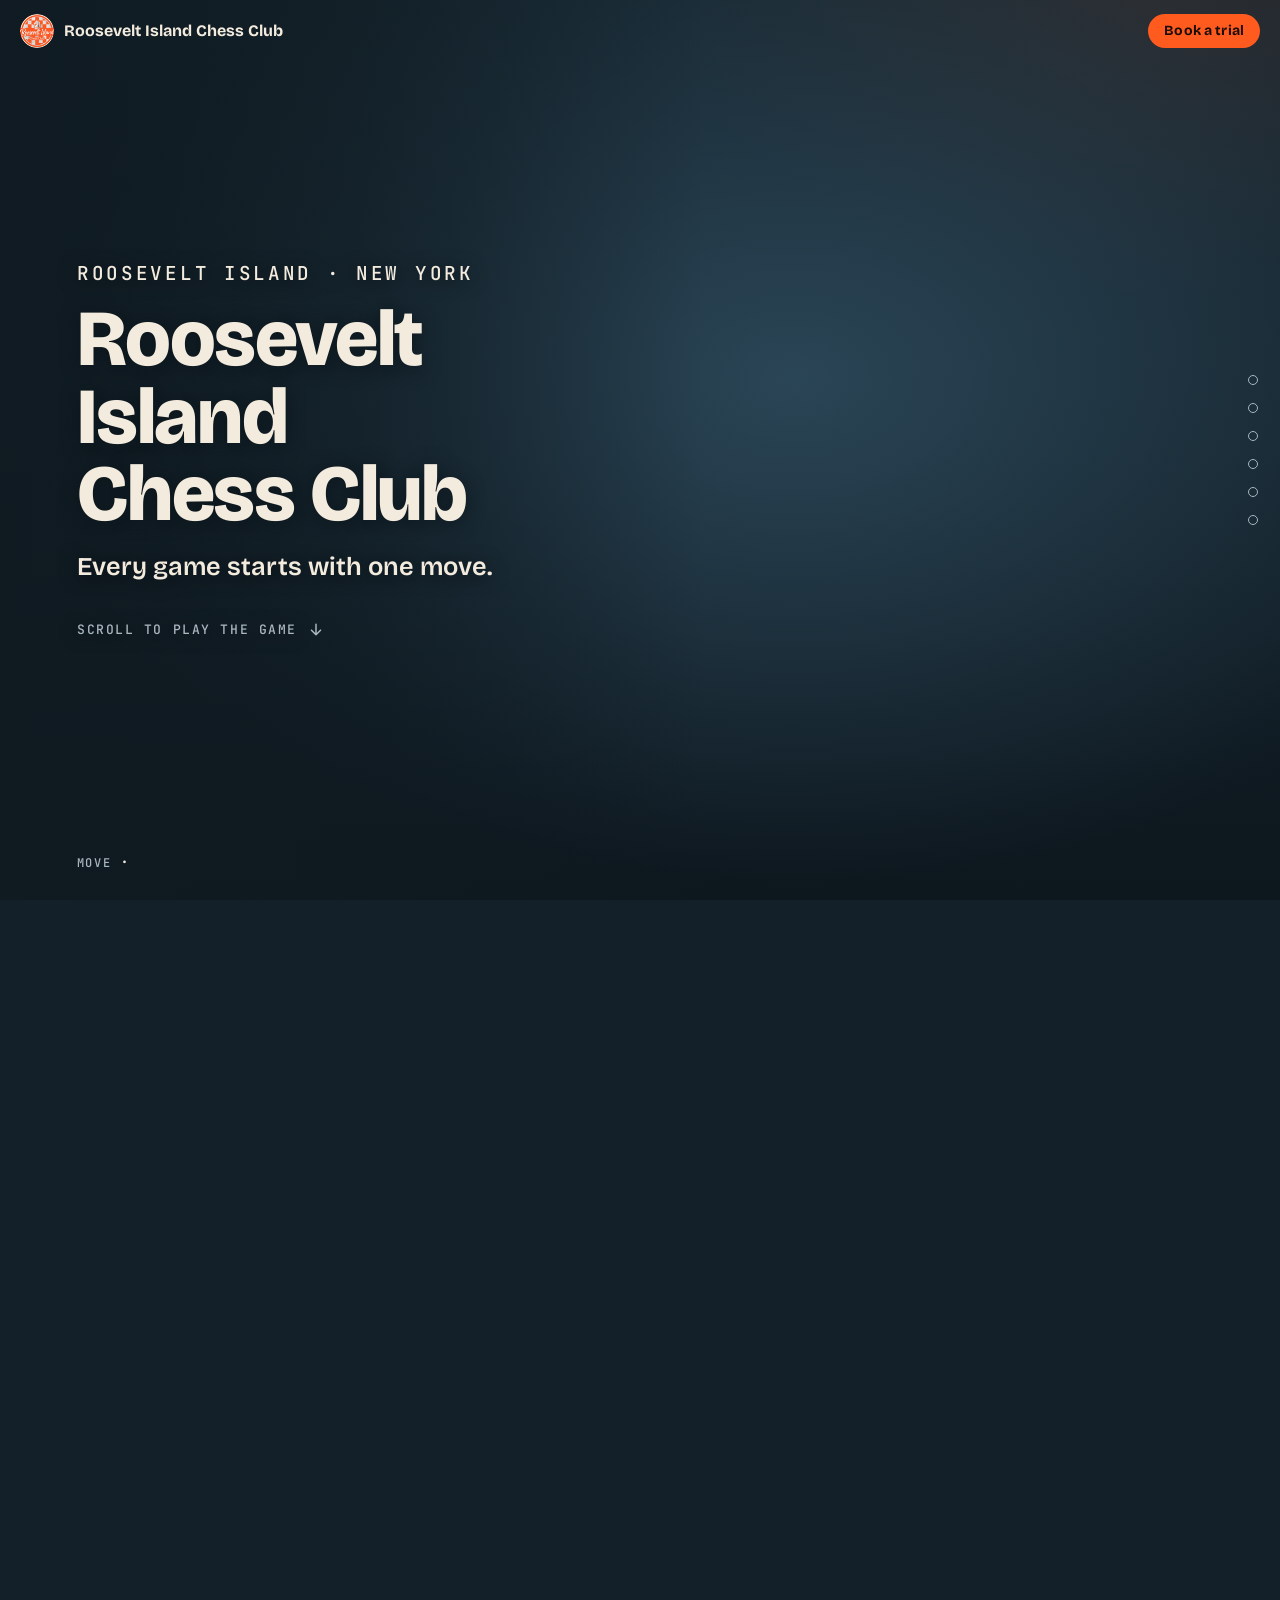
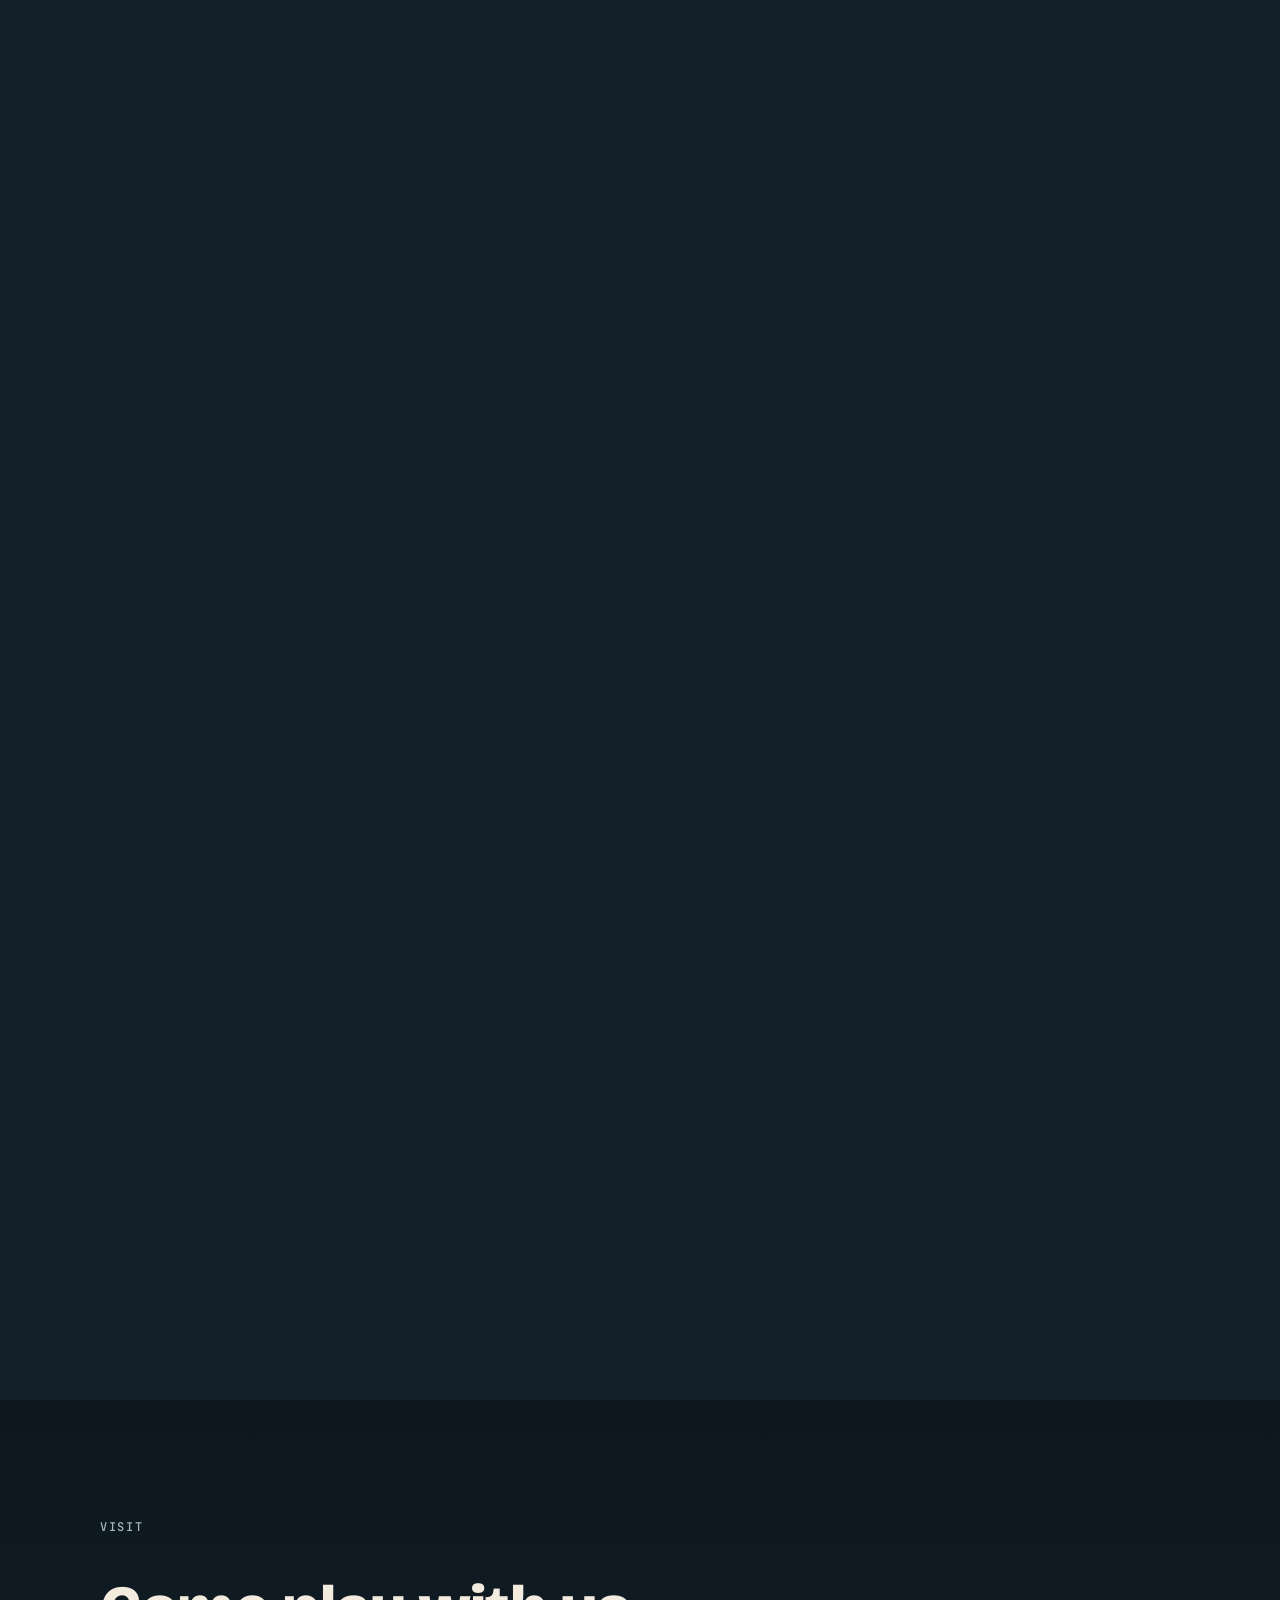
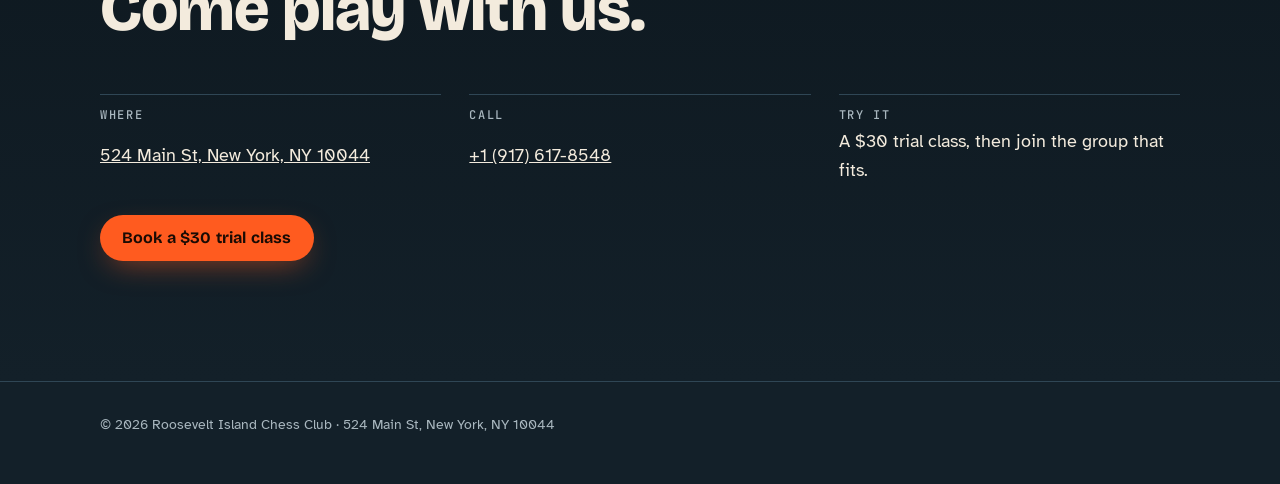
==== site/index.html @ 997f1229 "Rebuild 3D logo from the original artwork; add the scroll story Logo: tools/trace_logo.py traces the" ====
<!doctype html>
<html lang="en" class="no-js">
<head>
<meta charset="utf-8">
<meta name="viewport" content="width=device-width, initial-scale=1, viewport-fit=cover">
<title>Roosevelt Island Chess Club · Chess classes for kids on Roosevelt Island, NYC</title>
<meta name="description" content="Chess classes for kids on Roosevelt Island, New York. Group classes every day of the week with experienced coaches. Book a $30 trial class.">
<meta name="theme-color" content="#132029">
<link rel="icon" href="assets/img/club-logo-64.png" type="image/png">
<link rel="apple-touch-icon" href="assets/img/club-logo-192.png">
<meta property="og:type" content="website">
<meta property="og:title" content="Roosevelt Island Chess Club">
<meta property="og:description" content="Every game starts with one move. Chess classes for kids on Roosevelt Island, New York.">
<!-- DEPLOY STEP: add og:url and og:image with the live absolute URL -->
<link rel="preconnect" href="https://fonts.googleapis.com">
<link rel="preconnect" href="https://fonts.gstatic.com" crossorigin>
<link rel="stylesheet" href="https://fonts.googleapis.com/css2?family=Atkinson+Hyperlegible:ital,wght@0,400;0,700;1,400&family=Bricolage+Grotesque:opsz,wght@12..96,600;12..96,800&family=JetBrains+Mono:wght@500&display=swap">
<link rel="stylesheet" href="assets/css/story.css">
<script>document.documentElement.classList.replace('no-js', 'js');</script>
<script type="importmap">
{ "imports": {
  "three": "./assets/vendor/three/three.module.min.js",
  "three/addons/": "./assets/vendor/three/addons/"
} }
</script>
</head>
<body>
<a class="skip" href="#visit">Skip the story</a>

<header class="topbar">
  <a class="brand" href="#top" aria-label="Roosevelt Island Chess Club, back to top">
    <img src="assets/img/club-logo-64.png" alt="" width="34" height="34">
    <span>Roosevelt Island Chess Club</span>
  </a>
  <a class="btn btn-small" href="https://docs.google.com/forms/d/1G6zBhqejS-meRX5k7vCEf42p3zNO0KbCbgAGP_9kiOs/preview" target="_blank" rel="noopener">Book a trial</a>
</header>

<main id="main" tabindex="-1">
  <section id="story" class="story" aria-label="The Opera Game, told in 17 moves">
    <div class="stage" id="top">
      <canvas id="scene" aria-hidden="true"></canvas>
      <div class="scrim" aria-hidden="true"></div>

      <div class="captions">
        <article class="cap cap-arrival" data-from="0" data-to="0.085">
          <p class="kicker">Roosevelt Island · New York</p>
          <h1>Roosevelt Island Chess Club</h1>
          <p class="lede">Every game starts with one move.</p>
          <p class="cue"><span>Scroll to play the game</span><svg viewBox="0 0 24 24" aria-hidden="true"><path d="M12 5v14m-6-6 6 6 6-6" fill="none" stroke="currentColor" stroke-width="2" stroke-linecap="round" stroke-linejoin="round"/></svg></p>
        </article>

        <article class="cap" data-from="0.105" data-to="0.258">
          <p class="notation">1. e4 … 3. d4 Bg4</p>
          <h2>Everyone starts here.</h2>
          <p>Never played before? Good. We teach it from the very first move.</p>
        </article>

        <article class="cap" data-from="0.268" data-to="0.458">
          <p class="notation">4. dxe5 … 8. Nc3</p>
          <h2>Bring every piece into the game.</h2>
          <p>Classes grouped by age and level, every day of the week.</p>
        </article>

        <article class="cap" data-from="0.468" data-to="0.638">
          <p class="notation">9. Bg5 … 12. O-O-O</p>
          <h2>Learn from players who've been there.</h2>
          <p>A Grandmaster, a FIDE Master, a National Master and a FIDE Arbiter.</p>
        </article>

        <article class="cap" data-from="0.648" data-to="0.838">
          <p class="notation">13. Rxd7 … 16. Qb8+</p>
          <h2>Brave moves win games.</h2>
          <p>Blitz nights, tournaments, workshops, and a chess robot to beat.</p>
        </article>

        <article class="cap cap-mate" data-from="0.862" data-to="2">
          <p class="notation">17. Rd8#</p>
          <h2>Your first move starts here.</h2>
          <p>Book a $30 trial class. A coach meets your child and finds the right group.</p>
          <a class="btn" href="https://docs.google.com/forms/d/1G6zBhqejS-meRX5k7vCEf42p3zNO0KbCbgAGP_9kiOs/preview" target="_blank" rel="noopener">Book a $30 trial class</a>
          <p class="credit">The game: Paul Morphy vs. Duke Karl of Brunswick and Count Isouard, Paris Opera, 1858.</p>
        </article>
      </div>

      <p class="hud" aria-hidden="true"><span class="hud-label">Move</span> <span class="hud-move">·</span></p>

      <nav class="rail" aria-label="Story chapters">
        <button type="button" data-go="0">Arrival</button>
        <button type="button" data-go="0.112">The opening</button>
        <button type="button" data-go="0.275">Development</button>
        <button type="button" data-go="0.475">The middlegame</button>
        <button type="button" data-go="0.655">The sacrifice</button>
        <button type="button" data-go="0.99">Checkmate</button>
      </nav>
    </div>
  </section>

  <section id="visit" class="visit" tabindex="-1">
    <div class="wrap">
      <p class="kicker">Visit</p>
      <h2>Come play with us.</h2>
      <dl class="facts">
        <div><dt>Where</dt><dd><a href="https://www.google.com/maps/search/524+Main+St,+New+York,+NY+10044" target="_blank" rel="noopener">524 Main St, New York, NY 10044</a></dd></div>
        <div><dt>Call</dt><dd><a href="tel:+19176178548">+1 (917) 617-8548</a></dd></div>
        <div><dt>Try it</dt><dd>A $30 trial class, then join the group that fits.</dd></div>
      </dl>
      <a class="btn" href="https://docs.google.com/forms/d/1G6zBhqejS-meRX5k7vCEf42p3zNO0KbCbgAGP_9kiOs/preview" target="_blank" rel="noopener">Book a $30 trial class</a>
    </div>
  </section>
</main>

<footer class="foot">
  <div class="wrap">
    <p>© 2026 Roosevelt Island Chess Club · 524 Main St, New York, NY 10044</p>
  </div>
</footer>

<script type="module" src="assets/js/story.js"></script>
</body>
</html>
---- site/assets/css/story.css ----
/* Roosevelt Island Chess Club: dusk on the East River, lit by club orange. */
:root {
  --canvas: #132029;
  --canvas-deep: #0d171e;
  --panel: #1b2c37;
  --line: #2f4655;
  --ivory: #f3ebdd;
  --muted: #a9b7bf;
  --orange: #ff5b1f;
  --orange-hover: #ff7440;
  --maple: #d9b98a;
  --display: "Bricolage Grotesque", "Segoe UI", system-ui, sans-serif;
  --body: "Atkinson Hyperlegible", "Segoe UI", system-ui, sans-serif;
  --mono: "JetBrains Mono", ui-monospace, Consolas, monospace;
  --gutter: max(20px, env(safe-area-inset-left, 0px));
  color-scheme: dark;
}

* { box-sizing: border-box; }
html { scroll-behavior: auto; }
body {
  margin: 0;
  background: var(--canvas);
  color: var(--ivory);
  font: 17px/1.6 var(--body);
  -webkit-font-smoothing: antialiased;
}
h1, h2 { font-family: var(--display); margin: 0; text-wrap: balance; letter-spacing: -0.015em; }
p { margin: 0; }
a { color: inherit; }
:focus-visible { outline: 2px solid var(--orange); outline-offset: 3px; border-radius: 4px; }

.skip {
  position: fixed; left: 12px; top: -60px; z-index: 50;
  background: var(--ivory); color: var(--canvas); padding: 10px 14px; border-radius: 6px; font-weight: 700;
  transition: top 0.2s;
}
.skip:focus { top: calc(env(safe-area-inset-top, 0px) + 12px); }

.btn {
  display: inline-flex; align-items: center; justify-content: center; gap: 8px;
  background: var(--orange); color: #1a0b04; text-decoration: none;
  font: 700 16px/1 var(--display); letter-spacing: 0.01em;
  padding: 15px 22px; border-radius: 999px;
  box-shadow: 0 10px 30px -10px #ff5b1f99;
  transition: background 0.2s, transform 0.2s;
}
.btn:hover { background: var(--orange-hover); transform: translateY(-1px); }
.btn-small { padding: 10px 16px; font-size: 14px; box-shadow: none; }
@media (pointer: coarse) { .btn, .btn-small { min-height: 44px; } }

/* ------------------------------------------------------------ top bar */
.topbar {
  position: fixed; top: 0; left: 0; right: 0; z-index: 20;
  display: flex; align-items: center; justify-content: space-between; gap: 16px;
  padding: calc(env(safe-area-inset-top, 0px) + 14px) max(20px, env(safe-area-inset-right, 0px)) 14px max(20px, env(safe-area-inset-left, 0px));
  pointer-events: none;
}
.topbar > * { pointer-events: auto; }
.brand { display: inline-flex; align-items: center; gap: 10px; text-decoration: none; font: 700 16px/1.1 var(--display); }
.brand img { border-radius: 50%; display: block; }
@media (max-width: 520px) { .brand span { display: none; } }

/* ------------------------------------------------------------ the story */
.story { position: relative; }
.js .story { height: 1400vh; }
.stage { position: relative; }
.js .stage { position: sticky; top: 0; height: 100vh; height: 100svh; overflow: hidden; }

.stage {
  background:
    radial-gradient(1100px 720px at 62% 42%, #2a4556 0%, transparent 70%),
    radial-gradient(800px 500px at 90% 0%, #ff5b1f17, transparent 60%),
    linear-gradient(180deg, #16262f 0%, var(--canvas-deep) 100%);
}
#scene { position: absolute; inset: 0; width: 100%; height: 100%; display: block; opacity: 0; transition: opacity 1.2s ease; }
.ready #scene { opacity: 1; }
.no-webgl #scene { display: none; }

/* Legibility scrim behind the captions: left side on wide screens, bottom on phones. */
.scrim { position: absolute; inset: 0; pointer-events: none; background: linear-gradient(90deg, #0f1a21e6 0%, #0f1a2199 28%, transparent 55%); }
@media (max-width: 899px) { .scrim { background: linear-gradient(0deg, #0f1a21f2 0%, #0f1a21b3 30%, transparent 58%); } }

.captions { position: relative; z-index: 2; padding: 120px var(--gutter) 80px; display: grid; gap: 40vh; }
.js .captions { position: absolute; left: clamp(20px, 6vw, 96px); top: 50%; transform: translateY(-50%); width: min(560px, 42vw); padding: 0; display: block; }
.js .cap { position: absolute; left: 0; right: 0; top: 50%; translate: 0 -50%; opacity: 0; will-change: opacity, transform; }
.js .cap-arrival { opacity: 1; }
@media (max-width: 899px) {
  .js .captions { left: var(--gutter); right: max(20px, env(safe-area-inset-right, 0px)); width: auto; top: auto; bottom: calc(env(safe-area-inset-bottom, 0px) + 84px); transform: none; }
  .js .cap { top: auto; bottom: 0; translate: none; }
}

.cap { display: grid; gap: 14px; text-shadow: 0 2px 18px #0b141acc; }
.cap h1 { font-size: clamp(42px, 6.2vw, 92px); font-weight: 800; line-height: 0.98; }
.cap h2 { font-size: clamp(32px, 4.4vw, 62px); font-weight: 800; line-height: 1.02; }
.cap p { font-size: clamp(17px, 1.5vw, 21px); color: var(--ivory); max-width: 36ch; }
.cap .lede { font-size: clamp(20px, 2vw, 28px); font-family: var(--display); font-weight: 600; }
.kicker, .notation, .hud, .credit { font: 500 12px/1.3 var(--mono); letter-spacing: 0.14em; text-transform: uppercase; color: var(--muted); }
.notation { color: var(--maple); letter-spacing: 0.06em; text-transform: none; font-size: 14px; }
.cap .btn { justify-self: start; margin-top: 6px; }
.cap .credit { text-transform: none; letter-spacing: 0.02em; max-width: 44ch; font-size: 12px; }
.cue { display: inline-flex; align-items: center; gap: 10px; margin-top: 18px; font: 500 13px/1 var(--mono) !important; letter-spacing: 0.12em; text-transform: uppercase; color: var(--muted) !important; }
.cue svg { width: 18px; height: 18px; animation: nudge 2.2s ease-in-out infinite; }
@keyframes nudge { 50% { transform: translateY(5px); } }

.hud { position: absolute; z-index: 3; left: clamp(20px, 6vw, 96px); bottom: calc(env(safe-area-inset-bottom, 0px) + 28px); display: none; gap: 8px; align-items: baseline; }
.js .hud { display: flex; }
.hud-move { color: var(--ivory); font-size: 15px; letter-spacing: 0.04em; text-transform: none; font-variant-numeric: tabular-nums; }
@media (max-width: 899px) { .hud { left: var(--gutter); bottom: auto; top: calc(env(safe-area-inset-top, 0px) + 74px); } }

.rail { position: absolute; z-index: 3; right: max(22px, env(safe-area-inset-right, 0px)); top: 50%; transform: translateY(-50%); display: none; flex-direction: column; gap: 6px; }
.js .rail { display: flex; }
.rail button {
  appearance: none; border: 0; background: none; cursor: pointer; color: var(--muted);
  display: flex; align-items: center; justify-content: flex-end; gap: 10px; padding: 6px 0;
  font: 500 11px/1 var(--mono); letter-spacing: 0.1em; text-transform: uppercase;
}
.rail button::after { content: ""; width: 8px; height: 8px; border-radius: 50%; border: 1.5px solid var(--muted); transition: background 0.3s, border-color 0.3s, transform 0.3s; }
.rail button[aria-current="step"] { color: var(--ivory); }
.rail button[aria-current="step"]::after { background: var(--orange); border-color: var(--orange); transform: scale(1.25); }
.rail button:not([aria-current="step"]):not(:hover):not(:focus-visible) { font-size: 0; gap: 0; }
@media (max-width: 899px) { .js .rail { display: none; } }

/* ------------------------------------------------------------ after the story */
.wrap { max-width: 1120px; margin: 0 auto; padding-left: var(--gutter); padding-right: max(20px, env(safe-area-inset-right, 0px)); }
.visit { padding-block: 120px; background: linear-gradient(180deg, var(--canvas-deep), var(--canvas)); }
.visit .wrap { display: grid; gap: 22px; justify-items: start; }
.visit h2 { font-size: clamp(34px, 5vw, 64px); font-weight: 800; }
.facts { display: grid; grid-template-columns: repeat(3, minmax(0, 1fr)); gap: 28px; margin: 12px 0 8px; width: 100%; }
.facts div { display: grid; gap: 6px; padding-top: 14px; border-top: 1px solid var(--line); }
.facts dt { font: 500 12px/1 var(--mono); letter-spacing: 0.14em; text-transform: uppercase; color: var(--muted); }
.facts dd { margin: 0; font-size: 18px; }
@media (max-width: 700px) { .facts { grid-template-columns: 1fr; } }
.foot { padding-block: 32px 48px; color: var(--muted); font-size: 14px; border-top: 1px solid var(--line); }

@media (prefers-reduced-motion: reduce) {
  .cue svg { animation: none; }
  #scene { transition: none; }
  .btn { transition: none; }
}
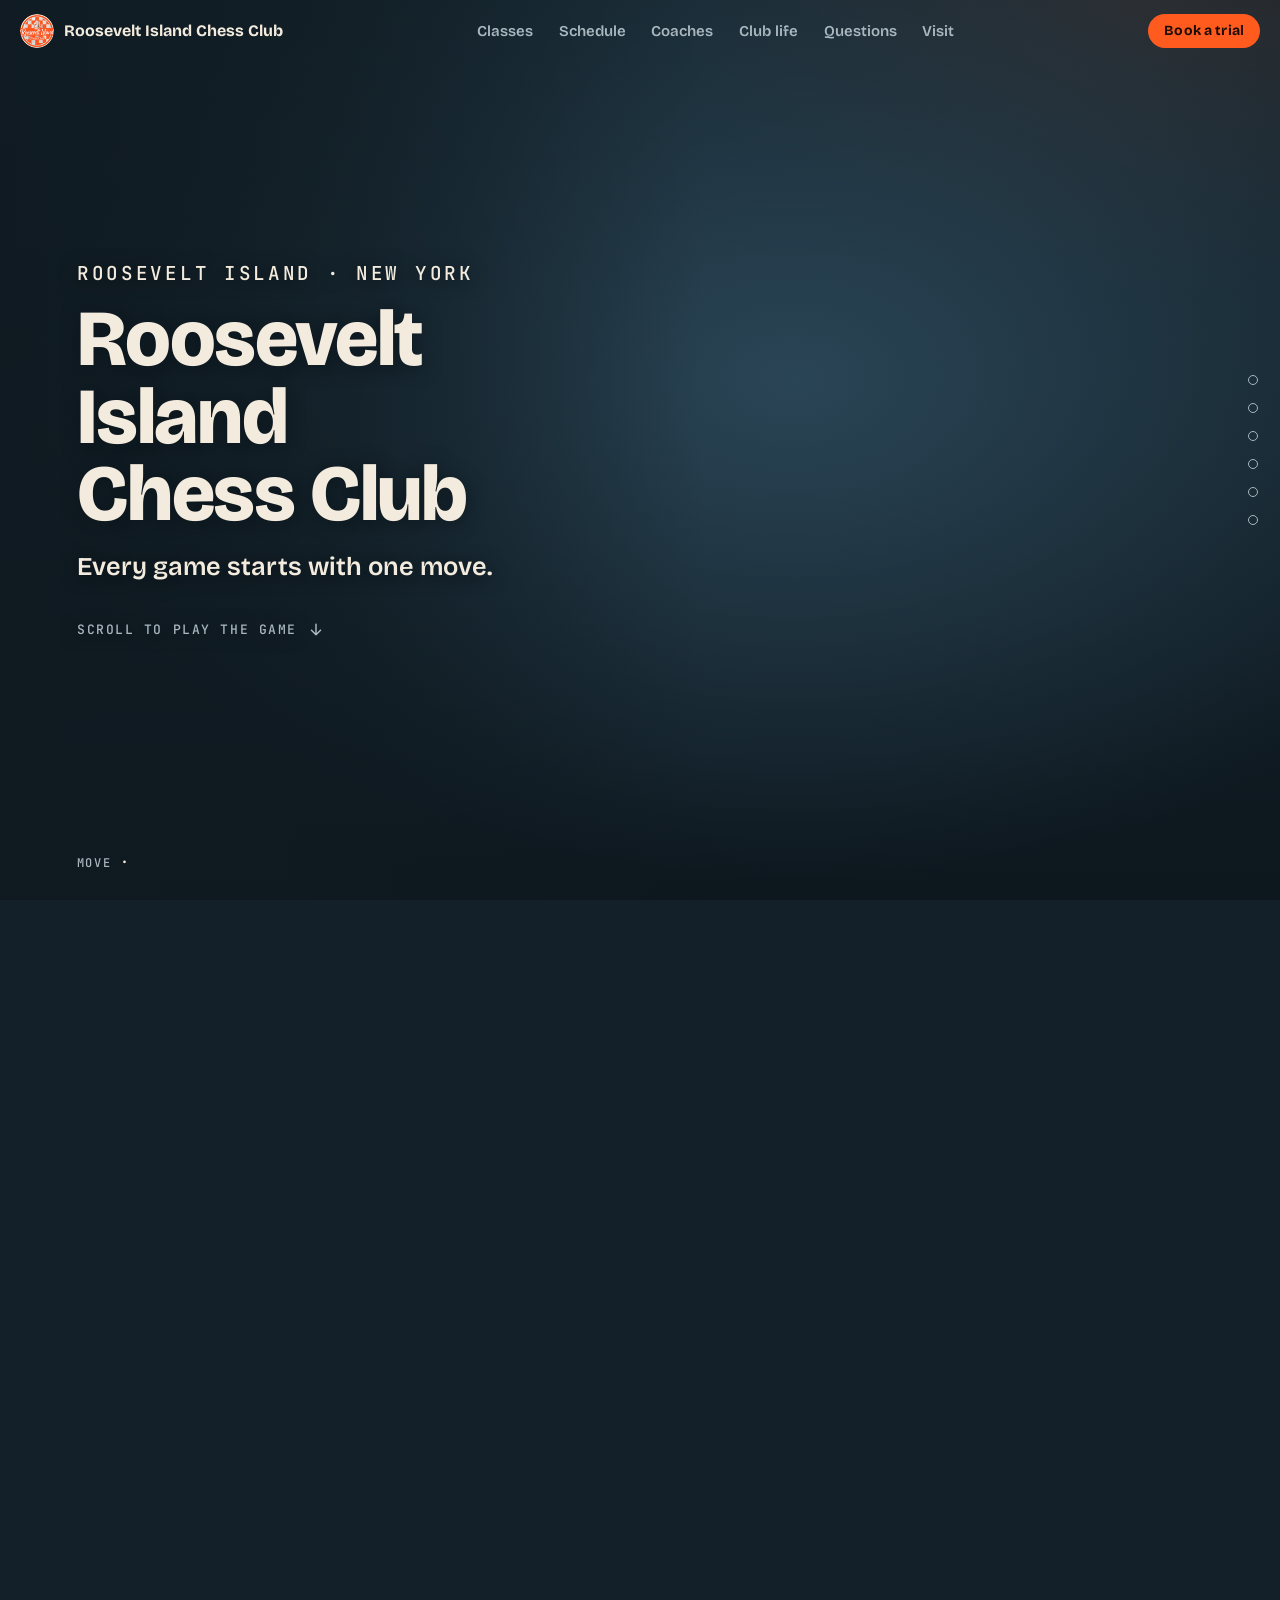
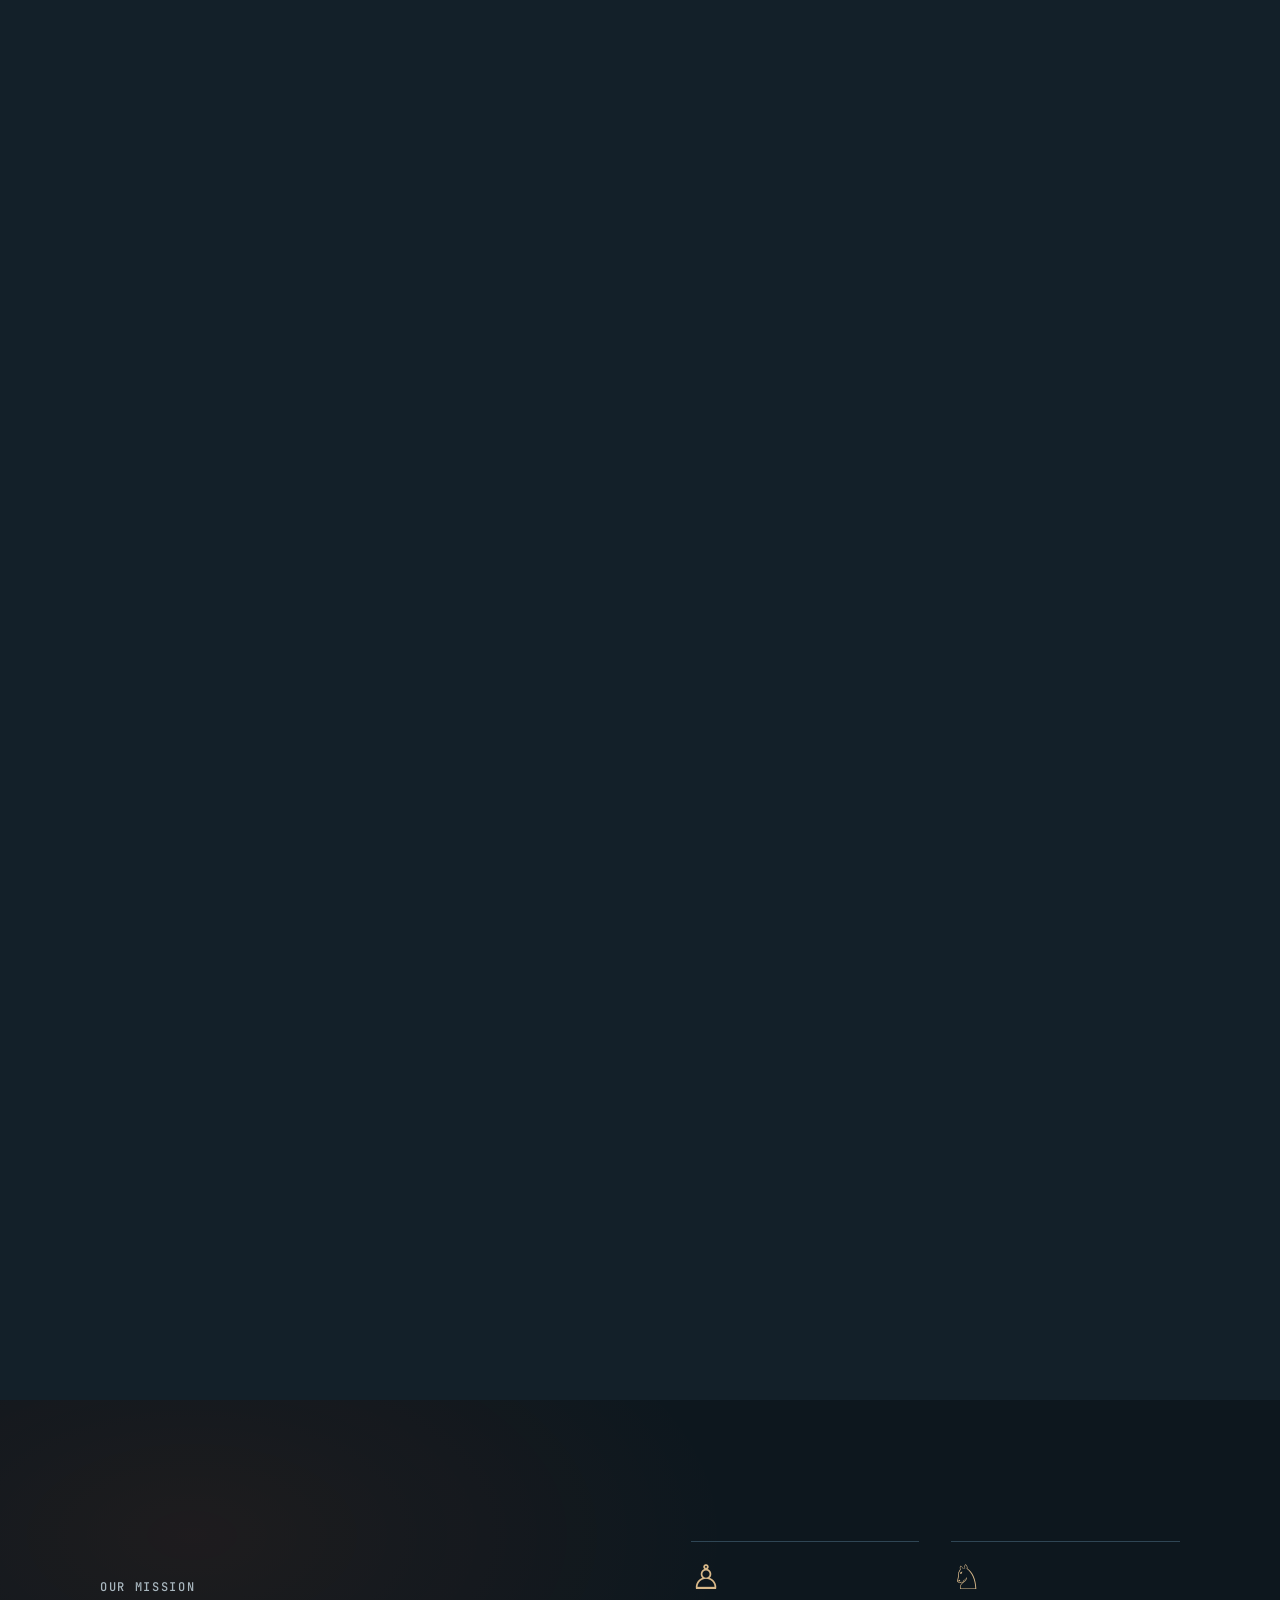
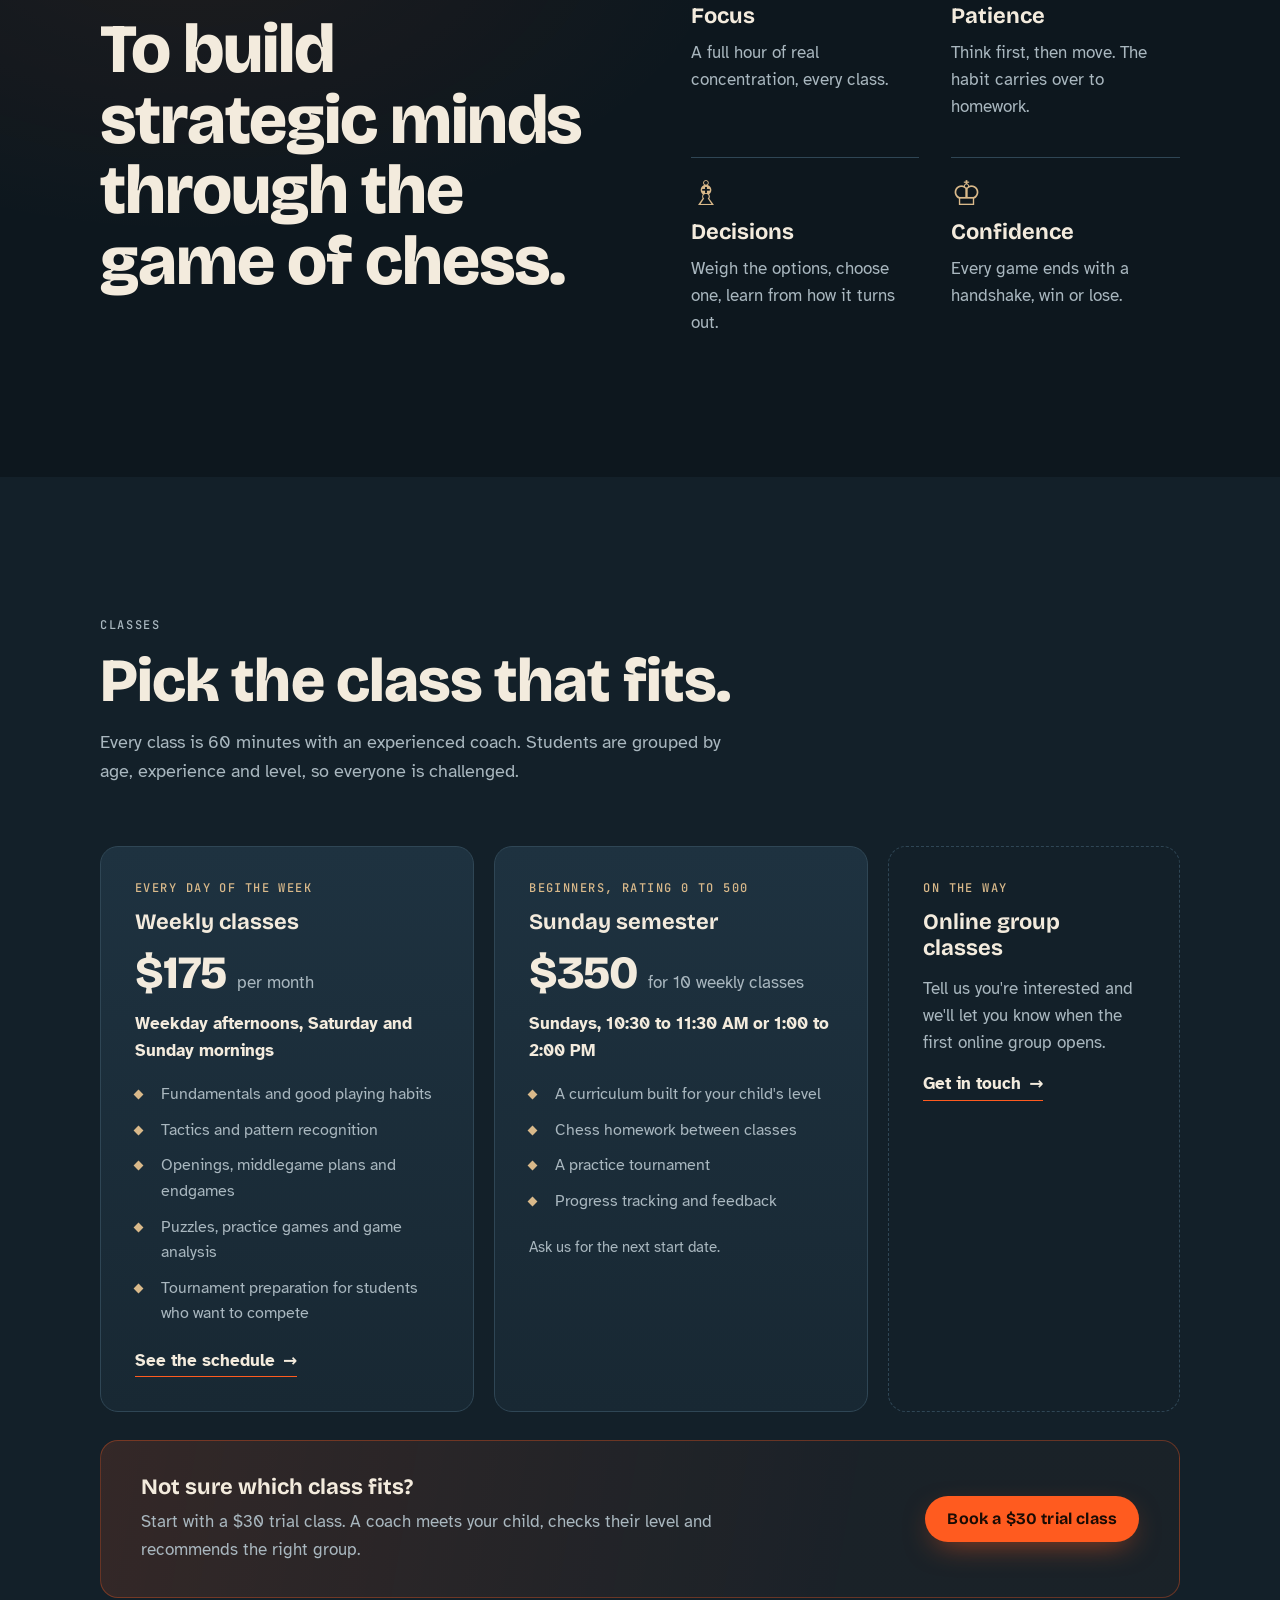
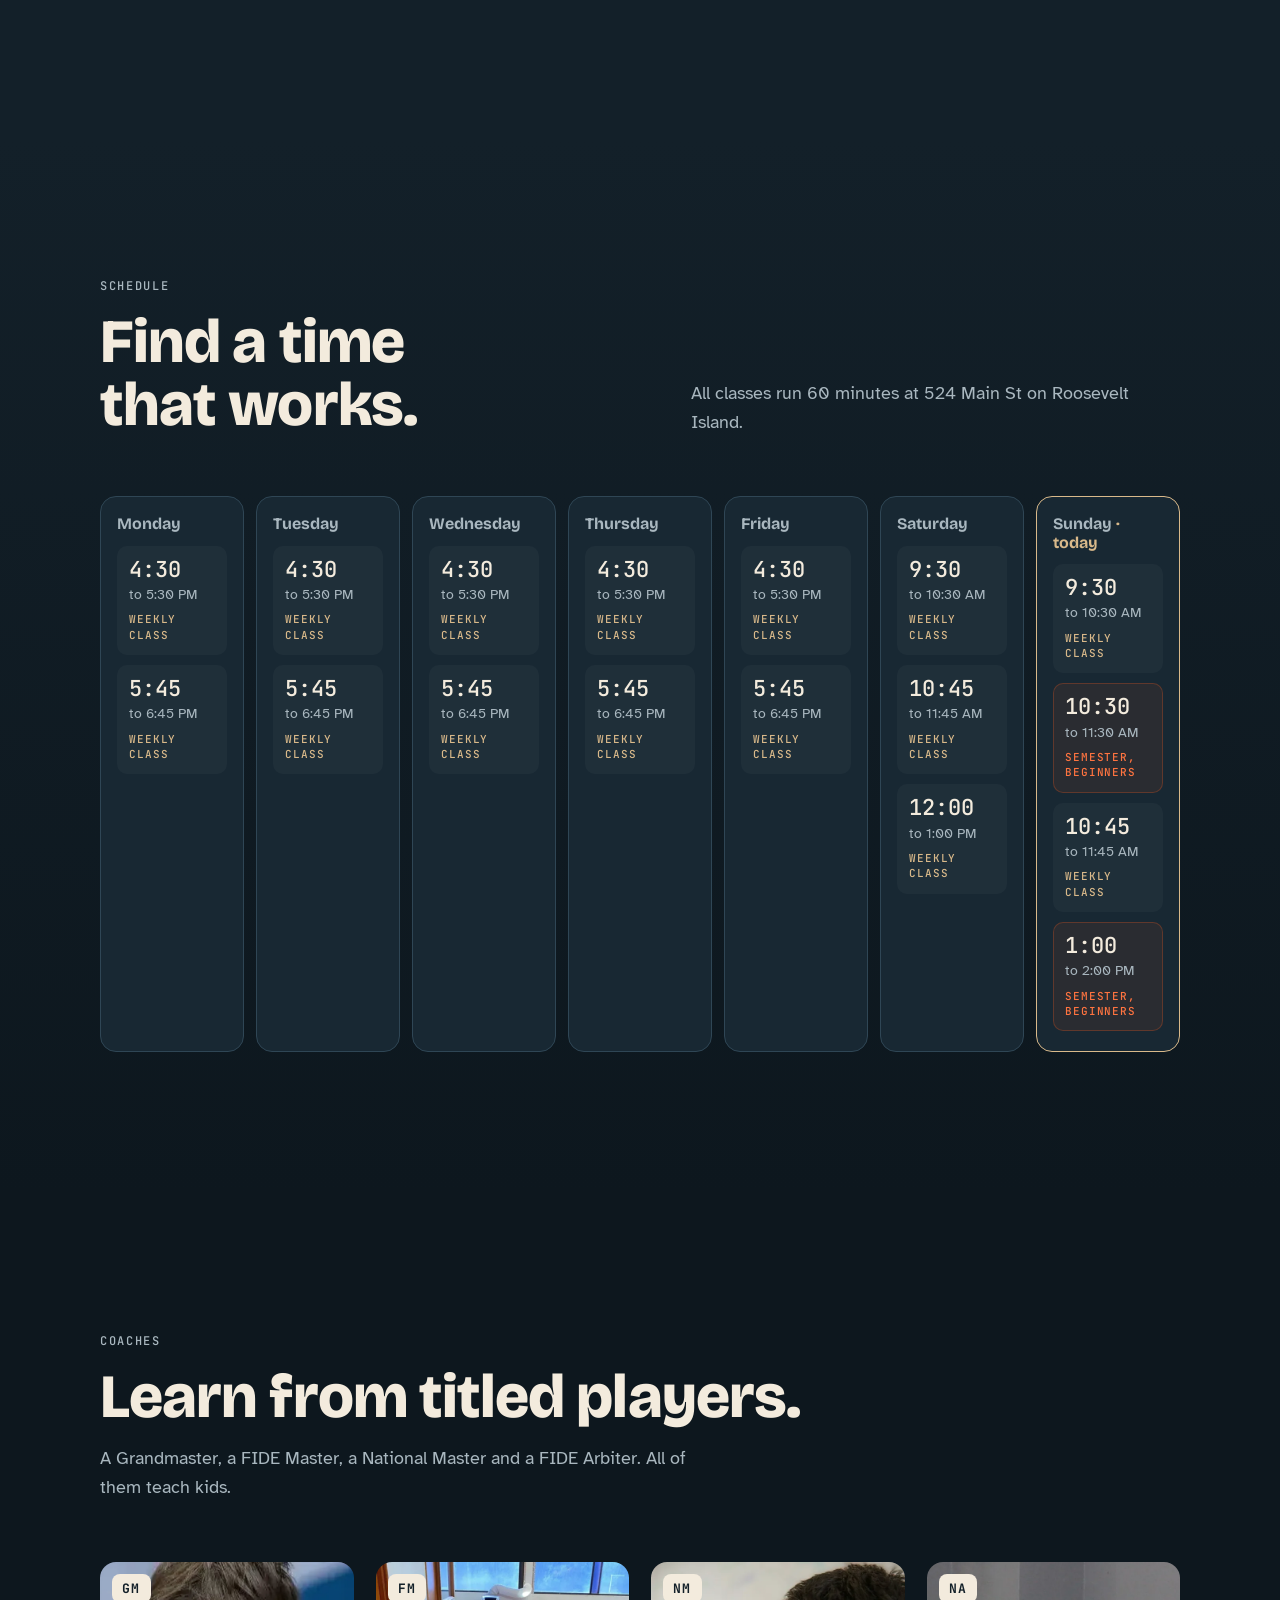
==== commit e0f6ed0c: "Phase 3: site sections below the story; deploy to GitHub Pages Adds the real website under the scrol" ====
--- a/site/index.html
+++ b/site/index.html
@@ -16,6 +16,7 @@
 <link rel="preconnect" href="https://fonts.gstatic.com" crossorigin>
 <link rel="stylesheet" href="https://fonts.googleapis.com/css2?family=Atkinson+Hyperlegible:ital,wght@0,400;0,700;1,400&family=Bricolage+Grotesque:opsz,wght@12..96,600;12..96,800&family=JetBrains+Mono:wght@500&display=swap">
 <link rel="stylesheet" href="assets/css/story.css">
+<link rel="stylesheet" href="assets/css/site.css">
 <script>document.documentElement.classList.replace('no-js', 'js');</script>
 <script type="importmap">
 { "imports": {
@@ -25,14 +26,25 @@
 </script>
 </head>
 <body>
-<a class="skip" href="#visit">Skip the story</a>
+<a class="skip" href="#why">Skip the story</a>
 
 <header class="topbar">
   <a class="brand" href="#top" aria-label="Roosevelt Island Chess Club, back to top">
     <img src="assets/img/club-logo-64.png" alt="" width="34" height="34">
     <span>Roosevelt Island Chess Club</span>
   </a>
-  <a class="btn btn-small" href="https://docs.google.com/forms/d/1G6zBhqejS-meRX5k7vCEf42p3zNO0KbCbgAGP_9kiOs/preview" target="_blank" rel="noopener">Book a trial</a>
+  <nav class="nav" id="site-nav" aria-label="Sections">
+    <a href="#classes">Classes</a>
+    <a href="#schedule">Schedule</a>
+    <a href="#coaches">Coaches</a>
+    <a href="#club">Club life</a>
+    <a href="#faq">Questions</a>
+    <a href="#visit">Visit</a>
+  </nav>
+  <div class="topbar-actions">
+    <button type="button" class="menu-btn" aria-expanded="false" aria-controls="site-nav">Menu</button>
+    <a class="btn btn-small" href="https://docs.google.com/forms/d/1G6zBhqejS-meRX5k7vCEf42p3zNO0KbCbgAGP_9kiOs/preview" target="_blank" rel="noopener">Book a trial</a>
+  </div>
 </header>
 
 <main id="main" tabindex="-1">
@@ -95,26 +107,282 @@
     </div>
   </section>
 
-  <section id="visit" class="visit" tabindex="-1">
-    <div class="wrap">
-      <p class="kicker">Visit</p>
-      <h2>Come play with us.</h2>
-      <dl class="facts">
-        <div><dt>Where</dt><dd><a href="https://www.google.com/maps/search/524+Main+St,+New+York,+NY+10044" target="_blank" rel="noopener">524 Main St, New York, NY 10044</a></dd></div>
-        <div><dt>Call</dt><dd><a href="tel:+19176178548">+1 (917) 617-8548</a></dd></div>
-        <div><dt>Try it</dt><dd>A $30 trial class, then join the group that fits.</dd></div>
-      </dl>
-      <a class="btn" href="https://docs.google.com/forms/d/1G6zBhqejS-meRX5k7vCEf42p3zNO0KbCbgAGP_9kiOs/preview" target="_blank" rel="noopener">Book a $30 trial class</a>
+  <!-- ============================================================ WHY CHESS -->
+  <section id="why" class="why" aria-labelledby="why-title" tabindex="-1">
+    <div class="wrap why-grid">
+      <div class="why-mission reveal">
+        <p class="kicker">Our mission</p>
+        <h2 id="why-title">To build strategic minds through the game of chess.</h2>
+      </div>
+      <ul class="why-list" role="list">
+        <li class="reveal"><span class="why-mark" aria-hidden="true">♙</span><h3>Focus</h3><p>A full hour of real concentration, every class.</p></li>
+        <li class="reveal"><span class="why-mark" aria-hidden="true">♘</span><h3>Patience</h3><p>Think first, then move. The habit carries over to homework.</p></li>
+        <li class="reveal"><span class="why-mark" aria-hidden="true">♗</span><h3>Decisions</h3><p>Weigh the options, choose one, learn from how it turns out.</p></li>
+        <li class="reveal"><span class="why-mark" aria-hidden="true">♔</span><h3>Confidence</h3><p>Every game ends with a handshake, win or lose.</p></li>
+      </ul>
+    </div>
+  </section>
+
+  <!-- ============================================================ CLASSES -->
+  <section id="classes" class="classes" aria-labelledby="classes-title">
+    <div class="wrap">
+      <header class="sec-head reveal">
+        <p class="kicker">Classes</p>
+        <h2 id="classes-title">Pick the class that fits.</h2>
+        <p class="sec-lede">Every class is 60 minutes with an experienced coach. Students are grouped by age, experience and level, so everyone is challenged.</p>
+      </header>
+
+      <div class="class-cards">
+        <article class="class-card reveal">
+          <p class="class-tag">Every day of the week</p>
+          <h3>Weekly classes</h3>
+          <p class="price"><span>$175</span> per month</p>
+          <p class="class-when">Weekday afternoons, Saturday and Sunday mornings</p>
+          <ul class="ticks" role="list">
+            <li>Fundamentals and good playing habits</li>
+            <li>Tactics and pattern recognition</li>
+            <li>Openings, middlegame plans and endgames</li>
+            <li>Puzzles, practice games and game analysis</li>
+            <li>Tournament preparation for students who want to compete</li>
+          </ul>
+          <a class="text-link" href="#schedule">See the schedule</a>
+        </article>
+
+        <article class="class-card reveal">
+          <p class="class-tag">Beginners, rating 0 to 500</p>
+          <h3>Sunday semester</h3>
+          <p class="price"><span>$350</span> for 10 weekly classes</p>
+          <p class="class-when">Sundays, 10:30 to 11:30 AM or 1:00 to 2:00 PM</p>
+          <ul class="ticks" role="list">
+            <li>A curriculum built for your child's level</li>
+            <li>Chess homework between classes</li>
+            <li>A practice tournament</li>
+            <li>Progress tracking and feedback</li>
+          </ul>
+          <p class="class-note">Ask us for the next start date.</p>
+        </article>
+
+        <article class="class-card class-card-soon reveal">
+          <p class="class-tag">On the way</p>
+          <h3>Online group classes</h3>
+          <p>Tell us you're interested and we'll let you know when the first online group opens.</p>
+          <a class="text-link" href="#visit">Get in touch</a>
+        </article>
+      </div>
+
+      <div class="trial-band reveal">
+        <div>
+          <h3>Not sure which class fits?</h3>
+          <p>Start with a $30 trial class. A coach meets your child, checks their level and recommends the right group.</p>
+        </div>
+        <a class="btn" href="https://docs.google.com/forms/d/1G6zBhqejS-meRX5k7vCEf42p3zNO0KbCbgAGP_9kiOs/preview" target="_blank" rel="noopener">Book a $30 trial class</a>
+      </div>
+    </div>
+  </section>
+
+  <!-- ============================================================ SCHEDULE -->
+  <section id="schedule" class="schedule" aria-labelledby="schedule-title">
+    <div class="wrap">
+      <header class="sec-head sec-head-row reveal">
+        <div>
+          <p class="kicker">Schedule</p>
+          <h2 id="schedule-title">Find a time that works.</h2>
+        </div>
+        <p class="sec-lede">All classes run 60 minutes at 524 Main St on Roosevelt Island.</p>
+      </header>
+
+      <div class="days" role="tablist" aria-label="Day of the week">
+        <button type="button" role="tab" id="tab-mon" aria-controls="day-mon" data-day="mon">Mon</button>
+        <button type="button" role="tab" id="tab-tue" aria-controls="day-tue" data-day="tue">Tue</button>
+        <button type="button" role="tab" id="tab-wed" aria-controls="day-wed" data-day="wed">Wed</button>
+        <button type="button" role="tab" id="tab-thu" aria-controls="day-thu" data-day="thu">Thu</button>
+        <button type="button" role="tab" id="tab-fri" aria-controls="day-fri" data-day="fri">Fri</button>
+        <button type="button" role="tab" id="tab-sat" aria-controls="day-sat" data-day="sat">Sat</button>
+        <button type="button" role="tab" id="tab-sun" aria-controls="day-sun" data-day="sun">Sun</button>
+      </div>
+
+      <div class="week reveal">
+        <div class="day" id="day-mon" role="tabpanel" aria-labelledby="tab-mon"><h3>Monday</h3><ul role="list"><li><time>4:30</time>to 5:30 PM<span>Weekly class</span></li><li><time>5:45</time>to 6:45 PM<span>Weekly class</span></li></ul></div>
+        <div class="day" id="day-tue" role="tabpanel" aria-labelledby="tab-tue"><h3>Tuesday</h3><ul role="list"><li><time>4:30</time>to 5:30 PM<span>Weekly class</span></li><li><time>5:45</time>to 6:45 PM<span>Weekly class</span></li></ul></div>
+        <div class="day" id="day-wed" role="tabpanel" aria-labelledby="tab-wed"><h3>Wednesday</h3><ul role="list"><li><time>4:30</time>to 5:30 PM<span>Weekly class</span></li><li><time>5:45</time>to 6:45 PM<span>Weekly class</span></li></ul></div>
+        <div class="day" id="day-thu" role="tabpanel" aria-labelledby="tab-thu"><h3>Thursday</h3><ul role="list"><li><time>4:30</time>to 5:30 PM<span>Weekly class</span></li><li><time>5:45</time>to 6:45 PM<span>Weekly class</span></li></ul></div>
+        <div class="day" id="day-fri" role="tabpanel" aria-labelledby="tab-fri"><h3>Friday</h3><ul role="list"><li><time>4:30</time>to 5:30 PM<span>Weekly class</span></li><li><time>5:45</time>to 6:45 PM<span>Weekly class</span></li></ul></div>
+        <div class="day" id="day-sat" role="tabpanel" aria-labelledby="tab-sat"><h3>Saturday</h3><ul role="list"><li><time>9:30</time>to 10:30 AM<span>Weekly class</span></li><li><time>10:45</time>to 11:45 AM<span>Weekly class</span></li><li><time>12:00</time>to 1:00 PM<span>Weekly class</span></li></ul></div>
+        <div class="day" id="day-sun" role="tabpanel" aria-labelledby="tab-sun"><h3>Sunday</h3><ul role="list"><li><time>9:30</time>to 10:30 AM<span>Weekly class</span></li><li class="sem"><time>10:30</time>to 11:30 AM<span>Semester, beginners</span></li><li><time>10:45</time>to 11:45 AM<span>Weekly class</span></li><li class="sem"><time>1:00</time>to 2:00 PM<span>Semester, beginners</span></li></ul></div>
+      </div>
+    </div>
+  </section>
+
+  <!-- ============================================================ COACHES -->
+  <section id="coaches" class="coaches" aria-labelledby="coaches-title">
+    <div class="wrap">
+      <header class="sec-head reveal">
+        <p class="kicker">Coaches</p>
+        <h2 id="coaches-title">Learn from titled players.</h2>
+        <p class="sec-lede">A Grandmaster, a FIDE Master, a National Master and a FIDE Arbiter. All of them teach kids.</p>
+      </header>
+      <div class="coach-row">
+        <article class="coach reveal">
+          <img src="assets/img/coaches/kazybek-nogerbek.webp" alt="Grandmaster Kazybek Nogerbek, chin resting on his hands at a tournament board" width="640" height="800" loading="lazy" decoding="async">
+          <p class="title-badge">GM</p>
+          <h3>Kazybek Nogerbek</h3>
+          <p>Grandmaster since 2024 and the 2024 World Junior Champion (Under 20), scoring 8.5 out of 11. He was also the 2022 World Youth Under 18 Rapid Champion, and started playing at six.</p>
+        </article>
+        <article class="coach reveal">
+          <img src="assets/img/coaches/ellan-asuela.webp" alt="FIDE Master Ellan Asuela seated behind a set-up chessboard" width="640" height="800" loading="lazy" decoding="async">
+          <p class="title-badge">FM</p>
+          <h3>Ellan Asuela</h3>
+          <p>FIDE Master from the Philippines with a peak rating of 2312. He won the Kasparov Chess Foundation Asia-Pacific Absolute Challenge in Singapore, finishing ahead of several IMs and GMs.</p>
+        </article>
+        <article class="coach reveal">
+          <img src="assets/img/coaches/michael-ocido.webp" alt="National Master Michael Ocido smiling and holding up a white king" width="640" height="800" loading="lazy" decoding="async">
+          <p class="title-badge">NM</p>
+          <h3>Michael Ocido</h3>
+          <p>US National Master and coach based in New York City. Clear, structured lessons that help kids and beginners build strong fundamentals, sharper tactics and confidence at the board.</p>
+        </article>
+        <article class="coach reveal">
+          <img src="assets/img/coaches/leo-romitman.webp" alt="Leo Romitman playing a tournament game" width="640" height="800" loading="lazy" decoding="async">
+          <p class="title-badge">NA</p>
+          <h3>Leo Romitman</h3>
+          <p>FIDE National Arbiter and trainer, coach and organizer from the Philippines. He helps kids and beginners build strong fundamentals, tactical awareness and confidence at the board.</p>
+        </article>
+      </div>
+    </div>
+  </section>
+
+  <!-- ============================================================ YOUR MOVE -->
+  <section id="puzzle" class="puzzle" aria-labelledby="puzzle-title">
+    <div class="wrap puzzle-grid">
+      <div class="puzzle-copy reveal">
+        <p class="kicker">Your move</p>
+        <h2 id="puzzle-title">Checkmate in one.</h2>
+        <p>White to move. Find the one move that ends the game. Tap a white piece, then tap where it should go.</p>
+        <p class="visually-hidden">The position. White: king on g1, rook on d1, pawns on a2, b2, f2, g2 and h2. Black: king on g8, pawns on a7, b7, f7, g7 and h7.</p>
+        <p class="puzzle-status" id="puzzle-status" role="status" aria-live="polite">Pick a white piece to start.</p>
+        <div class="puzzle-actions">
+          <button type="button" class="btn-ghost" data-act="hint">Hint</button>
+          <button type="button" class="btn-ghost" data-act="answer">Show me</button>
+          <button type="button" class="btn-ghost" data-act="reset" hidden>Play again</button>
+        </div>
+      </div>
+      <div class="puzzle-stage">
+        <canvas id="puzzle-canvas" aria-hidden="true"></canvas>
+        <div class="puzzle-hits" role="group" aria-label="Board squares"></div>
+        <p class="puzzle-loading">Setting up the board</p>
+      </div>
+    </div>
+  </section>
+
+  <!-- ============================================================ CLUB LIFE -->
+  <section id="club" class="club" aria-labelledby="club-title">
+    <div class="wrap">
+      <header class="sec-head sec-head-row reveal">
+        <div>
+          <p class="kicker">Club life</p>
+          <h2 id="club-title">More than weekly classes.</h2>
+        </div>
+        <p class="sec-lede">Blitz tournaments, club meetups, a chess robot to beat, and plenty of good games between friends of every age.</p>
+      </header>
+      <div class="mosaic">
+        <figure class="m-a reveal"><img src="assets/img/club/blitz-tournament-720.webp" srcset="assets/img/club/blitz-tournament-720.webp 720w, assets/img/club/blitz-tournament.webp 1400w" sizes="(min-width: 900px) 50vw, 100vw" alt="Kids playing on wooden boards at a crowded blitz tournament" width="1400" height="1050" loading="lazy" decoding="async"><figcaption>Blitz tournament</figcaption></figure>
+        <figure class="m-b reveal"><img src="assets/img/club/robot-boy-720.webp" srcset="assets/img/club/robot-boy-720.webp 540w, assets/img/club/robot-boy.webp 1050w" sizes="(min-width: 900px) 25vw, 50vw" alt="A boy studies the board while a robot arm plays against him" width="1050" height="1400" loading="lazy" decoding="async"><figcaption>Beat the robot</figcaption></figure>
+        <figure class="m-c reveal"><img src="assets/img/club/good-game-720.webp" srcset="assets/img/club/good-game-720.webp 720w, assets/img/club/good-game.webp 1400w" sizes="(min-width: 900px) 25vw, 50vw" alt="A boy and an older player bump fists across the board after their game" width="1400" height="1050" loading="lazy" decoding="async"><figcaption>Good game</figcaption></figure>
+        <figure class="m-d reveal"><img src="assets/img/club/all-ages-720.webp" srcset="assets/img/club/all-ages-720.webp 720w, assets/img/club/all-ages.webp 1400w" sizes="(min-width: 900px) 25vw, 50vw" alt="A young player faces an adult in a suit across the board" width="1400" height="1050" loading="lazy" decoding="async"><figcaption>All ages</figcaption></figure>
+        <figure class="m-e reveal"><img src="assets/img/club/meetup-720.webp" srcset="assets/img/club/meetup-720.webp 720w, assets/img/club/meetup.webp 1400w" sizes="(min-width: 900px) 50vw, 100vw" alt="Several games underway at a club meetup in a café full of flowers" width="1400" height="1050" loading="lazy" decoding="async"><figcaption>Club meetup</figcaption></figure>
+        <figure class="m-f reveal"><img src="assets/img/club/class-in-session-720.webp" srcset="assets/img/club/class-in-session-720.webp 720w, assets/img/club/class-in-session.webp 1400w" sizes="(min-width: 900px) 25vw, 50vw" alt="A coach leans over a student's game in a bright classroom" width="1400" height="1050" loading="lazy" decoding="async"><figcaption>Class in session</figcaption></figure>
+        <figure class="m-g reveal"><img src="assets/img/club/robot-table-720.webp" srcset="assets/img/club/robot-table-720.webp 720w, assets/img/club/robot-table.webp 1400w" sizes="(min-width: 900px) 25vw, 50vw" alt="Players gather around the chess robot at a club table" width="1400" height="1050" loading="lazy" decoding="async"><figcaption>Robot table</figcaption></figure>
+        <figure class="m-h reveal"><img src="assets/img/club/tournament-day-720.webp" srcset="assets/img/club/tournament-day-720.webp 720w, assets/img/club/tournament-day.webp 1400w" sizes="(min-width: 900px) 25vw, 50vw" alt="Children concentrating over their boards on tournament day" width="1400" height="1050" loading="lazy" decoding="async"><figcaption>Tournament day</figcaption></figure>
+      </div>
+    </div>
+  </section>
+
+  <!-- ============================================================ WORKSHOPS -->
+  <section id="events" class="events" aria-labelledby="events-title">
+    <div class="wrap events-grid">
+      <header class="sec-head reveal">
+        <p class="kicker">Workshops and camps</p>
+        <h2 id="events-title">School's out. Chess is on.</h2>
+        <p class="sec-lede">During school breaks we run half-day and full-day workshops: warm-ups, lessons, puzzles, practice games and a small tournament.</p>
+        <a class="text-link" href="https://www.facebook.com/profile.php?id=61584138810175" target="_blank" rel="noopener">Hear about the next one on Facebook</a>
+      </header>
+      <article class="event reveal">
+        <p class="event-when"><span>Most recent</span> Monday, October 12, 2026</p>
+        <h3>Columbus Day Workshop</h3>
+        <dl class="event-facts">
+          <div><dt>Half day</dt><dd>9:00 AM to 12:00 PM, or 1:00 to 4:00 PM</dd></div>
+          <div><dt>Full day</dt><dd>9:00 AM to 4:00 PM, lunch included</dd></div>
+          <div><dt>Price</dt><dd>Half day from $90, full day from $110</dd></div>
+          <div><dt>For</dt><dd>Beginner and competitive players</dd></div>
+        </dl>
+      </article>
+    </div>
+  </section>
+
+  <!-- ============================================================ QUESTIONS -->
+  <section id="faq" class="faq" aria-labelledby="faq-title">
+    <div class="wrap faq-grid">
+      <header class="sec-head reveal">
+        <p class="kicker">Questions parents ask</p>
+        <h2 id="faq-title">Good questions.</h2>
+      </header>
+      <div class="faq-list reveal">
+        <details>
+          <summary>My child has never played. Is that OK?</summary>
+          <p>Yes. Many students start by learning how the pieces move, and our beginner groups start from the very first move.</p>
+        </details>
+        <details>
+          <summary>How do you choose my child's group?</summary>
+          <p>Coaches group students by age, experience and chess level whenever possible, so every child is challenged. The trial class is where we work this out together.</p>
+        </details>
+        <details>
+          <summary>What happens in the $30 trial class?</summary>
+          <p>Your child joins a class. A coach gets to know them, checks their current level and recommends the best group. Then you decide.</p>
+        </details>
+        <details>
+          <summary>What do the classes cover?</summary>
+          <p>Fundamentals and good habits, tactics and pattern recognition, opening principles, middlegame strategy, checkmates and endgames, puzzles and calculation, practice games, game analysis, and tournament preparation for students who want to compete.</p>
+        </details>
+        <details>
+          <summary>Are there tournaments?</summary>
+          <p>Yes. The Sunday semester includes a practice tournament, the club runs blitz events and workshops, and coaches can point families to outside tournaments that suit their child's level.</p>
+        </details>
+        <details>
+          <summary>How long is a class, and what does it cost?</summary>
+          <p>Every class is 60 minutes. Weekly classes are $175 a month. The Sunday beginners semester is $350 for 10 classes. The trial class is $30.</p>
+        </details>
+      </div>
+    </div>
+  </section>
+
+  <!-- ============================================================ VISIT -->
+  <section id="visit" class="visit" aria-labelledby="visit-title" tabindex="-1">
+    <div class="wrap">
+      <div class="visit-card reveal">
+        <img class="visit-mark" src="assets/img/club-logo-192.png" alt="" width="96" height="96" loading="lazy">
+        <p class="kicker">Your first move starts here</p>
+        <h2 id="visit-title">Come play with us.</h2>
+        <a class="btn btn-large" href="https://docs.google.com/forms/d/1G6zBhqejS-meRX5k7vCEf42p3zNO0KbCbgAGP_9kiOs/preview" target="_blank" rel="noopener">Book a $30 trial class</a>
+        <dl class="facts">
+          <div><dt>Where</dt><dd><a href="https://www.google.com/maps/search/524+Main+St,+New+York,+NY+10044" target="_blank" rel="noopener">524 Main St<br>New York, NY 10044</a></dd></div>
+          <div><dt>Call</dt><dd><a href="tel:+19176178548">+1 (917) 617-8548</a></dd></div>
+          <div><dt>Email</dt><dd><a href="mailto:richessnyc@gmail.com">richessnyc@gmail.com</a></dd></div>
+          <div><dt>Follow</dt><dd><a href="https://www.facebook.com/profile.php?id=61584138810175" target="_blank" rel="noopener">Facebook</a></dd></div>
+        </dl>
+      </div>
     </div>
   </section>
 </main>
 
 <footer class="foot">
-  <div class="wrap">
-    <p>© 2026 Roosevelt Island Chess Club · 524 Main St, New York, NY 10044</p>
+  <div class="wrap foot-grid">
+    <p class="foot-brand"><img src="assets/img/club-logo-64.png" alt="" width="28" height="28" loading="lazy"> Roosevelt Island Chess Club</p>
+    <p>524 Main St, New York, NY 10044 · <a href="tel:+19176178548">+1 (917) 617-8548</a></p>
+    <p class="foot-quote">“Life is like a game of chess, changing with each move.”</p>
+    <p>© 2026 Roosevelt Island Chess Club</p>
   </div>
 </footer>
 
+<script type="module" src="assets/js/site.js"></script>
 <script type="module" src="assets/js/story.js"></script>
 </body>
 </html>
--- a/site/assets/css/site.css
+++ b/site/assets/css/site.css
@@ -0,0 +1,227 @@
+/* Sections after the story. Tokens come from story.css. */
+
+.visually-hidden {
+  position: absolute !important; width: 1px; height: 1px; margin: -1px; padding: 0; overflow: hidden;
+  clip: rect(0 0 0 0); white-space: nowrap; border: 0;
+}
+
+main > section:not(.story) { position: relative; padding-block: clamp(80px, 11vw, 150px); scroll-margin-top: 64px; }
+main > section:not(.story) h2 { font-size: clamp(34px, 4.8vw, 62px); font-weight: 800; line-height: 1.02; }
+main > section:not(.story) h3 { font-family: var(--display); font-weight: 700; font-size: 22px; line-height: 1.15; margin: 0; }
+.sec-head { display: grid; gap: 16px; max-width: 760px; margin-bottom: clamp(36px, 5vw, 60px); }
+.sec-head-row { max-width: none; grid-template-columns: minmax(0, 1fr) minmax(0, 0.9fr); align-items: end; gap: 24px 48px; }
+.sec-head-row > div { display: grid; gap: 16px; }
+.sec-lede { color: var(--muted); font-size: clamp(17px, 1.4vw, 19px); max-width: 52ch; }
+@media (max-width: 800px) { .sec-head-row { grid-template-columns: 1fr; } }
+
+.text-link { color: var(--ivory); font-weight: 700; text-decoration: none; display: inline-flex; gap: 8px; align-items: center; border-bottom: 1.5px solid var(--orange); padding-bottom: 2px; justify-self: start; }
+.text-link::after { content: "→"; transition: transform 0.2s; }
+.text-link:hover::after { transform: translateX(3px); }
+
+.btn-large { padding: 19px 30px; font-size: 18px; }
+.btn-ghost {
+  appearance: none; cursor: pointer; background: transparent; color: var(--ivory);
+  border: 1.5px solid var(--line); border-radius: 999px; padding: 11px 18px; font: 700 15px/1 var(--display);
+  transition: border-color 0.2s, background 0.2s;
+}
+.btn-ghost:hover { border-color: var(--ivory); }
+.btn-ghost:disabled { opacity: 0.45; cursor: default; border-color: var(--line); }
+@media (pointer: coarse) { .btn-ghost { min-height: 44px; } }
+
+/* Gentle entrances. Content is visible without JavaScript. */
+.js .reveal { opacity: 0; transform: translateY(22px); transition: opacity 0.9s cubic-bezier(.2,.7,.2,1), transform 0.9s cubic-bezier(.2,.7,.2,1); }
+.js .reveal.in { opacity: 1; transform: none; }
+@media (prefers-reduced-motion: reduce) { .js .reveal { transform: none; transition: opacity 0.3s; } }
+
+/* ------------------------------------------------------------ top bar navigation */
+.topbar { transition: background 0.35s, box-shadow 0.35s, backdrop-filter 0.35s; }
+.topbar.solid { background: #0f1a21d9; backdrop-filter: blur(12px); -webkit-backdrop-filter: blur(12px); box-shadow: 0 1px 0 var(--line); }
+.nav { display: flex; gap: clamp(14px, 2vw, 28px); }
+.nav a { text-decoration: none; color: var(--muted); font: 600 15px/1 var(--display); padding: 8px 0; transition: color 0.2s; }
+.nav a:hover, .nav a[aria-current="true"] { color: var(--ivory); }
+.topbar-actions { display: flex; gap: 10px; align-items: center; }
+.menu-btn { display: none; appearance: none; cursor: pointer; background: #1b2c37cc; color: var(--ivory); border: 1px solid var(--line); border-radius: 999px; padding: 10px 16px; font: 700 14px/1 var(--display); }
+@media (max-width: 1000px) {
+  .menu-btn { display: inline-flex; align-items: center; min-height: 40px; }
+  .nav {
+    position: absolute; top: 100%; right: max(20px, env(safe-area-inset-right, 0px)); margin-top: 6px;
+    flex-direction: column; gap: 0; min-width: 220px; padding: 8px;
+    background: #132029f2; border: 1px solid var(--line); border-radius: 16px; backdrop-filter: blur(12px);
+    box-shadow: 0 24px 60px -20px #000c;
+    opacity: 0; transform: translateY(-6px); visibility: hidden; transition: opacity 0.2s, transform 0.2s, visibility 0.2s;
+  }
+  .nav.open { opacity: 1; transform: none; visibility: visible; }
+  .nav a { padding: 14px 14px; font-size: 17px; border-radius: 10px; }
+  .nav a:hover { background: #ffffff0d; }
+}
+
+/* ------------------------------------------------------------ why chess */
+.why { background: radial-gradient(900px 500px at 15% 20%, #ff5b1f12, transparent 60%), var(--canvas-deep); }
+.why-grid { display: grid; grid-template-columns: minmax(0, 1.05fr) minmax(0, 1fr); gap: clamp(40px, 6vw, 96px); align-items: center; }
+.why-mission { display: grid; gap: 20px; }
+.why-mission h2 { font-size: clamp(38px, 5.4vw, 74px) !important; }
+.why-list { list-style: none; margin: 0; padding: 0; display: grid; grid-template-columns: repeat(2, minmax(0, 1fr)); gap: 36px 32px; }
+.why-list li { display: grid; gap: 10px; align-content: start; padding-top: 18px; border-top: 1px solid var(--line); }
+.why-list p { color: var(--muted); }
+.why-mark { font-size: 34px; line-height: 1; color: var(--maple); font-family: "Segoe UI Symbol", "Noto Sans Symbols 2", "DejaVu Sans", serif; }
+@media (max-width: 900px) { .why-grid { grid-template-columns: 1fr; } }
+@media (max-width: 480px) { .why-list { grid-template-columns: 1fr; gap: 26px; } }
+
+/* ------------------------------------------------------------ classes */
+.classes { background: var(--canvas); }
+.class-cards { display: grid; grid-template-columns: minmax(0, 1fr) minmax(0, 1fr) minmax(0, 0.78fr); gap: 20px; align-items: stretch; }
+.class-card {
+  display: grid; gap: 14px; align-content: start; padding: clamp(24px, 3vw, 34px);
+  background: linear-gradient(180deg, #1e3240, #182833); border: 1px solid var(--line); border-radius: 18px;
+}
+.class-card-soon { background: transparent; border-style: dashed; }
+.class-card-soon p:not(.class-tag) { color: var(--muted); }
+.class-tag { font: 500 12px/1.3 var(--mono); letter-spacing: 0.12em; text-transform: uppercase; color: var(--maple); }
+.price { color: var(--muted); }
+.price span { font: 800 clamp(36px, 3.6vw, 48px)/1 var(--display); color: var(--ivory); margin-right: 6px; letter-spacing: -0.02em; }
+.class-when { color: var(--ivory); font-weight: 700; }
+.class-note { color: var(--muted); font-size: 15px; }
+.ticks { list-style: none; margin: 4px 0 6px; padding: 0; display: grid; gap: 10px; }
+.ticks li { display: grid; grid-template-columns: 14px minmax(0, 1fr); gap: 12px; color: var(--muted); font-size: 16px; }
+.ticks li::before { content: ""; width: 7px; height: 7px; margin-top: 9px; background: var(--maple); transform: rotate(45deg); }
+@media (max-width: 1000px) { .class-cards { grid-template-columns: 1fr 1fr; } .class-card-soon { grid-column: 1 / -1; } }
+@media (max-width: 680px) { .class-cards { grid-template-columns: 1fr; } }
+
+.trial-band {
+  margin-top: 28px; display: flex; flex-wrap: wrap; gap: 20px 40px; align-items: center; justify-content: space-between;
+  padding: clamp(24px, 3vw, 34px) clamp(24px, 3.4vw, 40px); border-radius: 18px;
+  background: linear-gradient(100deg, #ff5b1f24, #ff5b1f08 70%); border: 1px solid #ff5b1f55;
+}
+.trial-band > div { display: grid; gap: 8px; max-width: 58ch; }
+.trial-band p { color: var(--muted); }
+
+/* ------------------------------------------------------------ schedule */
+.schedule { background: linear-gradient(180deg, var(--canvas), var(--canvas-deep)); }
+.days { display: none; }
+.week { display: grid; grid-template-columns: repeat(7, minmax(0, 1fr)); gap: 12px; }
+.day { display: grid; gap: 12px; align-content: start; padding: 18px 16px 20px; border-radius: 16px; background: #182833; border: 1px solid var(--line); }
+.day h3 { font-size: 16px !important; color: var(--muted); }
+.day ul { list-style: none; margin: 0; padding: 0; display: grid; gap: 10px; }
+.day li { display: grid; gap: 2px; padding: 12px; border-radius: 10px; background: #ffffff08; font-size: 14px; color: var(--muted); }
+.day time { font: 500 22px/1.1 var(--mono); color: var(--ivory); font-variant-numeric: tabular-nums; }
+.day li span { font: 500 11px/1.4 var(--mono); letter-spacing: 0.08em; text-transform: uppercase; color: var(--maple); margin-top: 4px; }
+.day li.sem { background: #ff5b1f14; box-shadow: inset 0 0 0 1px #ff5b1f40; }
+.day li.sem span { color: var(--orange-hover); }
+.day.today { border-color: var(--maple); }
+.day.today h3::after { content: " · today"; color: var(--maple); }
+@media (max-width: 1000px) {
+  .days { display: flex; gap: 6px; overflow-x: auto; padding: 4px; margin-bottom: 18px; background: #182833; border: 1px solid var(--line); border-radius: 999px; width: max-content; max-width: 100%; }
+  .days button { appearance: none; border: 0; cursor: pointer; background: none; color: var(--muted); font: 700 15px/1 var(--display); padding: 12px 15px; border-radius: 999px; min-height: 44px; }
+  .days button[aria-selected="true"] { background: var(--ivory); color: var(--canvas); }
+  @media (max-width: 440px) { .days { gap: 0; width: 100%; justify-content: space-between; } .days button { padding: 12px 9px; font-size: 14px; } }
+  .js .week { grid-template-columns: 1fr; }
+  .js .day { display: none; }
+  .js .day.active { display: grid; }
+  .no-js .week { grid-template-columns: 1fr 1fr; }
+  .day li { grid-template-columns: auto 1fr; align-items: baseline; column-gap: 12px; font-size: 16px; }
+  .day li span { grid-column: 1 / -1; }
+}
+
+/* ------------------------------------------------------------ coaches */
+.coaches { background: var(--canvas-deep); }
+.coach-row { display: grid; grid-template-columns: repeat(4, minmax(0, 1fr)); gap: 22px; }
+.coach { display: grid; gap: 12px; align-content: start; position: relative; }
+.coach img { width: 100%; height: auto; aspect-ratio: 4 / 5; object-fit: cover; border-radius: 16px; display: block; filter: saturate(0.92); transition: filter 0.4s, transform 0.6s; }
+.coach:hover img { filter: saturate(1.05); }
+.coach p:not(.title-badge) { color: var(--muted); font-size: 15.5px; }
+.title-badge {
+  position: absolute; top: 12px; left: 12px; margin: 0;
+  font: 700 13px/1 var(--mono); letter-spacing: 0.1em; color: var(--canvas);
+  background: var(--ivory); padding: 8px 10px; border-radius: 8px;
+}
+@media (max-width: 1000px) {
+  .coach-row { grid-template-columns: none; grid-auto-flow: column; grid-auto-columns: minmax(250px, 72%); overflow-x: auto; scroll-snap-type: x mandatory; padding-bottom: 12px; margin-inline: calc(-1 * var(--gutter)); padding-inline: var(--gutter); scroll-padding-inline: var(--gutter); }
+  .coach { scroll-snap-align: start; }
+}
+
+/* ------------------------------------------------------------ your move */
+.puzzle { background: radial-gradient(800px 600px at 72% 50%, #2a4556 0%, transparent 70%), var(--canvas); overflow: hidden; }
+.puzzle-grid { display: grid; grid-template-columns: minmax(0, 0.8fr) minmax(0, 1.2fr); gap: clamp(32px, 5vw, 72px); align-items: center; }
+.puzzle-copy { display: grid; gap: 18px; align-content: center; }
+.puzzle-copy > p:not(.kicker):not(.puzzle-status) { color: var(--muted); max-width: 42ch; }
+.puzzle-status { font: 500 15px/1.5 var(--mono); color: var(--ivory); min-height: 3em; padding: 14px 16px; border-radius: 12px; background: #ffffff08; border: 1px solid var(--line); }
+.puzzle-status.win { border-color: var(--orange); background: #ff5b1f1a; }
+.puzzle-actions { display: flex; flex-wrap: wrap; gap: 10px; }
+.puzzle-stage { position: relative; aspect-ratio: 1 / 1; width: 100%; max-width: 680px; justify-self: center; }
+#puzzle-canvas { position: absolute; inset: 0; width: 100%; height: 100%; display: block; opacity: 0; transition: opacity 0.9s; }
+.puzzle-stage.ready #puzzle-canvas { opacity: 1; }
+.puzzle-loading { position: absolute; inset: 0; display: grid; place-items: center; font: 500 12px/1 var(--mono); letter-spacing: 0.14em; text-transform: uppercase; color: var(--muted); }
+.puzzle-stage.ready .puzzle-loading { display: none; }
+.puzzle-hits { position: absolute; inset: 0; }
+.sq-btn {
+  position: absolute; translate: -50% -50%; appearance: none; cursor: pointer; padding: 0;
+  background: transparent; border: 0; border-radius: 10px;
+}
+.sq-btn:focus-visible { outline: 2px solid var(--orange); outline-offset: 0; }
+.sq-btn.dest::after { content: ""; position: absolute; left: 50%; top: 50%; width: 26%; aspect-ratio: 1; translate: -50% -50%; border-radius: 50%; background: #ff5b1fd0; box-shadow: 0 0 0 4px #ff5b1f33; }
+.sq-btn.selected { box-shadow: inset 0 0 0 2px var(--orange); }
+@media (max-width: 900px) { .puzzle-grid { grid-template-columns: 1fr; } .puzzle-copy { order: 1; } .puzzle-stage { order: 0; } }
+
+/* ------------------------------------------------------------ club life */
+.club { background: linear-gradient(180deg, var(--canvas), var(--canvas-deep)); }
+.mosaic { display: grid; grid-template-columns: repeat(4, minmax(0, 1fr)); grid-auto-rows: clamp(150px, 15vw, 230px); gap: 14px; }
+.mosaic figure { margin: 0; position: relative; overflow: hidden; border-radius: 16px; background: var(--panel); }
+.mosaic img { width: 100%; height: 100%; object-fit: cover; display: block; transition: transform 1.2s cubic-bezier(.2,.7,.2,1); }
+.mosaic figure:hover img { transform: scale(1.04); }
+.mosaic figcaption { position: absolute; left: 0; right: 0; bottom: 0; padding: 40px 14px 12px; background: linear-gradient(0deg, #0b141acc, transparent); font: 500 12px/1.2 var(--mono); letter-spacing: 0.1em; text-transform: uppercase; }
+.m-a { grid-column: span 2; grid-row: span 2; }
+.m-b { grid-row: span 2; }
+.m-e { grid-column: span 2; }
+@media (max-width: 800px) {
+  .mosaic { grid-template-columns: repeat(2, minmax(0, 1fr)); grid-auto-rows: 42vw; }
+  .m-a, .m-e { grid-column: span 2; }
+  .m-a { grid-row: span 1; }
+}
+@media (prefers-reduced-motion: reduce) { .mosaic img { transition: none; } }
+
+/* ------------------------------------------------------------ workshops */
+.events { background: var(--canvas-deep); }
+.events-grid { display: grid; grid-template-columns: minmax(0, 1fr) minmax(0, 1fr); gap: clamp(32px, 5vw, 80px); align-items: center; }
+.events-grid .sec-head { margin-bottom: 0; }
+.event { padding: clamp(26px, 3vw, 38px); border-radius: 20px; display: grid; gap: 18px; background: #182833; border: 1px solid var(--line); position: relative; overflow: hidden; }
+.event::before { content: ""; position: absolute; inset: 0 auto 0 0; width: 4px; background: var(--maple); }
+.event-when { font: 500 13px/1.4 var(--mono); color: var(--muted); letter-spacing: 0.04em; }
+.event-when span { color: var(--maple); text-transform: uppercase; letter-spacing: 0.12em; margin-right: 8px; }
+.event h3 { font-size: clamp(24px, 2.4vw, 32px) !important; }
+.event-facts { margin: 0; display: grid; gap: 12px; }
+.event-facts div { display: grid; grid-template-columns: 96px minmax(0, 1fr); gap: 12px; padding-top: 12px; border-top: 1px solid var(--line); }
+.event-facts dt { font: 500 12px/1.6 var(--mono); letter-spacing: 0.1em; text-transform: uppercase; color: var(--muted); }
+.event-facts dd { margin: 0; }
+@media (max-width: 860px) { .events-grid { grid-template-columns: 1fr; } }
+
+/* ------------------------------------------------------------ questions */
+.faq { background: var(--canvas); }
+.faq-grid { display: grid; grid-template-columns: minmax(0, 0.7fr) minmax(0, 1.3fr); gap: clamp(32px, 5vw, 80px); align-items: start; }
+.faq-list { display: grid; border-top: 1px solid var(--line); }
+.faq details { border-bottom: 1px solid var(--line); }
+.faq summary {
+  list-style: none; cursor: pointer; display: grid; grid-template-columns: minmax(0, 1fr) 28px; gap: 16px; align-items: center;
+  padding: 22px 0; font: 700 clamp(18px, 1.6vw, 21px)/1.3 var(--display);
+}
+.faq summary::-webkit-details-marker { display: none; }
+.faq summary::after { content: "+"; font: 400 28px/1 var(--body); color: var(--maple); text-align: center; transition: transform 0.25s; }
+.faq details[open] summary::after { transform: rotate(45deg); }
+.faq details p { color: var(--muted); padding: 0 40px 24px 0; max-width: 62ch; }
+@media (max-width: 860px) { .faq-grid { grid-template-columns: 1fr; } }
+
+/* ------------------------------------------------------------ visit */
+.visit { background: radial-gradient(900px 600px at 50% 30%, #ff5b1f1f, transparent 65%), linear-gradient(180deg, var(--canvas), var(--canvas-deep)); }
+.visit-card { display: grid; justify-items: center; text-align: center; gap: 20px; }
+.visit-mark { border-radius: 50%; box-shadow: 0 20px 60px -16px #ff5b1f88; }
+.visit .facts { grid-template-columns: repeat(4, minmax(0, 1fr)); text-align: left; margin-top: 28px; max-width: 980px; }
+.visit .facts a { text-decoration: none; border-bottom: 1px solid var(--line); }
+.visit .facts a:hover { border-color: var(--orange); }
+@media (max-width: 800px) { .visit .facts { grid-template-columns: 1fr 1fr; } }
+@media (max-width: 460px) { .visit .facts { grid-template-columns: 1fr; } }
+
+/* ------------------------------------------------------------ footer */
+.foot-grid { display: flex; flex-wrap: wrap; gap: 12px 28px; align-items: center; justify-content: space-between; }
+.foot a { color: var(--muted); }
+.foot-brand { display: inline-flex; gap: 10px; align-items: center; color: var(--ivory); font: 700 15px/1 var(--display); }
+.foot-brand img { border-radius: 50%; }
+.foot-quote { font-style: italic; }
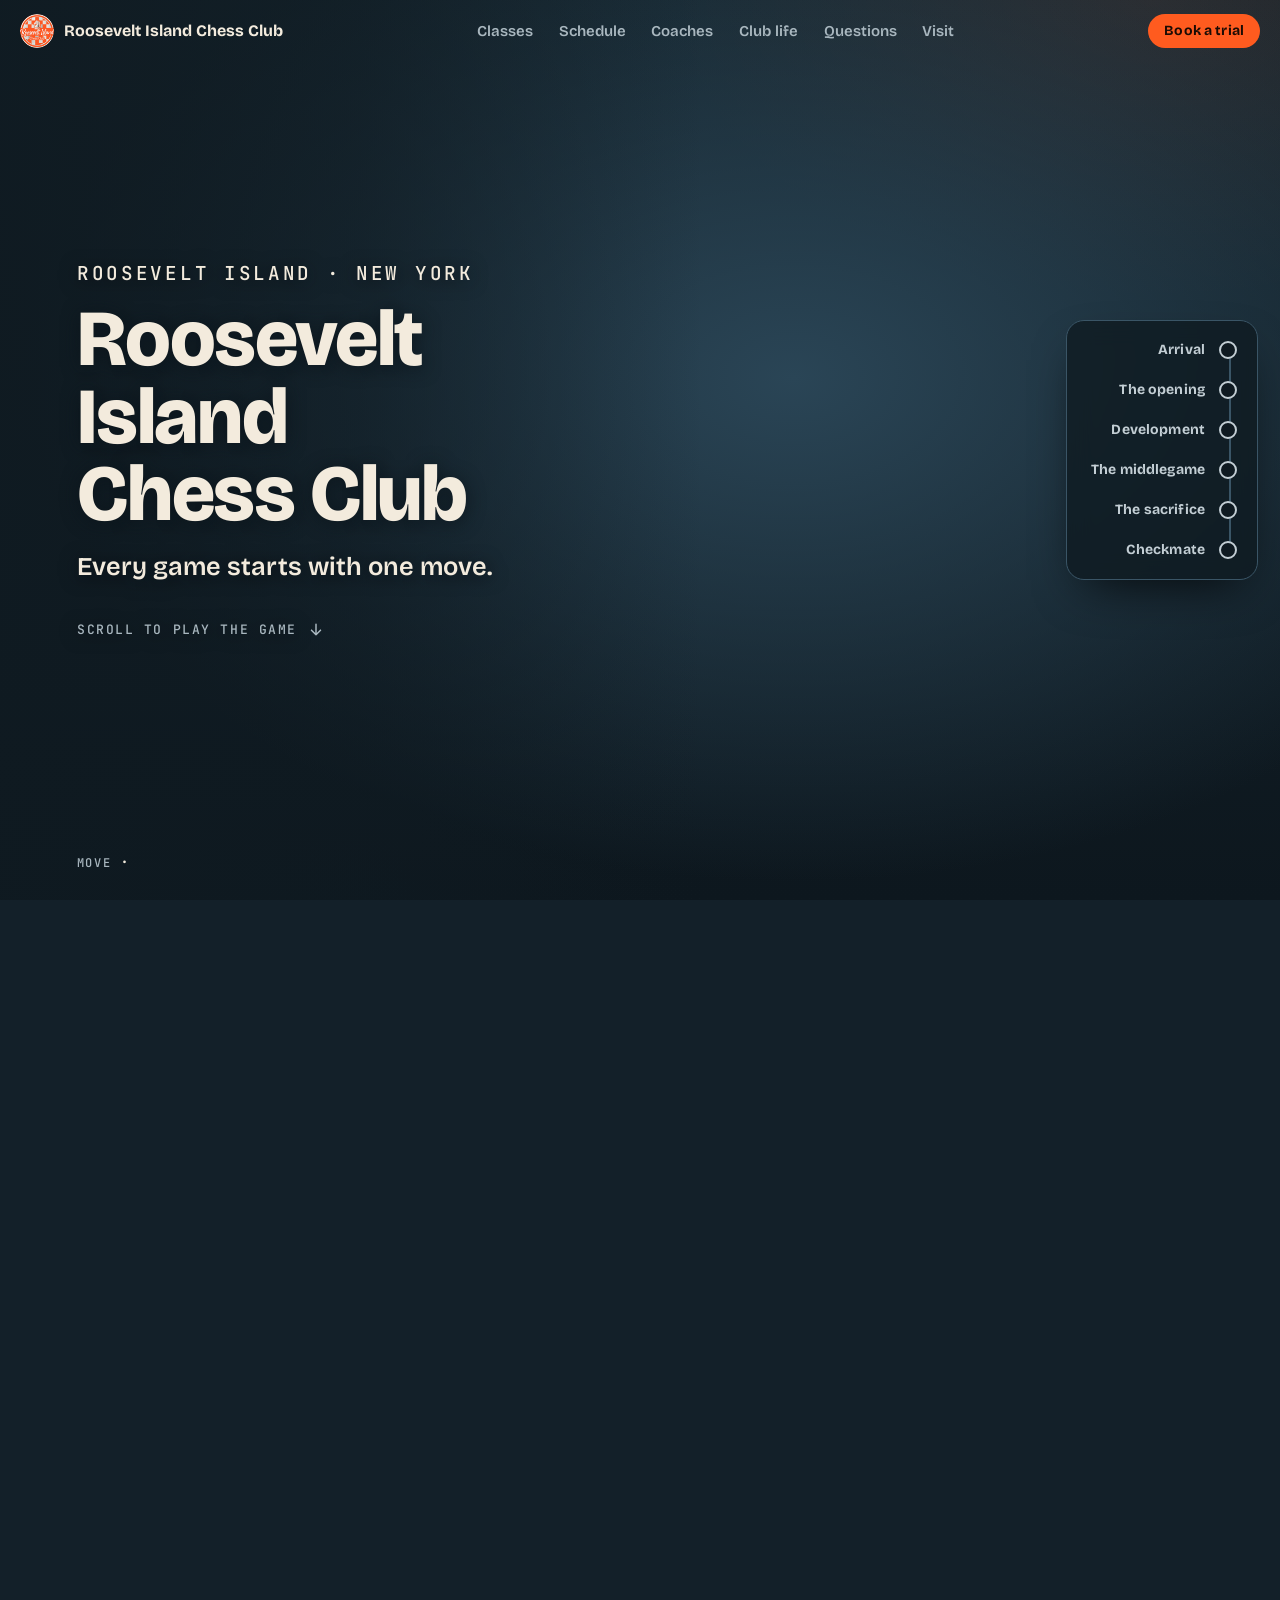
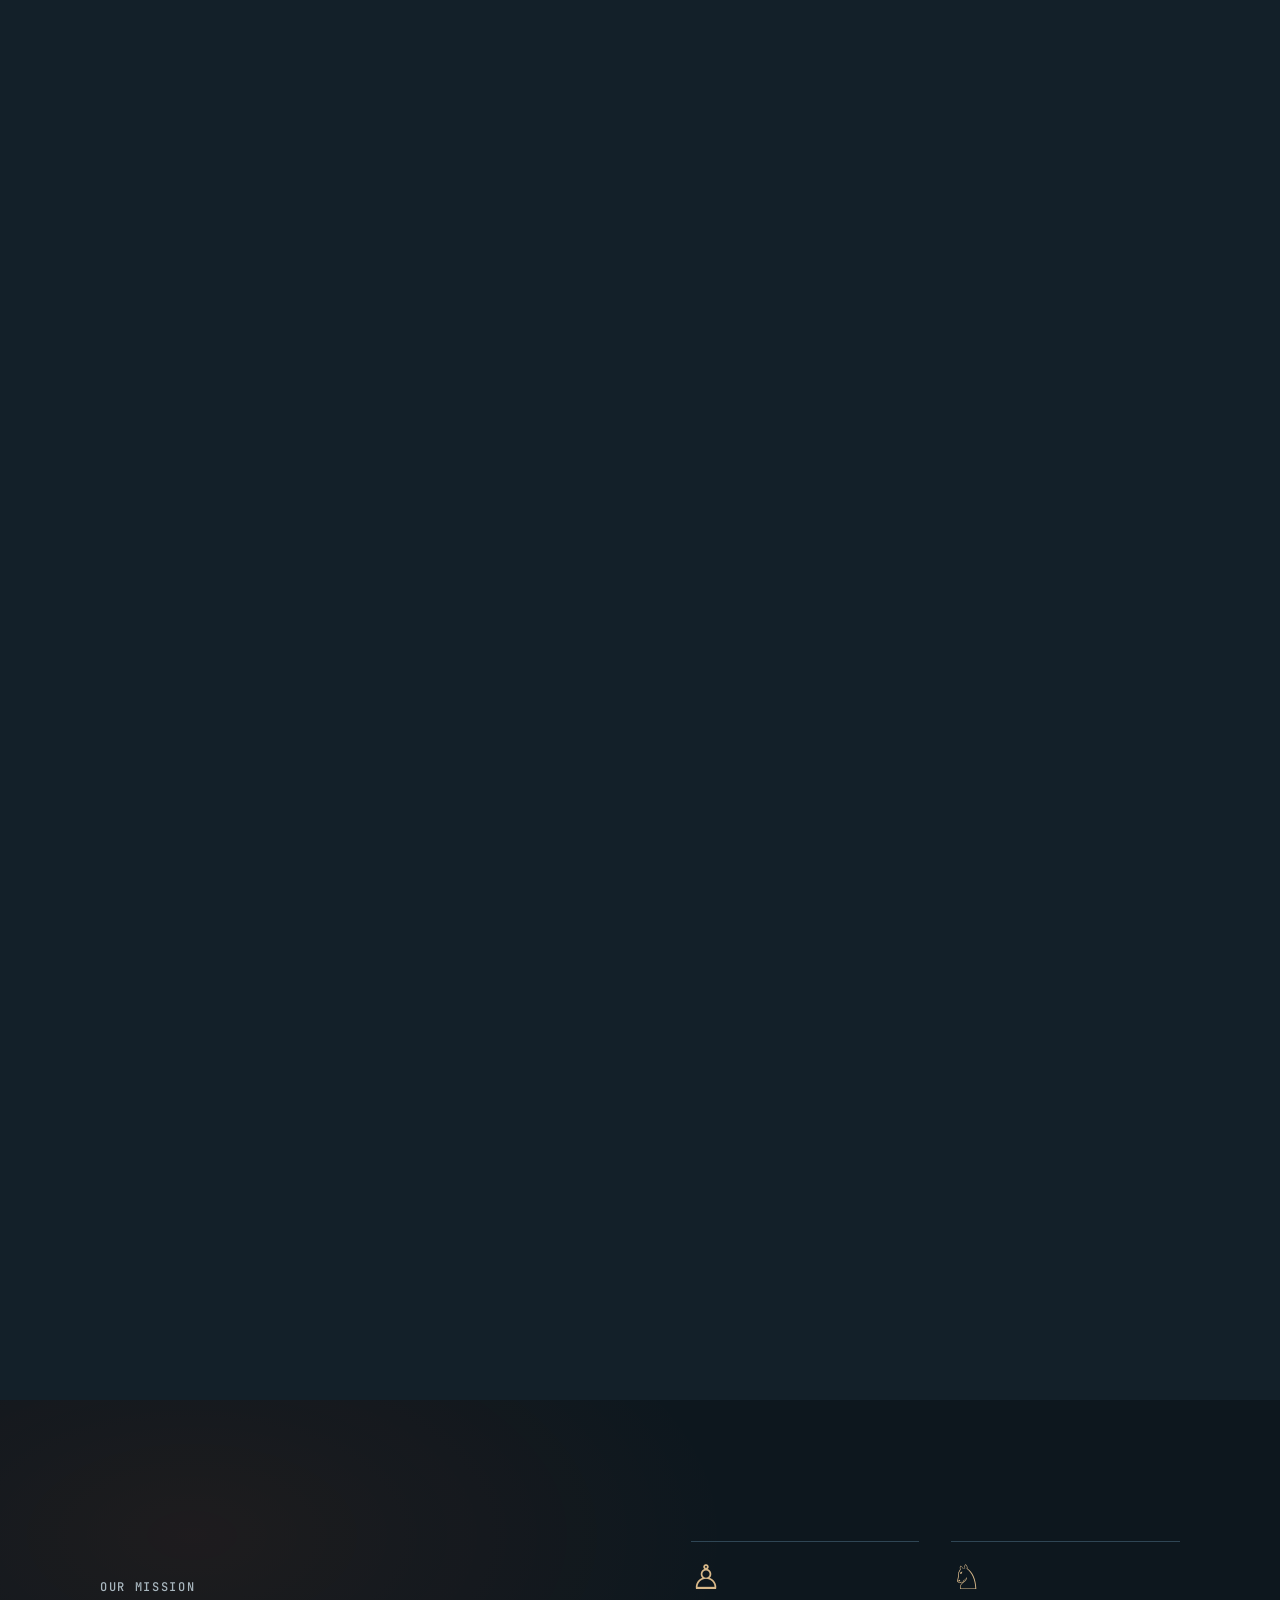
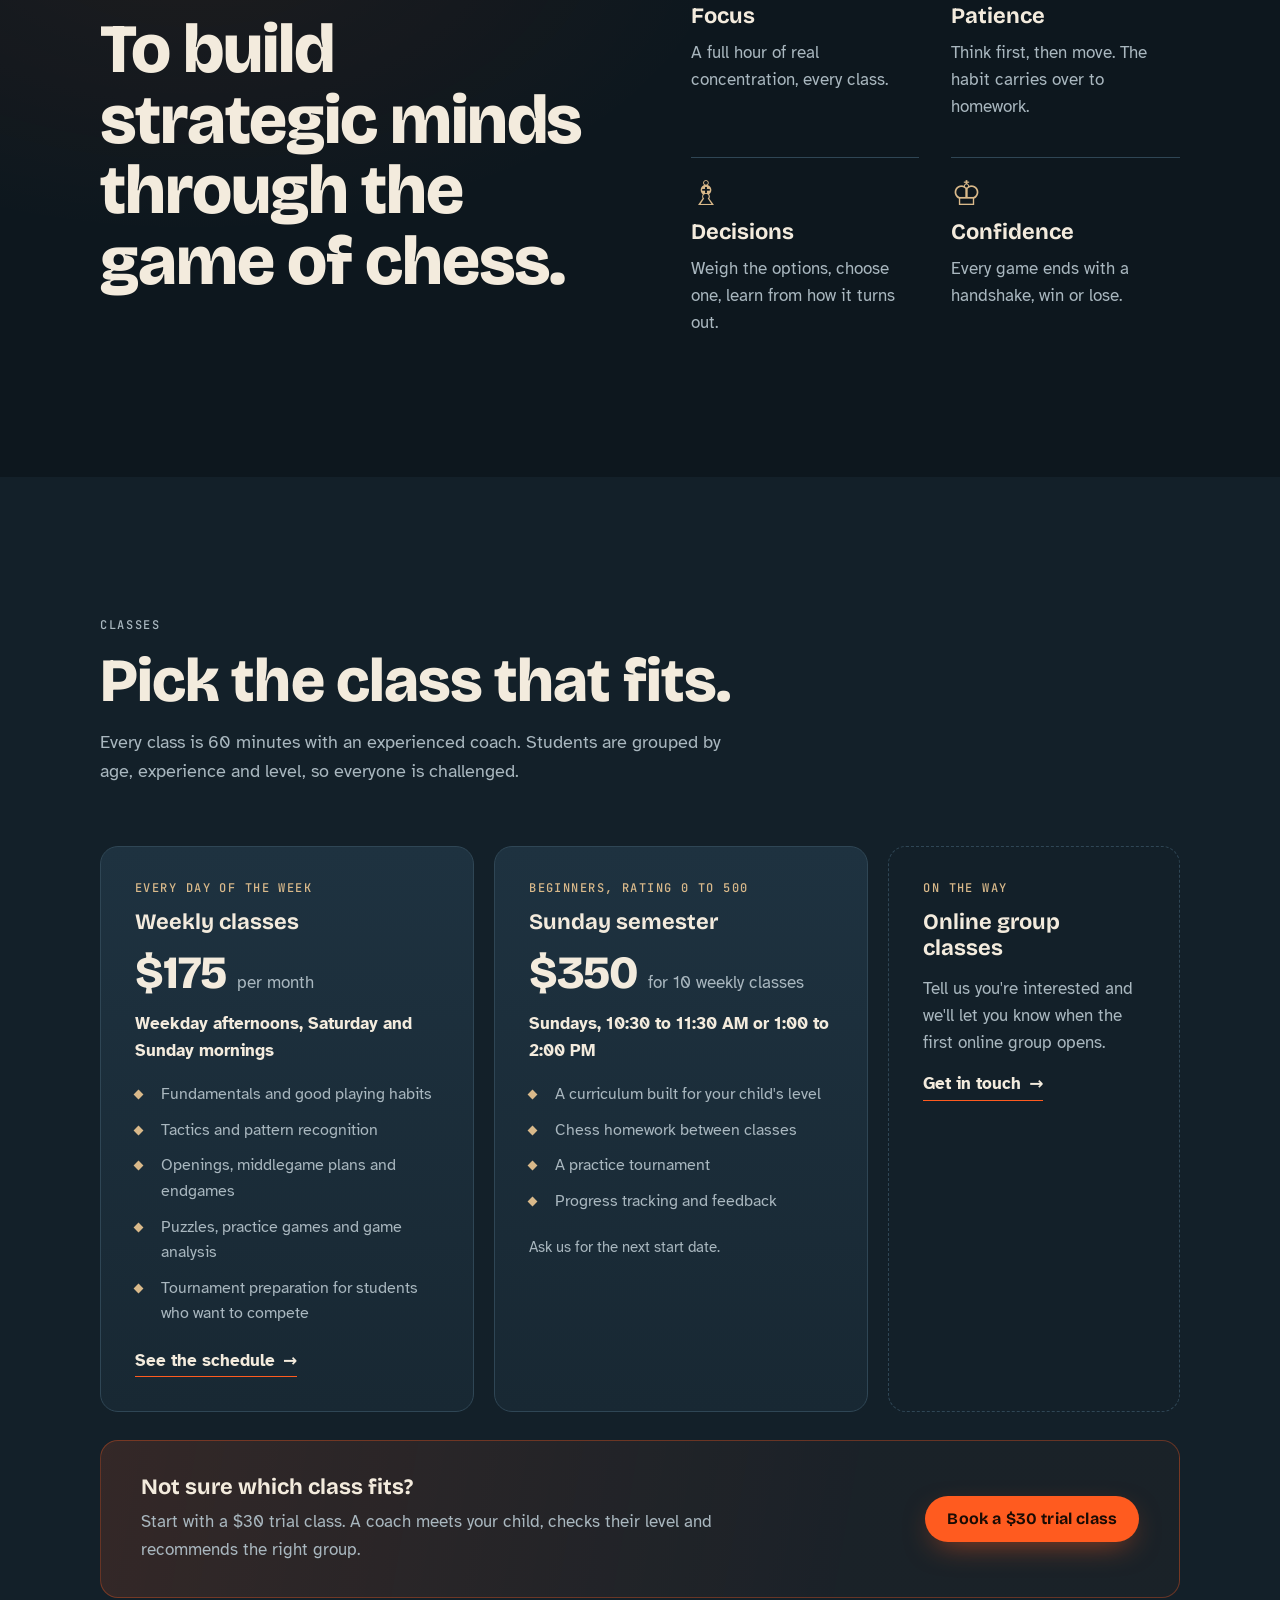
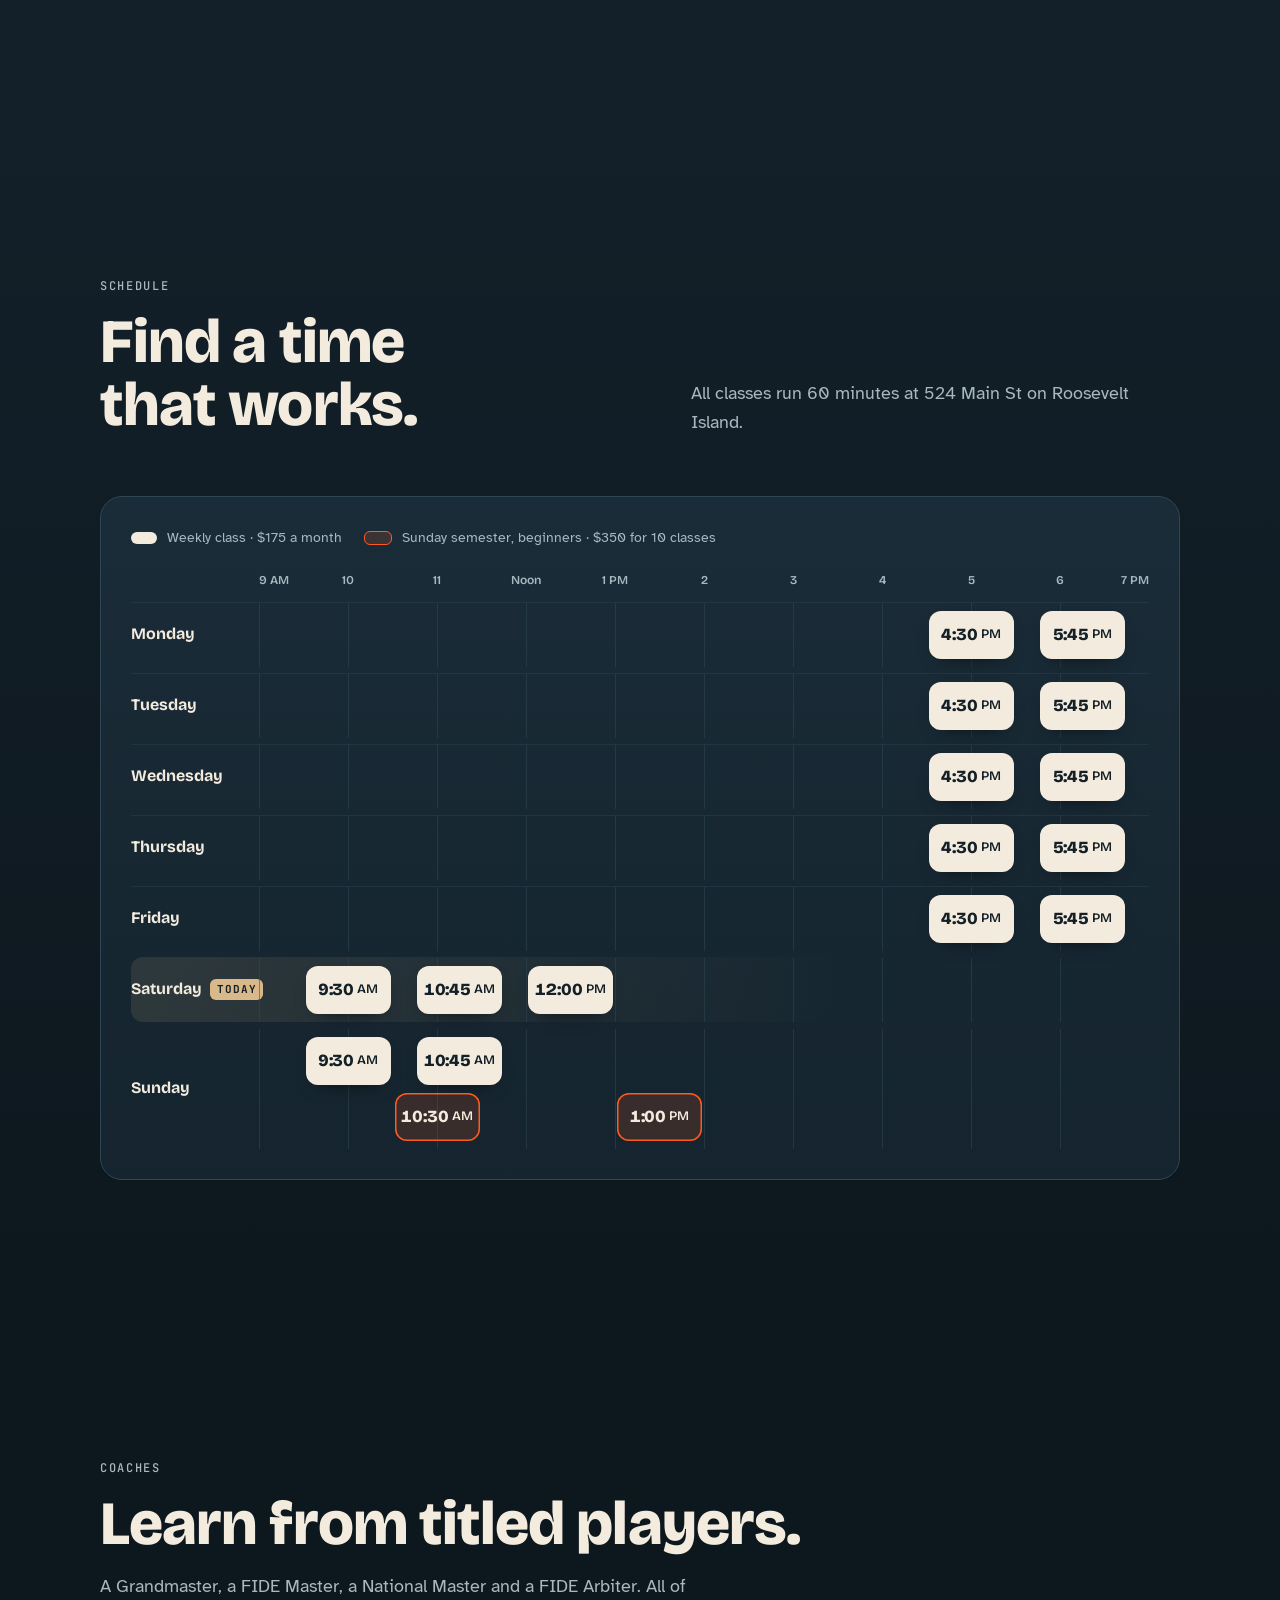
==== commit 526466ec: "Smoother 3D, clearer navigation, new timetable, puzzle framing - Story follows the scroll with a cri" ====
--- a/site/index.html
+++ b/site/index.html
@@ -97,12 +97,12 @@
       <p class="hud" aria-hidden="true"><span class="hud-label">Move</span> <span class="hud-move">·</span></p>
 
       <nav class="rail" aria-label="Story chapters">
-        <button type="button" data-go="0">Arrival</button>
-        <button type="button" data-go="0.112">The opening</button>
-        <button type="button" data-go="0.275">Development</button>
-        <button type="button" data-go="0.475">The middlegame</button>
-        <button type="button" data-go="0.655">The sacrifice</button>
-        <button type="button" data-go="0.99">Checkmate</button>
+        <button type="button" data-go="0"><span>Arrival</span></button>
+        <button type="button" data-go="0.112"><span>The opening</span></button>
+        <button type="button" data-go="0.275"><span>Development</span></button>
+        <button type="button" data-go="0.475"><span>The middlegame</span></button>
+        <button type="button" data-go="0.655"><span>The sacrifice</span></button>
+        <button type="button" data-go="0.99"><span>Checkmate</span></button>
       </nav>
     </div>
   </section>
@@ -191,24 +191,49 @@
         <p class="sec-lede">All classes run 60 minutes at 524 Main St on Roosevelt Island.</p>
       </header>
 
-      <div class="days" role="tablist" aria-label="Day of the week">
-        <button type="button" role="tab" id="tab-mon" aria-controls="day-mon" data-day="mon">Mon</button>
-        <button type="button" role="tab" id="tab-tue" aria-controls="day-tue" data-day="tue">Tue</button>
-        <button type="button" role="tab" id="tab-wed" aria-controls="day-wed" data-day="wed">Wed</button>
-        <button type="button" role="tab" id="tab-thu" aria-controls="day-thu" data-day="thu">Thu</button>
-        <button type="button" role="tab" id="tab-fri" aria-controls="day-fri" data-day="fri">Fri</button>
-        <button type="button" role="tab" id="tab-sat" aria-controls="day-sat" data-day="sat">Sat</button>
-        <button type="button" role="tab" id="tab-sun" aria-controls="day-sun" data-day="sun">Sun</button>
-      </div>
-
-      <div class="week reveal">
-        <div class="day" id="day-mon" role="tabpanel" aria-labelledby="tab-mon"><h3>Monday</h3><ul role="list"><li><time>4:30</time>to 5:30 PM<span>Weekly class</span></li><li><time>5:45</time>to 6:45 PM<span>Weekly class</span></li></ul></div>
-        <div class="day" id="day-tue" role="tabpanel" aria-labelledby="tab-tue"><h3>Tuesday</h3><ul role="list"><li><time>4:30</time>to 5:30 PM<span>Weekly class</span></li><li><time>5:45</time>to 6:45 PM<span>Weekly class</span></li></ul></div>
-        <div class="day" id="day-wed" role="tabpanel" aria-labelledby="tab-wed"><h3>Wednesday</h3><ul role="list"><li><time>4:30</time>to 5:30 PM<span>Weekly class</span></li><li><time>5:45</time>to 6:45 PM<span>Weekly class</span></li></ul></div>
-        <div class="day" id="day-thu" role="tabpanel" aria-labelledby="tab-thu"><h3>Thursday</h3><ul role="list"><li><time>4:30</time>to 5:30 PM<span>Weekly class</span></li><li><time>5:45</time>to 6:45 PM<span>Weekly class</span></li></ul></div>
-        <div class="day" id="day-fri" role="tabpanel" aria-labelledby="tab-fri"><h3>Friday</h3><ul role="list"><li><time>4:30</time>to 5:30 PM<span>Weekly class</span></li><li><time>5:45</time>to 6:45 PM<span>Weekly class</span></li></ul></div>
-        <div class="day" id="day-sat" role="tabpanel" aria-labelledby="tab-sat"><h3>Saturday</h3><ul role="list"><li><time>9:30</time>to 10:30 AM<span>Weekly class</span></li><li><time>10:45</time>to 11:45 AM<span>Weekly class</span></li><li><time>12:00</time>to 1:00 PM<span>Weekly class</span></li></ul></div>
-        <div class="day" id="day-sun" role="tabpanel" aria-labelledby="tab-sun"><h3>Sunday</h3><ul role="list"><li><time>9:30</time>to 10:30 AM<span>Weekly class</span></li><li class="sem"><time>10:30</time>to 11:30 AM<span>Semester, beginners</span></li><li><time>10:45</time>to 11:45 AM<span>Weekly class</span></li><li class="sem"><time>1:00</time>to 2:00 PM<span>Semester, beginners</span></li></ul></div>
+      <div class="tt reveal">
+        <div class="tt-legend">
+          <span class="key key-weekly">Weekly class · $175 a month</span>
+          <span class="key key-sem">Sunday semester, beginners · $350 for 10 classes</span>
+        </div>
+
+        <div class="tt-axis" aria-hidden="true">
+          <span style="--h:9">9 AM</span><span style="--h:10">10</span><span style="--h:11">11</span><span style="--h:12">Noon</span>
+          <span style="--h:13">1 PM</span><span style="--h:14">2</span><span style="--h:15">3</span><span style="--h:16">4</span>
+          <span style="--h:17">5</span><span style="--h:18">6</span><span style="--h:19">7 PM</span>
+        </div>
+
+        <div class="tt-row" data-day="1"><h3>Monday</h3><ul role="list">
+          <li style="--s:16.5;--e:17.5"><time datetime="16:30">4:30</time> PM<span class="visually-hidden"> to 5:30 PM, weekly class</span></li>
+          <li style="--s:17.75;--e:18.75"><time datetime="17:45">5:45</time> PM<span class="visually-hidden"> to 6:45 PM, weekly class</span></li>
+        </ul></div>
+        <div class="tt-row" data-day="2"><h3>Tuesday</h3><ul role="list">
+          <li style="--s:16.5;--e:17.5"><time datetime="16:30">4:30</time> PM<span class="visually-hidden"> to 5:30 PM, weekly class</span></li>
+          <li style="--s:17.75;--e:18.75"><time datetime="17:45">5:45</time> PM<span class="visually-hidden"> to 6:45 PM, weekly class</span></li>
+        </ul></div>
+        <div class="tt-row" data-day="3"><h3>Wednesday</h3><ul role="list">
+          <li style="--s:16.5;--e:17.5"><time datetime="16:30">4:30</time> PM<span class="visually-hidden"> to 5:30 PM, weekly class</span></li>
+          <li style="--s:17.75;--e:18.75"><time datetime="17:45">5:45</time> PM<span class="visually-hidden"> to 6:45 PM, weekly class</span></li>
+        </ul></div>
+        <div class="tt-row" data-day="4"><h3>Thursday</h3><ul role="list">
+          <li style="--s:16.5;--e:17.5"><time datetime="16:30">4:30</time> PM<span class="visually-hidden"> to 5:30 PM, weekly class</span></li>
+          <li style="--s:17.75;--e:18.75"><time datetime="17:45">5:45</time> PM<span class="visually-hidden"> to 6:45 PM, weekly class</span></li>
+        </ul></div>
+        <div class="tt-row" data-day="5"><h3>Friday</h3><ul role="list">
+          <li style="--s:16.5;--e:17.5"><time datetime="16:30">4:30</time> PM<span class="visually-hidden"> to 5:30 PM, weekly class</span></li>
+          <li style="--s:17.75;--e:18.75"><time datetime="17:45">5:45</time> PM<span class="visually-hidden"> to 6:45 PM, weekly class</span></li>
+        </ul></div>
+        <div class="tt-row" data-day="6"><h3>Saturday</h3><ul role="list">
+          <li style="--s:9.5;--e:10.5"><time datetime="09:30">9:30</time> AM<span class="visually-hidden"> to 10:30 AM, weekly class</span></li>
+          <li style="--s:10.75;--e:11.75"><time datetime="10:45">10:45</time> AM<span class="visually-hidden"> to 11:45 AM, weekly class</span></li>
+          <li style="--s:12;--e:13"><time datetime="12:00">12:00</time> PM<span class="visually-hidden"> to 1:00 PM, weekly class</span></li>
+        </ul></div>
+        <div class="tt-row tt-two" data-day="0"><h3>Sunday</h3><ul role="list">
+          <li style="--s:9.5;--e:10.5"><time datetime="09:30">9:30</time> AM<span class="visually-hidden"> to 10:30 AM, weekly class</span></li>
+          <li style="--s:10.75;--e:11.75"><time datetime="10:45">10:45</time> AM<span class="visually-hidden"> to 11:45 AM, weekly class</span></li>
+          <li class="sem" style="--s:10.5;--e:11.5"><time datetime="10:30">10:30</time> AM<span class="visually-hidden"> to 11:30 AM, Sunday semester for beginners</span></li>
+          <li class="sem" style="--s:13;--e:14"><time datetime="13:00">1:00</time> PM<span class="visually-hidden"> to 2:00 PM, Sunday semester for beginners</span></li>
+        </ul></div>
       </div>
     </div>
   </section>
--- a/site/assets/css/story.css
+++ b/site/assets/css/story.css
@@ -108,29 +108,42 @@
 .hud-move { color: var(--ivory); font-size: 15px; letter-spacing: 0.04em; text-transform: none; font-variant-numeric: tabular-nums; }
 @media (max-width: 899px) { .hud { left: var(--gutter); bottom: auto; top: calc(env(safe-area-inset-top, 0px) + 74px); } }
 
-.rail { position: absolute; z-index: 3; right: max(22px, env(safe-area-inset-right, 0px)); top: 50%; transform: translateY(-50%); display: none; flex-direction: column; gap: 6px; }
+/* Chapter rail: a readable panel of chapters on the right. */
+.rail {
+  position: absolute; z-index: 3; right: max(22px, env(safe-area-inset-right, 0px)); top: 50%; transform: translateY(-50%);
+  display: none; flex-direction: column; gap: 2px; padding: 10px;
+  background: #0f1a21c7; border: 1px solid #3a5566; border-radius: 18px;
+  backdrop-filter: blur(12px); -webkit-backdrop-filter: blur(12px); box-shadow: 0 20px 50px -20px #000d;
+}
 .js .rail { display: flex; }
+.rail::before {
+  content: ""; position: absolute; right: 26px; top: 26px; bottom: 26px; width: 2px; background: #3a5566; border-radius: 2px;
+}
 .rail button {
-  appearance: none; border: 0; background: none; cursor: pointer; color: var(--muted);
-  display: flex; align-items: center; justify-content: flex-end; gap: 10px; padding: 6px 0;
-  font: 500 11px/1 var(--mono); letter-spacing: 0.1em; text-transform: uppercase;
+  position: relative; appearance: none; border: 0; background: none; cursor: pointer; color: #c3ced4;
+  display: flex; align-items: center; justify-content: flex-end; gap: 14px; padding: 10px 10px 10px 14px; border-radius: 12px;
+  font: 700 14px/1 var(--display); letter-spacing: 0.01em; text-align: right; white-space: nowrap;
+  transition: background 0.25s, color 0.25s;
 }
-.rail button::after { content: ""; width: 8px; height: 8px; border-radius: 50%; border: 1.5px solid var(--muted); transition: background 0.3s, border-color 0.3s, transform 0.3s; }
-.rail button[aria-current="step"] { color: var(--ivory); }
-.rail button[aria-current="step"]::after { background: var(--orange); border-color: var(--orange); transform: scale(1.25); }
-.rail button:not([aria-current="step"]):not(:hover):not(:focus-visible) { font-size: 0; gap: 0; }
+.rail button:hover { background: #ffffff12; color: var(--ivory); }
+.rail button::after {
+  content: ""; flex: none; width: 14px; height: 14px; border-radius: 50%; border: 2px solid #c3ced4; background: #0f1a21;
+  transition: background 0.3s, border-color 0.3s, transform 0.3s, box-shadow 0.3s;
+}
+.rail button[aria-current="step"] { color: var(--ivory); background: #ff5b1f24; }
+.rail button[aria-current="step"]::after { background: var(--orange); border-color: var(--orange); transform: scale(1.15); box-shadow: 0 0 0 5px #ff5b1f33; }
+/* Mid-size screens: dots only, with a large touch area; the label shows on hover or focus. */
+@media (max-width: 1180px) {
+  .rail button:not([aria-current="step"]):not(:hover):not(:focus-visible) span { display: none; }
+}
 @media (max-width: 899px) { .js .rail { display: none; } }
 
 /* ------------------------------------------------------------ after the story */
 .wrap { max-width: 1120px; margin: 0 auto; padding-left: var(--gutter); padding-right: max(20px, env(safe-area-inset-right, 0px)); }
-.visit { padding-block: 120px; background: linear-gradient(180deg, var(--canvas-deep), var(--canvas)); }
-.visit .wrap { display: grid; gap: 22px; justify-items: start; }
-.visit h2 { font-size: clamp(34px, 5vw, 64px); font-weight: 800; }
-.facts { display: grid; grid-template-columns: repeat(3, minmax(0, 1fr)); gap: 28px; margin: 12px 0 8px; width: 100%; }
-.facts div { display: grid; gap: 6px; padding-top: 14px; border-top: 1px solid var(--line); }
+.facts { display: grid; gap: 28px; margin: 0; width: 100%; }
+.facts div { display: grid; gap: 8px; padding-top: 14px; border-top: 1px solid var(--line); }
 .facts dt { font: 500 12px/1 var(--mono); letter-spacing: 0.14em; text-transform: uppercase; color: var(--muted); }
-.facts dd { margin: 0; font-size: 18px; }
-@media (max-width: 700px) { .facts { grid-template-columns: 1fr; } }
+.facts dd { margin: 0; font-size: 18px; line-height: 1.45; }
 .foot { padding-block: 32px 48px; color: var(--muted); font-size: 14px; border-top: 1px solid var(--line); }
 
 @media (prefers-reduced-motion: reduce) {
--- a/site/assets/css/site.css
+++ b/site/assets/css/site.css
@@ -6,6 +6,7 @@
 }
 
 main > section:not(.story) { position: relative; padding-block: clamp(80px, 11vw, 150px); scroll-margin-top: 64px; }
+main > section:focus { outline: none; }
 main > section:not(.story) h2 { font-size: clamp(34px, 4.8vw, 62px); font-weight: 800; line-height: 1.02; }
 main > section:not(.story) h3 { font-family: var(--display); font-weight: 700; font-size: 22px; line-height: 1.15; margin: 0; }
 .sec-head { display: grid; gap: 16px; max-width: 760px; margin-bottom: clamp(36px, 5vw, 60px); }
@@ -95,31 +96,64 @@
 .trial-band > div { display: grid; gap: 8px; max-width: 58ch; }
 .trial-band p { color: var(--muted); }
 
-/* ------------------------------------------------------------ schedule */
+/* ------------------------------------------------------------ schedule: a week on a real time axis */
 .schedule { background: linear-gradient(180deg, var(--canvas), var(--canvas-deep)); }
-.days { display: none; }
-.week { display: grid; grid-template-columns: repeat(7, minmax(0, 1fr)); gap: 12px; }
-.day { display: grid; gap: 12px; align-content: start; padding: 18px 16px 20px; border-radius: 16px; background: #182833; border: 1px solid var(--line); }
-.day h3 { font-size: 16px !important; color: var(--muted); }
-.day ul { list-style: none; margin: 0; padding: 0; display: grid; gap: 10px; }
-.day li { display: grid; gap: 2px; padding: 12px; border-radius: 10px; background: #ffffff08; font-size: 14px; color: var(--muted); }
-.day time { font: 500 22px/1.1 var(--mono); color: var(--ivory); font-variant-numeric: tabular-nums; }
-.day li span { font: 500 11px/1.4 var(--mono); letter-spacing: 0.08em; text-transform: uppercase; color: var(--maple); margin-top: 4px; }
-.day li.sem { background: #ff5b1f14; box-shadow: inset 0 0 0 1px #ff5b1f40; }
-.day li.sem span { color: var(--orange-hover); }
-.day.today { border-color: var(--maple); }
-.day.today h3::after { content: " · today"; color: var(--maple); }
-@media (max-width: 1000px) {
-  .days { display: flex; gap: 6px; overflow-x: auto; padding: 4px; margin-bottom: 18px; background: #182833; border: 1px solid var(--line); border-radius: 999px; width: max-content; max-width: 100%; }
-  .days button { appearance: none; border: 0; cursor: pointer; background: none; color: var(--muted); font: 700 15px/1 var(--display); padding: 12px 15px; border-radius: 999px; min-height: 44px; }
-  .days button[aria-selected="true"] { background: var(--ivory); color: var(--canvas); }
-  @media (max-width: 440px) { .days { gap: 0; width: 100%; justify-content: space-between; } .days button { padding: 12px 9px; font-size: 14px; } }
-  .js .week { grid-template-columns: 1fr; }
-  .js .day { display: none; }
-  .js .day.active { display: grid; }
-  .no-js .week { grid-template-columns: 1fr 1fr; }
-  .day li { grid-template-columns: auto 1fr; align-items: baseline; column-gap: 12px; font-size: 16px; }
-  .day li span { grid-column: 1 / -1; }
+.tt {
+  --day-col: 128px; --t0: 9; --span: 10; --lane: 48px;
+  position: relative; display: grid; gap: 6px;
+  padding: clamp(18px, 2.4vw, 30px); border-radius: 22px;
+  background: linear-gradient(180deg, #1a2c38, #15242e); border: 1px solid var(--line);
+}
+.tt-legend { display: flex; flex-wrap: wrap; gap: 10px 22px; margin-bottom: 18px; font-size: 14px; color: var(--muted); }
+.key { display: inline-flex; align-items: center; gap: 10px; }
+.key::before { content: ""; width: 26px; height: 12px; border-radius: 6px; }
+.key-weekly::before { background: var(--ivory); }
+.key-sem::before { border: 1.5px solid var(--orange); background: #ff5b1f26; }
+
+.tt-axis { position: relative; height: 22px; margin-left: var(--day-col); }
+.tt-axis span {
+  position: absolute; left: calc((var(--h) - var(--t0)) / var(--span) * 100%); translate: -50% 0;
+  font: 600 12px/1 var(--display); color: var(--muted); white-space: nowrap;
+}
+.tt-axis span:first-child { translate: 0 0; }
+.tt-axis span:last-child { translate: -100% 0; }
+
+.tt-row { position: relative; display: grid; grid-template-columns: var(--day-col) minmax(0, 1fr); align-items: center; min-height: calc(var(--lane) + 16px); border-top: 1px solid #2f465566; }
+.tt-row h3 { font-size: 16px !important; color: var(--ivory); display: flex; align-items: center; gap: 8px; }
+.tt-row ul {
+  list-style: none; margin: 0; padding: 0; position: relative; height: calc(var(--lane) + 16px);
+  /* hour lines */
+  background-image: repeating-linear-gradient(90deg, #2f465588 0 1px, transparent 1px calc(100% / var(--span)));
+  background-size: 100% 100%;
+}
+.tt-two ul { height: calc(var(--lane) * 2 + 24px); }
+.tt-row li {
+  position: absolute; top: 8px; height: var(--lane);
+  left: calc((var(--s) - var(--t0)) / var(--span) * 100% + 2px);
+  width: calc((var(--e) - var(--s)) / var(--span) * 100% - 4px);
+  display: flex; align-items: center; justify-content: center; gap: 3px; white-space: nowrap;
+  border-radius: 12px; background: var(--ivory); color: #142028;
+  font: 600 13px/1 var(--display); box-shadow: 0 8px 20px -12px #000c;
+}
+.tt-row li time { font: 800 17px/1 var(--display); letter-spacing: -0.01em; font-variant-numeric: tabular-nums; }
+.tt-row li.sem { top: calc(var(--lane) + 16px); background: #ff5b1f26; color: var(--ivory); box-shadow: inset 0 0 0 1.5px var(--orange); }
+.tt-row.today { background: linear-gradient(90deg, #d9b98a1f, transparent 70%); border-radius: 12px; border-top-color: transparent; }
+.tt-row.today + .tt-row { border-top-color: transparent; }
+.tt-row.today h3::after { content: "Today"; font: 700 11px/1 var(--mono); letter-spacing: 0.08em; text-transform: uppercase; color: var(--canvas); background: var(--maple); padding: 5px 7px; border-radius: 6px; }
+.tt-now {
+  position: absolute; top: 0; bottom: 0; width: 2px; left: calc((var(--now) - var(--t0)) / var(--span) * 100%);
+  background: var(--orange); border-radius: 2px; pointer-events: none;
+}
+.tt-now::before { content: ""; position: absolute; top: -4px; left: -4px; width: 10px; height: 10px; border-radius: 50%; background: var(--orange); }
+
+/* Phones: each day becomes a row of time chips. */
+@media (max-width: 760px) {
+  .tt { --day-col: 0px; padding: 16px; }
+  .tt-axis { display: none; }
+  .tt-row { grid-template-columns: 1fr; gap: 10px; padding: 14px 10px; min-height: 0; }
+  .tt-row ul, .tt-two ul { height: auto; background: none; display: flex; flex-wrap: wrap; gap: 8px; }
+  .tt-row li, .tt-row li.sem { position: static; width: auto; height: 40px; padding: 0 14px; }
+  .tt-now { display: none; }
 }
 
 /* ------------------------------------------------------------ coaches */
@@ -211,9 +245,9 @@
 
 /* ------------------------------------------------------------ visit */
 .visit { background: radial-gradient(900px 600px at 50% 30%, #ff5b1f1f, transparent 65%), linear-gradient(180deg, var(--canvas), var(--canvas-deep)); }
-.visit-card { display: grid; justify-items: center; text-align: center; gap: 20px; }
+.visit-card { display: grid; justify-items: center; text-align: center; gap: 20px; width: 100%; }
 .visit-mark { border-radius: 50%; box-shadow: 0 20px 60px -16px #ff5b1f88; }
-.visit .facts { grid-template-columns: repeat(4, minmax(0, 1fr)); text-align: left; margin-top: 28px; max-width: 980px; }
+.visit .facts { grid-template-columns: repeat(4, minmax(0, 1fr)); text-align: left; margin-top: 36px; max-width: 980px; justify-self: center; }
 .visit .facts a { text-decoration: none; border-bottom: 1px solid var(--line); }
 .visit .facts a:hover { border-color: var(--orange); }
 @media (max-width: 800px) { .visit .facts { grid-template-columns: 1fr 1fr; } }
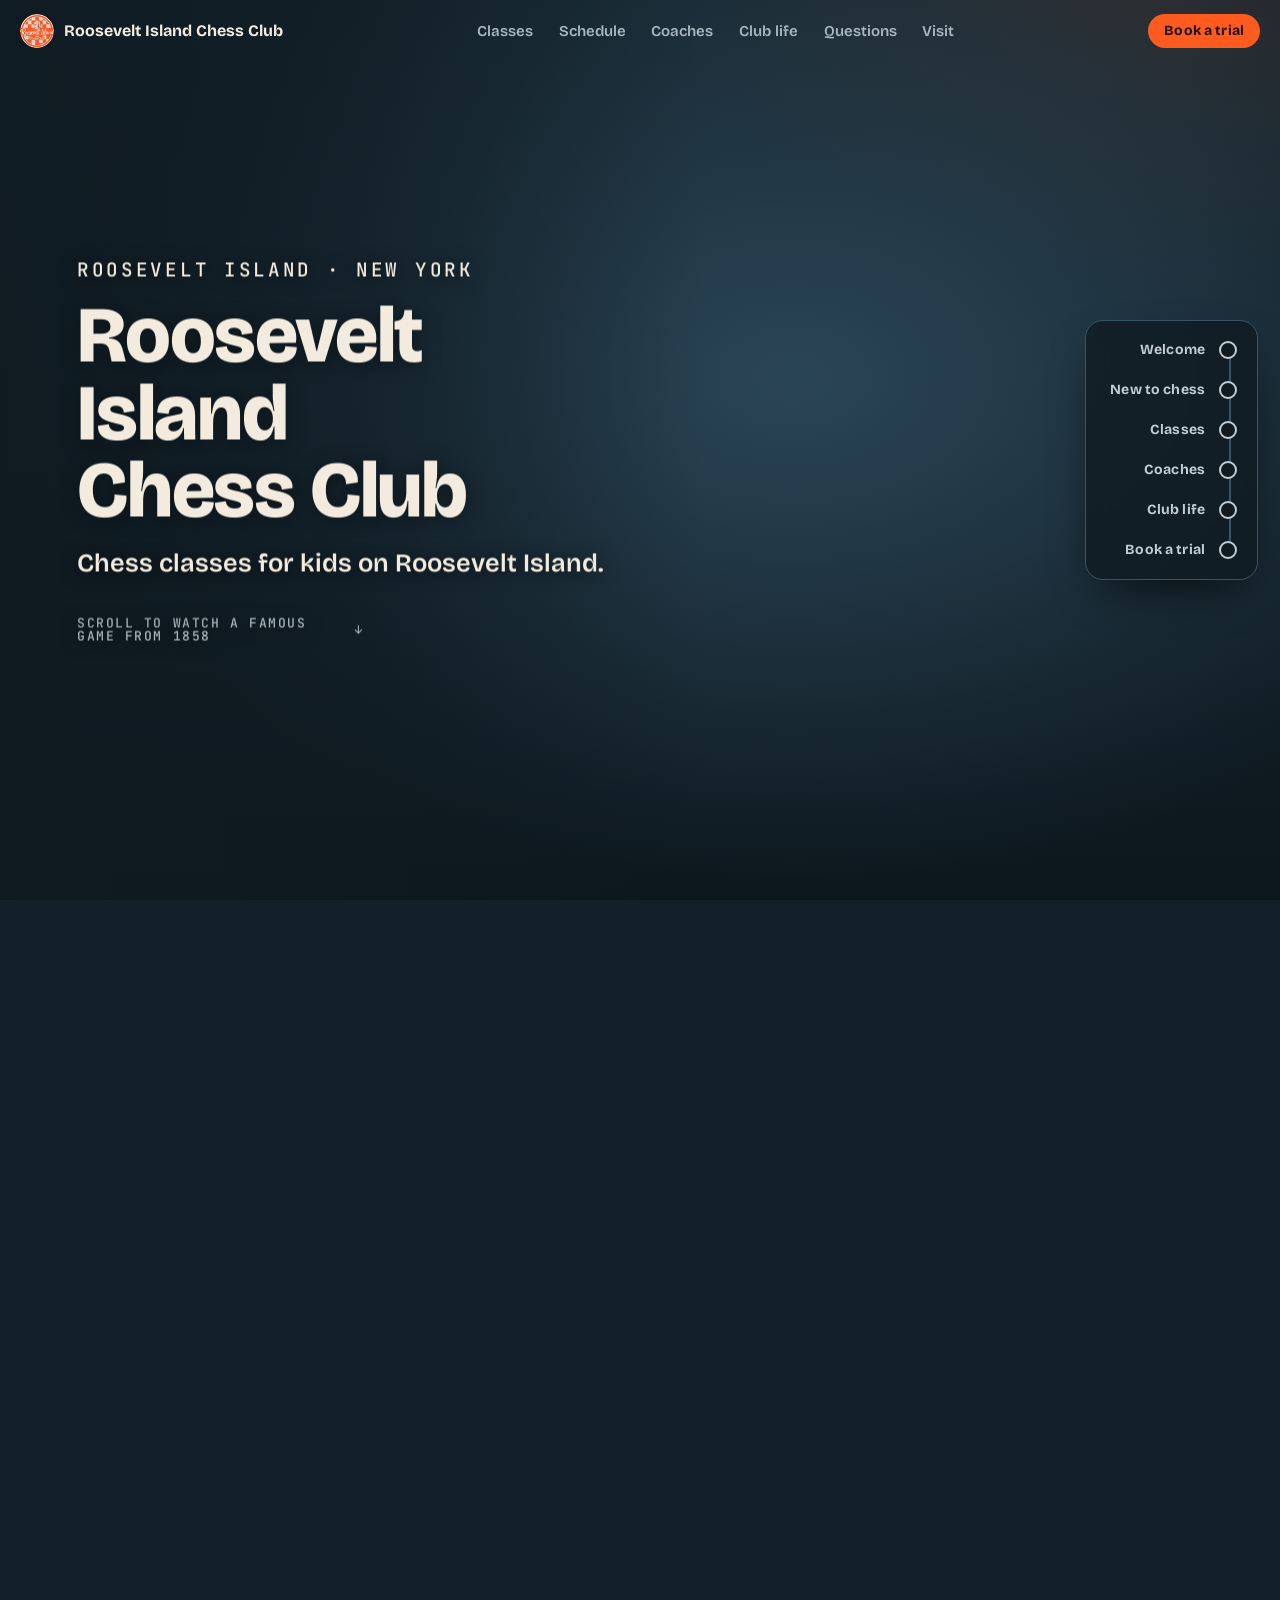
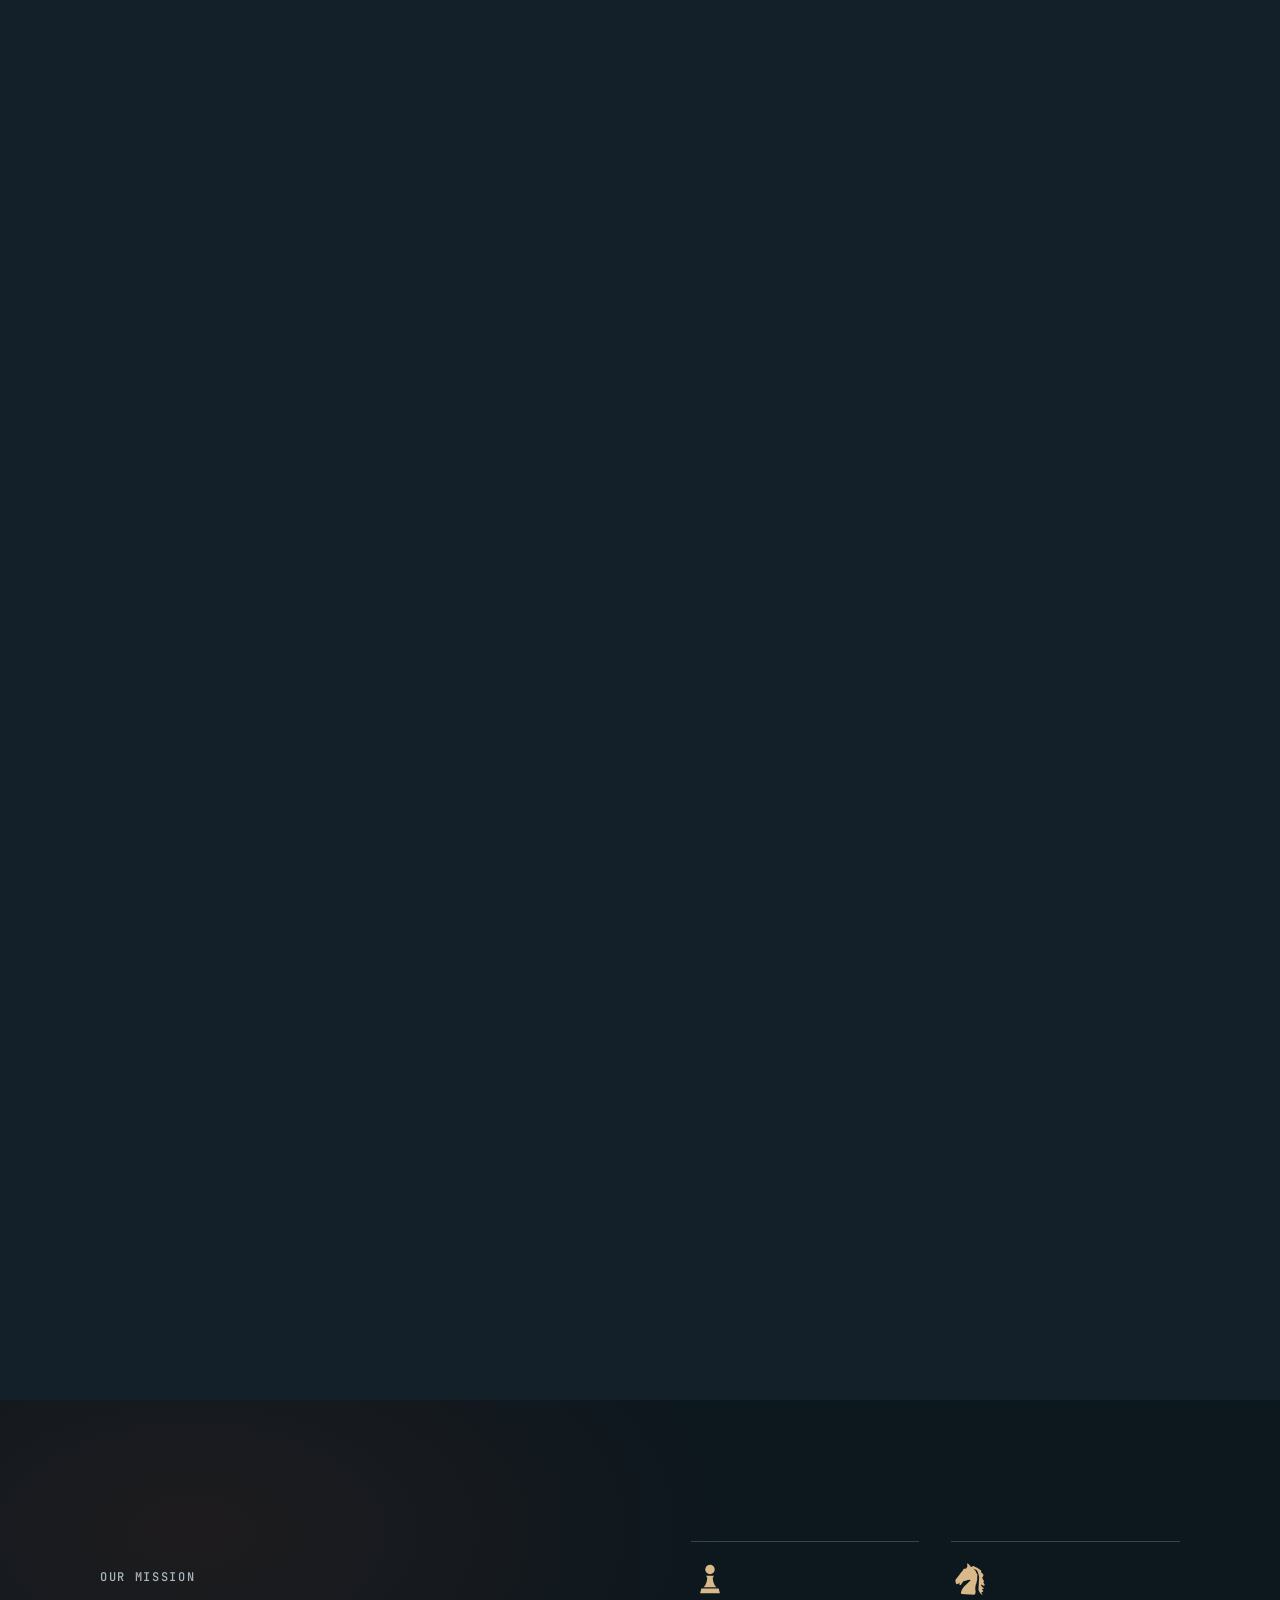
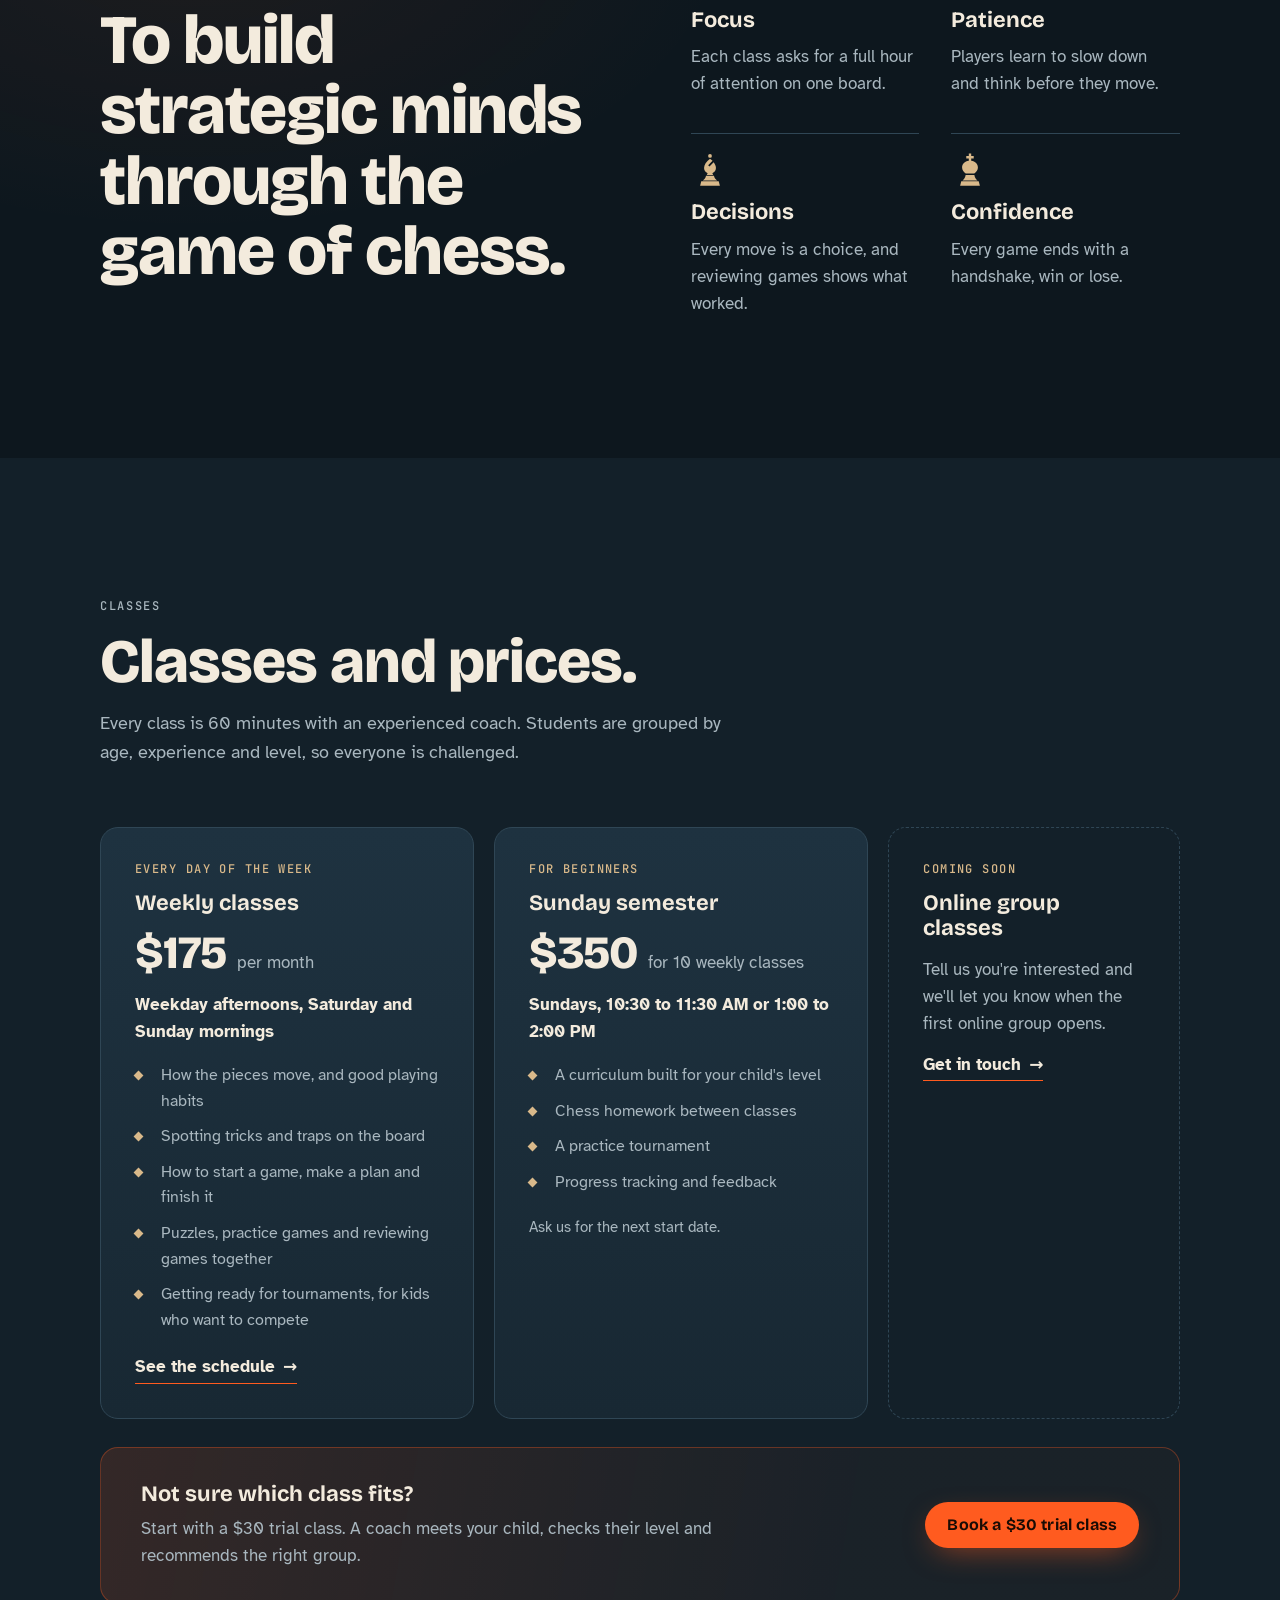
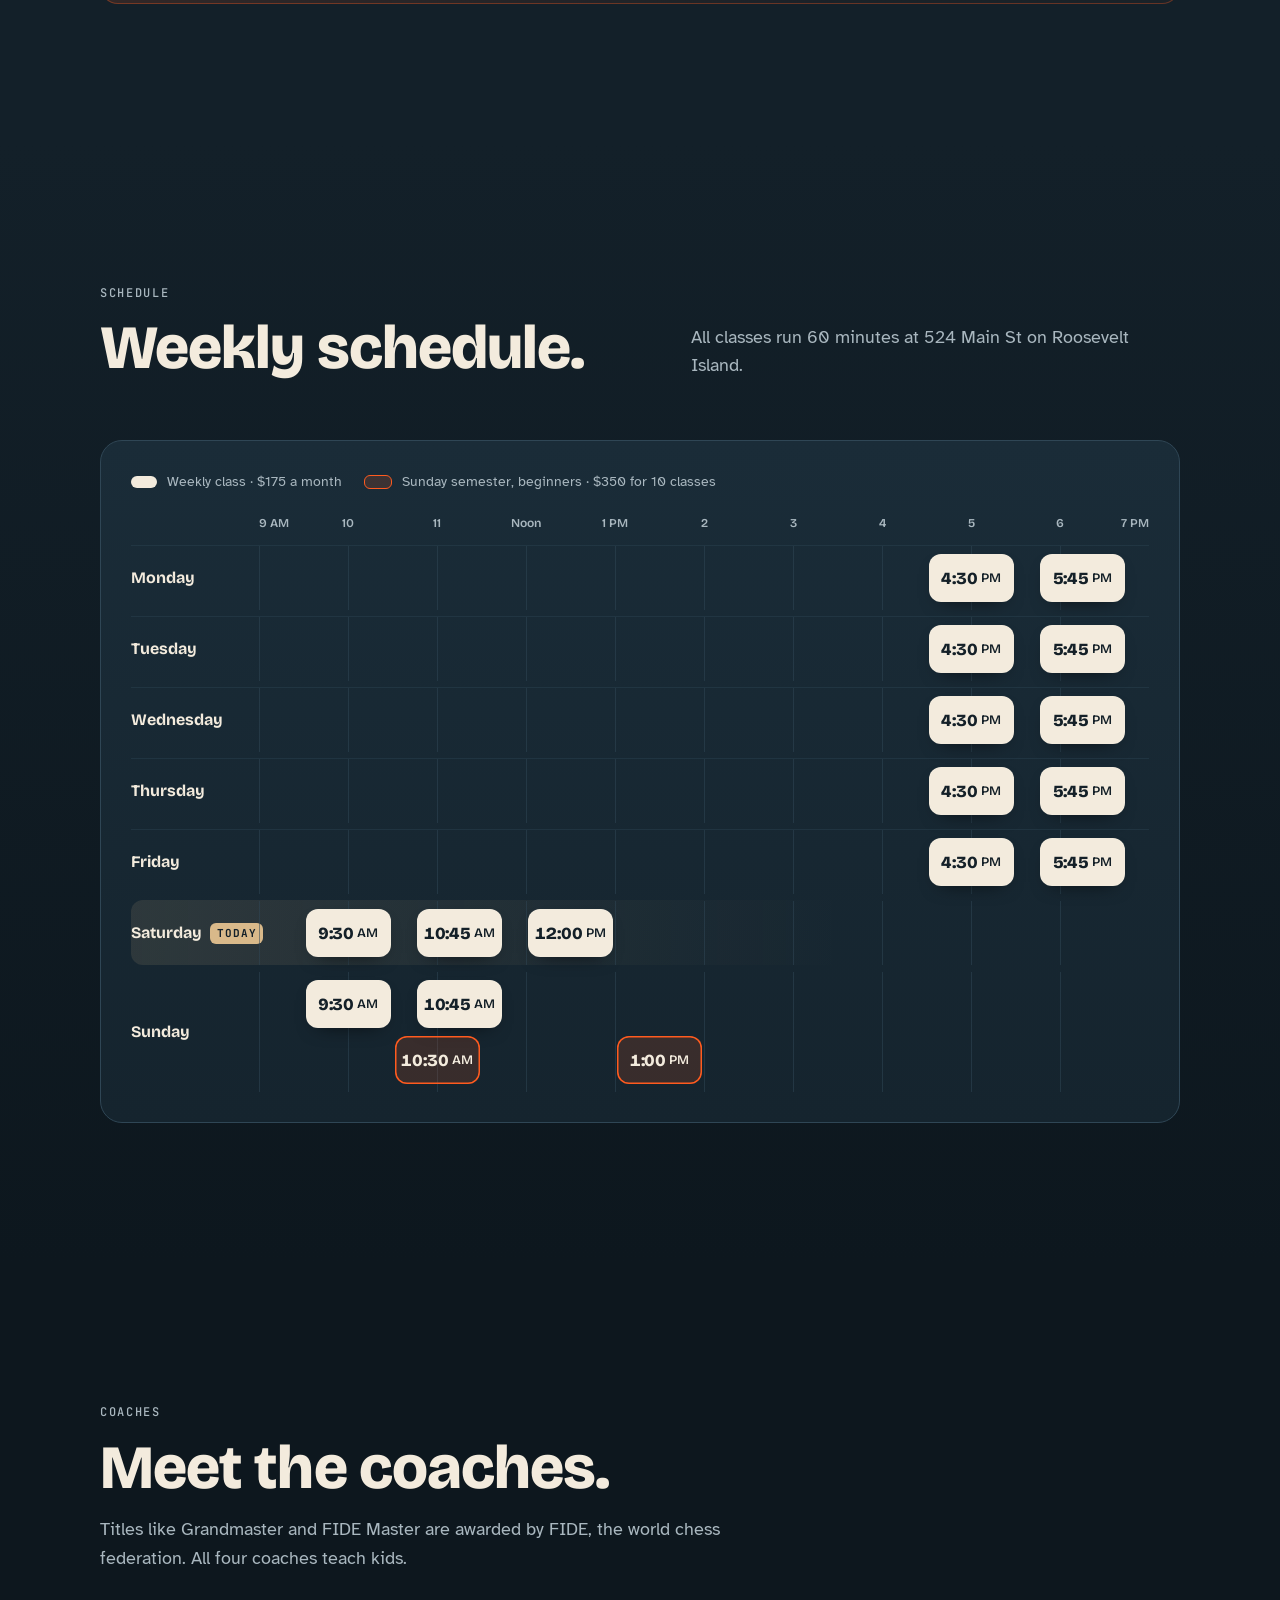
==== commit 9e3553c7: "Plain-language copy audit; centred "why chess" on phones - Replaces chess notation everywhere visito" ====
--- a/site/index.html
+++ b/site/index.html
@@ -57,52 +57,52 @@
         <article class="cap cap-arrival" data-from="0" data-to="0.085">
           <p class="kicker">Roosevelt Island · New York</p>
           <h1>Roosevelt Island Chess Club</h1>
-          <p class="lede">Every game starts with one move.</p>
-          <p class="cue"><span>Scroll to play the game</span><svg viewBox="0 0 24 24" aria-hidden="true"><path d="M12 5v14m-6-6 6 6 6-6" fill="none" stroke="currentColor" stroke-width="2" stroke-linecap="round" stroke-linejoin="round"/></svg></p>
+          <p class="lede">Chess classes for kids on Roosevelt Island.</p>
+          <p class="cue"><span>Scroll to watch a famous game from 1858</span><svg viewBox="0 0 24 24" aria-hidden="true"><path d="M12 5v14m-6-6 6 6 6-6" fill="none" stroke="currentColor" stroke-width="2" stroke-linecap="round" stroke-linejoin="round"/></svg></p>
         </article>
 
         <article class="cap" data-from="0.105" data-to="0.258">
-          <p class="notation">1. e4 … 3. d4 Bg4</p>
-          <h2>Everyone starts here.</h2>
-          <p>Never played before? Good. We teach it from the very first move.</p>
+          <p class="notation">Part 1 of 5</p>
+          <h2>New to chess? Start here.</h2>
+          <p>Beginner groups start with how each piece moves. No experience needed.</p>
         </article>
 
         <article class="cap" data-from="0.268" data-to="0.458">
-          <p class="notation">4. dxe5 … 8. Nc3</p>
-          <h2>Bring every piece into the game.</h2>
-          <p>Classes grouped by age and level, every day of the week.</p>
+          <p class="notation">Part 2 of 5</p>
+          <h2>Classes every day of the week.</h2>
+          <p>Students are grouped by age and level, so every child is challenged.</p>
         </article>
 
         <article class="cap" data-from="0.468" data-to="0.638">
-          <p class="notation">9. Bg5 … 12. O-O-O</p>
-          <h2>Learn from players who've been there.</h2>
-          <p>A Grandmaster, a FIDE Master, a National Master and a FIDE Arbiter.</p>
+          <p class="notation">Part 3 of 5</p>
+          <h2>Taught by titled players.</h2>
+          <p>Our coaches include a Grandmaster, a FIDE Master, a National Master and a FIDE Arbiter.</p>
         </article>
 
         <article class="cap" data-from="0.648" data-to="0.838">
-          <p class="notation">13. Rxd7 … 16. Qb8+</p>
-          <h2>Brave moves win games.</h2>
-          <p>Blitz nights, tournaments, workshops, and a chess robot to beat.</p>
+          <p class="notation">Part 4 of 5</p>
+          <h2>Tournaments, meetups and more.</h2>
+          <p>Fast-paced blitz tournaments, workshops during school breaks, and a chess robot to play against.</p>
         </article>
 
         <article class="cap cap-mate" data-from="0.862" data-to="2">
-          <p class="notation">17. Rd8#</p>
-          <h2>Your first move starts here.</h2>
-          <p>Book a $30 trial class. A coach meets your child and finds the right group.</p>
+          <p class="notation">Part 5 of 5</p>
+          <h2>Try a class for $30.</h2>
+          <p>Your child joins a class, and a coach recommends the right group.</p>
           <a class="btn" href="https://docs.google.com/forms/d/1G6zBhqejS-meRX5k7vCEf42p3zNO0KbCbgAGP_9kiOs/preview" target="_blank" rel="noopener">Book a $30 trial class</a>
-          <p class="credit">The game: Paul Morphy vs. Duke Karl of Brunswick and Count Isouard, Paris Opera, 1858.</p>
-        </article>
-      </div>
-
-      <p class="hud" aria-hidden="true"><span class="hud-label">Move</span> <span class="hud-move">·</span></p>
+          <p class="credit">The game on the board is real. Paul Morphy played it in Paris in 1858 against the Duke of Brunswick and Count Isouard.</p>
+        </article>
+      </div>
+
+      <p class="hud" aria-hidden="true"><span class="hud-move"></span><span class="hud-say"></span></p>
 
       <nav class="rail" aria-label="Story chapters">
-        <button type="button" data-go="0"><span>Arrival</span></button>
-        <button type="button" data-go="0.112"><span>The opening</span></button>
-        <button type="button" data-go="0.275"><span>Development</span></button>
-        <button type="button" data-go="0.475"><span>The middlegame</span></button>
-        <button type="button" data-go="0.655"><span>The sacrifice</span></button>
-        <button type="button" data-go="0.99"><span>Checkmate</span></button>
+        <button type="button" data-go="0"><span>Welcome</span></button>
+        <button type="button" data-go="0.112"><span>New to chess</span></button>
+        <button type="button" data-go="0.275"><span>Classes</span></button>
+        <button type="button" data-go="0.475"><span>Coaches</span></button>
+        <button type="button" data-go="0.655"><span>Club life</span></button>
+        <button type="button" data-go="0.99"><span>Book a trial</span></button>
       </nav>
     </div>
   </section>
@@ -115,10 +115,22 @@
         <h2 id="why-title">To build strategic minds through the game of chess.</h2>
       </div>
       <ul class="why-list" role="list">
-        <li class="reveal"><span class="why-mark" aria-hidden="true">♙</span><h3>Focus</h3><p>A full hour of real concentration, every class.</p></li>
-        <li class="reveal"><span class="why-mark" aria-hidden="true">♘</span><h3>Patience</h3><p>Think first, then move. The habit carries over to homework.</p></li>
-        <li class="reveal"><span class="why-mark" aria-hidden="true">♗</span><h3>Decisions</h3><p>Weigh the options, choose one, learn from how it turns out.</p></li>
-        <li class="reveal"><span class="why-mark" aria-hidden="true">♔</span><h3>Confidence</h3><p>Every game ends with a handshake, win or lose.</p></li>
+        <li class="reveal">
+          <svg class="why-mark" viewBox="0 0 48 48" aria-hidden="true"><circle cx="24" cy="12" r="6"/><path d="M19 20h10l-1.5 2.5c0 4 1.5 9 4.5 12h-16c3-3 4.5-8 4.5-12z"/><path d="M13 36h22l1.5 6h-25z"/></svg>
+          <h3>Focus</h3><p>Each class asks for a full hour of attention on one board.</p>
+        </li>
+        <li class="reveal">
+          <svg class="why-mark" viewBox="0 0 48 48" aria-hidden="true"><path d="M21.0 4.0 23.9 6.9 25.3 8.7 28.5 7.5 31.3 9.1 33.1 9.7 35.8 11.8 38.4 13.6 37.8 15.1 39.8 16.9 41.1 19.0 40.3 21.2 39.5 22.5 40.0 23.9 41.7 26.4 40.9 28.4 42.5 31.1 42.0 32.5 40.1 32.2 38.8 30.6 38.1 32.1 39.1 33.9 41.5 35.8 40.7 36.6 39.1 36.3 39.7 37.9 40.7 38.9 40.3 40.7 39.2 40.2 38.3 41.4 40.1 44.0 38.8 43.5 36.9 42.0 35.6 39.9 34.7 37.7 35.1 29.3 35.5 22.2 35.0 18.9 34.5 17.4 33.9 15.6 32.9 13.3 28.3 10.6 31.5 14.5 32.1 16.3 33.4 18.3 33.0 22.9 33.2 24.3 32.6 26.7 32.0 29.7 31.2 31.3 30.7 35.8 30.6 37.1 31.1 39.0 30.9 42.1 29.6 44.0 13.1 43.1 12.5 41.2 12.9 40.2 13.4 38.1 14.7 36.0 16.6 33.6 24.9 25.7 23.6 24.8 21.3 25.4 18.4 26.1 15.7 26.7 13.3 29.9 12.4 31.6 10.8 31.6 10.7 29.9 10.5 28.0 9.9 29.7 6.9 30.5 6.0 29.2 5.5 25.4 7.2 22.9 10.6 18.7 12.2 16.3 15.1 12.9 16.1 11.1 17.7 11.2 19.2 10.6 20.7 8.3 20.4 5.0Z"/></svg>
+          <h3>Patience</h3><p>Players learn to slow down and think before they move.</p>
+        </li>
+        <li class="reveal">
+          <svg class="why-mark" viewBox="0 0 48 48" aria-hidden="true"><circle cx="24" cy="5" r="2.4"/><path d="M24 8.5c-4.8 3.4-7.5 7.8-7.5 11.8 0 3 2 5.4 4.5 6.4l-1 2.3h8l-1-2.3c2.5-1 4.5-3.4 4.5-6.4 0-2.4-1-4.9-2.9-7.3l-5.3 5.3-1.6-1.6 5.5-5.5c-1-1-2-1.9-3.2-2.7z"/><path d="M19 30h10c.5 2.5 2 4.5 4 6H15c2-1.5 3.5-3.5 4-6z"/><path d="M13 37h22l1.5 5.5h-25z"/></svg>
+          <h3>Decisions</h3><p>Every move is a choice, and reviewing games shows what worked.</p>
+        </li>
+        <li class="reveal">
+          <svg class="why-mark" viewBox="0 0 48 48" aria-hidden="true"><path d="M22.5 2h3v3.2h3.2v3h-3.2v3c5.2.8 8.5 4.3 8.5 8.4 0 3-1.8 5.6-4.6 7.4H18.6c-2.8-1.8-4.6-4.4-4.6-7.4 0-4.1 3.3-7.6 8.5-8.4v-3h-3.2v-3h3.2z"/><path d="M18.5 29h11c.5 3 2 5.2 4 7h-19c2-1.8 3.5-4 4-7z"/><path d="M13 37h22l1.5 5.5h-25z"/></svg>
+          <h3>Confidence</h3><p>Every game ends with a handshake, win or lose.</p>
+        </li>
       </ul>
     </div>
   </section>
@@ -128,7 +140,7 @@
     <div class="wrap">
       <header class="sec-head reveal">
         <p class="kicker">Classes</p>
-        <h2 id="classes-title">Pick the class that fits.</h2>
+        <h2 id="classes-title">Classes and prices.</h2>
         <p class="sec-lede">Every class is 60 minutes with an experienced coach. Students are grouped by age, experience and level, so everyone is challenged.</p>
       </header>
 
@@ -139,17 +151,17 @@
           <p class="price"><span>$175</span> per month</p>
           <p class="class-when">Weekday afternoons, Saturday and Sunday mornings</p>
           <ul class="ticks" role="list">
-            <li>Fundamentals and good playing habits</li>
-            <li>Tactics and pattern recognition</li>
-            <li>Openings, middlegame plans and endgames</li>
-            <li>Puzzles, practice games and game analysis</li>
-            <li>Tournament preparation for students who want to compete</li>
+            <li>How the pieces move, and good playing habits</li>
+            <li>Spotting tricks and traps on the board</li>
+            <li>How to start a game, make a plan and finish it</li>
+            <li>Puzzles, practice games and reviewing games together</li>
+            <li>Getting ready for tournaments, for kids who want to compete</li>
           </ul>
           <a class="text-link" href="#schedule">See the schedule</a>
         </article>
 
         <article class="class-card reveal">
-          <p class="class-tag">Beginners, rating 0 to 500</p>
+          <p class="class-tag">For beginners</p>
           <h3>Sunday semester</h3>
           <p class="price"><span>$350</span> for 10 weekly classes</p>
           <p class="class-when">Sundays, 10:30 to 11:30 AM or 1:00 to 2:00 PM</p>
@@ -163,7 +175,7 @@
         </article>
 
         <article class="class-card class-card-soon reveal">
-          <p class="class-tag">On the way</p>
+          <p class="class-tag">Coming soon</p>
           <h3>Online group classes</h3>
           <p>Tell us you're interested and we'll let you know when the first online group opens.</p>
           <a class="text-link" href="#visit">Get in touch</a>
@@ -186,7 +198,7 @@
       <header class="sec-head sec-head-row reveal">
         <div>
           <p class="kicker">Schedule</p>
-          <h2 id="schedule-title">Find a time that works.</h2>
+          <h2 id="schedule-title">Weekly schedule.</h2>
         </div>
         <p class="sec-lede">All classes run 60 minutes at 524 Main St on Roosevelt Island.</p>
       </header>
@@ -243,33 +255,33 @@
     <div class="wrap">
       <header class="sec-head reveal">
         <p class="kicker">Coaches</p>
-        <h2 id="coaches-title">Learn from titled players.</h2>
-        <p class="sec-lede">A Grandmaster, a FIDE Master, a National Master and a FIDE Arbiter. All of them teach kids.</p>
+        <h2 id="coaches-title">Meet the coaches.</h2>
+        <p class="sec-lede">Titles like Grandmaster and FIDE Master are awarded by FIDE, the world chess federation. All four coaches teach kids.</p>
       </header>
       <div class="coach-row">
         <article class="coach reveal">
           <img src="assets/img/coaches/kazybek-nogerbek.webp" alt="Grandmaster Kazybek Nogerbek, chin resting on his hands at a tournament board" width="640" height="800" loading="lazy" decoding="async">
-          <p class="title-badge">GM</p>
+          <p class="title-badge">Grandmaster</p>
           <h3>Kazybek Nogerbek</h3>
           <p>Grandmaster since 2024 and the 2024 World Junior Champion (Under 20), scoring 8.5 out of 11. He was also the 2022 World Youth Under 18 Rapid Champion, and started playing at six.</p>
         </article>
         <article class="coach reveal">
           <img src="assets/img/coaches/ellan-asuela.webp" alt="FIDE Master Ellan Asuela seated behind a set-up chessboard" width="640" height="800" loading="lazy" decoding="async">
-          <p class="title-badge">FM</p>
+          <p class="title-badge">FIDE Master</p>
           <h3>Ellan Asuela</h3>
-          <p>FIDE Master from the Philippines with a peak rating of 2312. He won the Kasparov Chess Foundation Asia-Pacific Absolute Challenge in Singapore, finishing ahead of several IMs and GMs.</p>
+          <p>FIDE Master from the Philippines with a peak rating of 2312. He won the Kasparov Chess Foundation Asia-Pacific Absolute Challenge in Singapore, finishing ahead of several International Masters and Grandmasters.</p>
         </article>
         <article class="coach reveal">
           <img src="assets/img/coaches/michael-ocido.webp" alt="National Master Michael Ocido smiling and holding up a white king" width="640" height="800" loading="lazy" decoding="async">
-          <p class="title-badge">NM</p>
+          <p class="title-badge">National Master</p>
           <h3>Michael Ocido</h3>
-          <p>US National Master and coach based in New York City. Clear, structured lessons that help kids and beginners build strong fundamentals, sharper tactics and confidence at the board.</p>
+          <p>US National Master and coach based in New York City. He teaches clear, step-by-step lessons for kids and beginners.</p>
         </article>
         <article class="coach reveal">
           <img src="assets/img/coaches/leo-romitman.webp" alt="Leo Romitman playing a tournament game" width="640" height="800" loading="lazy" decoding="async">
-          <p class="title-badge">NA</p>
+          <p class="title-badge">FIDE Arbiter</p>
           <h3>Leo Romitman</h3>
-          <p>FIDE National Arbiter and trainer, coach and organizer from the Philippines. He helps kids and beginners build strong fundamentals, tactical awareness and confidence at the board.</p>
+          <p>FIDE National Arbiter (a certified tournament referee), trainer and organizer from the Philippines. He helps kids and beginners learn the basics and play with confidence.</p>
         </article>
       </div>
     </div>
@@ -279,9 +291,9 @@
   <section id="puzzle" class="puzzle" aria-labelledby="puzzle-title">
     <div class="wrap puzzle-grid">
       <div class="puzzle-copy reveal">
-        <p class="kicker">Your move</p>
-        <h2 id="puzzle-title">Checkmate in one.</h2>
-        <p>White to move. Find the one move that ends the game. Tap a white piece, then tap where it should go.</p>
+        <p class="kicker">Try a puzzle</p>
+        <h2 id="puzzle-title">Can you find checkmate?</h2>
+        <p>White plays next. One move wins the game right away. Tap a white piece, then tap the square where it should go.</p>
         <p class="visually-hidden">The position. White: king on g1, rook on d1, pawns on a2, b2, f2, g2 and h2. Black: king on g8, pawns on a7, b7, f7, g7 and h7.</p>
         <p class="puzzle-status" id="puzzle-status" role="status" aria-live="polite">Pick a white piece to start.</p>
         <div class="puzzle-actions">
@@ -304,9 +316,9 @@
       <header class="sec-head sec-head-row reveal">
         <div>
           <p class="kicker">Club life</p>
-          <h2 id="club-title">More than weekly classes.</h2>
-        </div>
-        <p class="sec-lede">Blitz tournaments, club meetups, a chess robot to beat, and plenty of good games between friends of every age.</p>
+          <h2 id="club-title">Tournaments, meetups and a chess robot.</h2>
+        </div>
+        <p class="sec-lede">Photos from our blitz tournaments, club meetups and classes. Players of every age are welcome.</p>
       </header>
       <div class="mosaic">
         <figure class="m-a reveal"><img src="assets/img/club/blitz-tournament-720.webp" srcset="assets/img/club/blitz-tournament-720.webp 720w, assets/img/club/blitz-tournament.webp 1400w" sizes="(min-width: 900px) 50vw, 100vw" alt="Kids playing on wooden boards at a crowded blitz tournament" width="1400" height="1050" loading="lazy" decoding="async"><figcaption>Blitz tournament</figcaption></figure>
@@ -315,7 +327,7 @@
         <figure class="m-d reveal"><img src="assets/img/club/all-ages-720.webp" srcset="assets/img/club/all-ages-720.webp 720w, assets/img/club/all-ages.webp 1400w" sizes="(min-width: 900px) 25vw, 50vw" alt="A young player faces an adult in a suit across the board" width="1400" height="1050" loading="lazy" decoding="async"><figcaption>All ages</figcaption></figure>
         <figure class="m-e reveal"><img src="assets/img/club/meetup-720.webp" srcset="assets/img/club/meetup-720.webp 720w, assets/img/club/meetup.webp 1400w" sizes="(min-width: 900px) 50vw, 100vw" alt="Several games underway at a club meetup in a café full of flowers" width="1400" height="1050" loading="lazy" decoding="async"><figcaption>Club meetup</figcaption></figure>
         <figure class="m-f reveal"><img src="assets/img/club/class-in-session-720.webp" srcset="assets/img/club/class-in-session-720.webp 720w, assets/img/club/class-in-session.webp 1400w" sizes="(min-width: 900px) 25vw, 50vw" alt="A coach leans over a student's game in a bright classroom" width="1400" height="1050" loading="lazy" decoding="async"><figcaption>Class in session</figcaption></figure>
-        <figure class="m-g reveal"><img src="assets/img/club/robot-table-720.webp" srcset="assets/img/club/robot-table-720.webp 720w, assets/img/club/robot-table.webp 1400w" sizes="(min-width: 900px) 25vw, 50vw" alt="Players gather around the chess robot at a club table" width="1400" height="1050" loading="lazy" decoding="async"><figcaption>Robot table</figcaption></figure>
+        <figure class="m-g reveal"><img src="assets/img/club/robot-table-720.webp" srcset="assets/img/club/robot-table-720.webp 720w, assets/img/club/robot-table.webp 1400w" sizes="(min-width: 900px) 25vw, 50vw" alt="Players gather around the chess robot at a club table" width="1400" height="1050" loading="lazy" decoding="async"><figcaption>Playing the robot</figcaption></figure>
         <figure class="m-h reveal"><img src="assets/img/club/tournament-day-720.webp" srcset="assets/img/club/tournament-day-720.webp 720w, assets/img/club/tournament-day.webp 1400w" sizes="(min-width: 900px) 25vw, 50vw" alt="Children concentrating over their boards on tournament day" width="1400" height="1050" loading="lazy" decoding="async"><figcaption>Tournament day</figcaption></figure>
       </div>
     </div>
@@ -326,8 +338,8 @@
     <div class="wrap events-grid">
       <header class="sec-head reveal">
         <p class="kicker">Workshops and camps</p>
-        <h2 id="events-title">School's out. Chess is on.</h2>
-        <p class="sec-lede">During school breaks we run half-day and full-day workshops: warm-ups, lessons, puzzles, practice games and a small tournament.</p>
+        <h2 id="events-title">Workshops during school breaks.</h2>
+        <p class="sec-lede">Half-day and full-day workshops with lessons, puzzles, practice games and a small tournament.</p>
         <a class="text-link" href="https://www.facebook.com/profile.php?id=61584138810175" target="_blank" rel="noopener">Hear about the next one on Facebook</a>
       </header>
       <article class="event reveal">
@@ -347,8 +359,8 @@
   <section id="faq" class="faq" aria-labelledby="faq-title">
     <div class="wrap faq-grid">
       <header class="sec-head reveal">
-        <p class="kicker">Questions parents ask</p>
-        <h2 id="faq-title">Good questions.</h2>
+        <p class="kicker">Questions</p>
+        <h2 id="faq-title">What parents ask us.</h2>
       </header>
       <div class="faq-list reveal">
         <details>
@@ -365,11 +377,11 @@
         </details>
         <details>
           <summary>What do the classes cover?</summary>
-          <p>Fundamentals and good habits, tactics and pattern recognition, opening principles, middlegame strategy, checkmates and endgames, puzzles and calculation, practice games, game analysis, and tournament preparation for students who want to compete.</p>
+          <p>Everything from how the pieces move to how to win a game. That includes tricks and traps, planning, checkmates, endgames, puzzles and practice games. Coaches also go over students' games with them and help kids who want to compete get ready for tournaments.</p>
         </details>
         <details>
           <summary>Are there tournaments?</summary>
-          <p>Yes. The Sunday semester includes a practice tournament, the club runs blitz events and workshops, and coaches can point families to outside tournaments that suit their child's level.</p>
+          <p>Yes. The Sunday semester includes a practice tournament, the club runs fast-paced blitz tournaments and workshops, and coaches can point families to outside tournaments that suit their child's level.</p>
         </details>
         <details>
           <summary>How long is a class, and what does it cost?</summary>
@@ -384,7 +396,7 @@
     <div class="wrap">
       <div class="visit-card reveal">
         <img class="visit-mark" src="assets/img/club-logo-192.png" alt="" width="96" height="96" loading="lazy">
-        <p class="kicker">Your first move starts here</p>
+        <p class="kicker">Visit</p>
         <h2 id="visit-title">Come play with us.</h2>
         <a class="btn btn-large" href="https://docs.google.com/forms/d/1G6zBhqejS-meRX5k7vCEf42p3zNO0KbCbgAGP_9kiOs/preview" target="_blank" rel="noopener">Book a $30 trial class</a>
         <dl class="facts">
--- a/site/assets/css/story.css
+++ b/site/assets/css/story.css
@@ -95,18 +95,23 @@
 .cap h2 { font-size: clamp(32px, 4.4vw, 62px); font-weight: 800; line-height: 1.02; }
 .cap p { font-size: clamp(17px, 1.5vw, 21px); color: var(--ivory); max-width: 36ch; }
 .cap .lede { font-size: clamp(20px, 2vw, 28px); font-family: var(--display); font-weight: 600; }
-.kicker, .notation, .hud, .credit { font: 500 12px/1.3 var(--mono); letter-spacing: 0.14em; text-transform: uppercase; color: var(--muted); }
-.notation { color: var(--maple); letter-spacing: 0.06em; text-transform: none; font-size: 14px; }
+.kicker, .notation { font: 500 12px/1.3 var(--mono); letter-spacing: 0.14em; text-transform: uppercase; color: var(--muted); }
+.notation { color: var(--maple); }
 .cap .btn { justify-self: start; margin-top: 6px; }
-.cap .credit { text-transform: none; letter-spacing: 0.02em; max-width: 44ch; font-size: 12px; }
+.cap .credit { font: 400 14px/1.5 var(--body); color: var(--muted); max-width: 46ch; }
 .cue { display: inline-flex; align-items: center; gap: 10px; margin-top: 18px; font: 500 13px/1 var(--mono) !important; letter-spacing: 0.12em; text-transform: uppercase; color: var(--muted) !important; }
 .cue svg { width: 18px; height: 18px; animation: nudge 2.2s ease-in-out infinite; }
 @keyframes nudge { 50% { transform: translateY(5px); } }
 
-.hud { position: absolute; z-index: 3; left: clamp(20px, 6vw, 96px); bottom: calc(env(safe-area-inset-bottom, 0px) + 28px); display: none; gap: 8px; align-items: baseline; }
-.js .hud { display: flex; }
-.hud-move { color: var(--ivory); font-size: 15px; letter-spacing: 0.04em; text-transform: none; font-variant-numeric: tabular-nums; }
-@media (max-width: 899px) { .hud { left: var(--gutter); bottom: auto; top: calc(env(safe-area-inset-top, 0px) + 74px); } }
+/* Move readout: which move this is, and what happened, in plain words. */
+.hud { position: absolute; z-index: 3; left: clamp(20px, 6vw, 96px); bottom: calc(env(safe-area-inset-bottom, 0px) + 28px); display: none; gap: 4px; margin: 0; max-width: 40ch; text-shadow: 0 2px 14px #0b141a; }
+.js .hud { display: grid; }
+.hud-move { font: 500 12px/1.3 var(--mono); letter-spacing: 0.14em; text-transform: uppercase; color: var(--maple); }
+.hud-say { font: 700 17px/1.35 var(--display); color: var(--ivory); min-height: 1.35em; }
+@media (max-width: 899px) {
+  .hud { left: var(--gutter); right: max(20px, env(safe-area-inset-right, 0px)); bottom: auto; top: calc(env(safe-area-inset-top, 0px) + 72px); }
+  .hud-say { font-size: 15px; }
+}
 
 /* Chapter rail: a readable panel of chapters on the right. */
 .rail {
--- a/site/assets/css/site.css
+++ b/site/assets/css/site.css
@@ -64,9 +64,15 @@
 .why-list { list-style: none; margin: 0; padding: 0; display: grid; grid-template-columns: repeat(2, minmax(0, 1fr)); gap: 36px 32px; }
 .why-list li { display: grid; gap: 10px; align-content: start; padding-top: 18px; border-top: 1px solid var(--line); }
 .why-list p { color: var(--muted); }
-.why-mark { font-size: 34px; line-height: 1; color: var(--maple); font-family: "Segoe UI Symbol", "Noto Sans Symbols 2", "DejaVu Sans", serif; }
-@media (max-width: 900px) { .why-grid { grid-template-columns: 1fr; } }
-@media (max-width: 480px) { .why-list { grid-template-columns: 1fr; gap: 26px; } }
+.why-mark { width: 38px; height: 38px; fill: var(--maple); display: block; }
+@media (max-width: 900px) {
+  .why-grid { grid-template-columns: 1fr; text-align: center; }
+  .why-mission { justify-items: center; }
+  .why-mission h2 { max-width: 16ch; }
+  .why-list li { justify-items: center; }
+  .why-list p { max-width: 30ch; }
+}
+@media (max-width: 480px) { .why-list { grid-template-columns: 1fr; gap: 30px; } }
 
 /* ------------------------------------------------------------ classes */
 .classes { background: var(--canvas); }
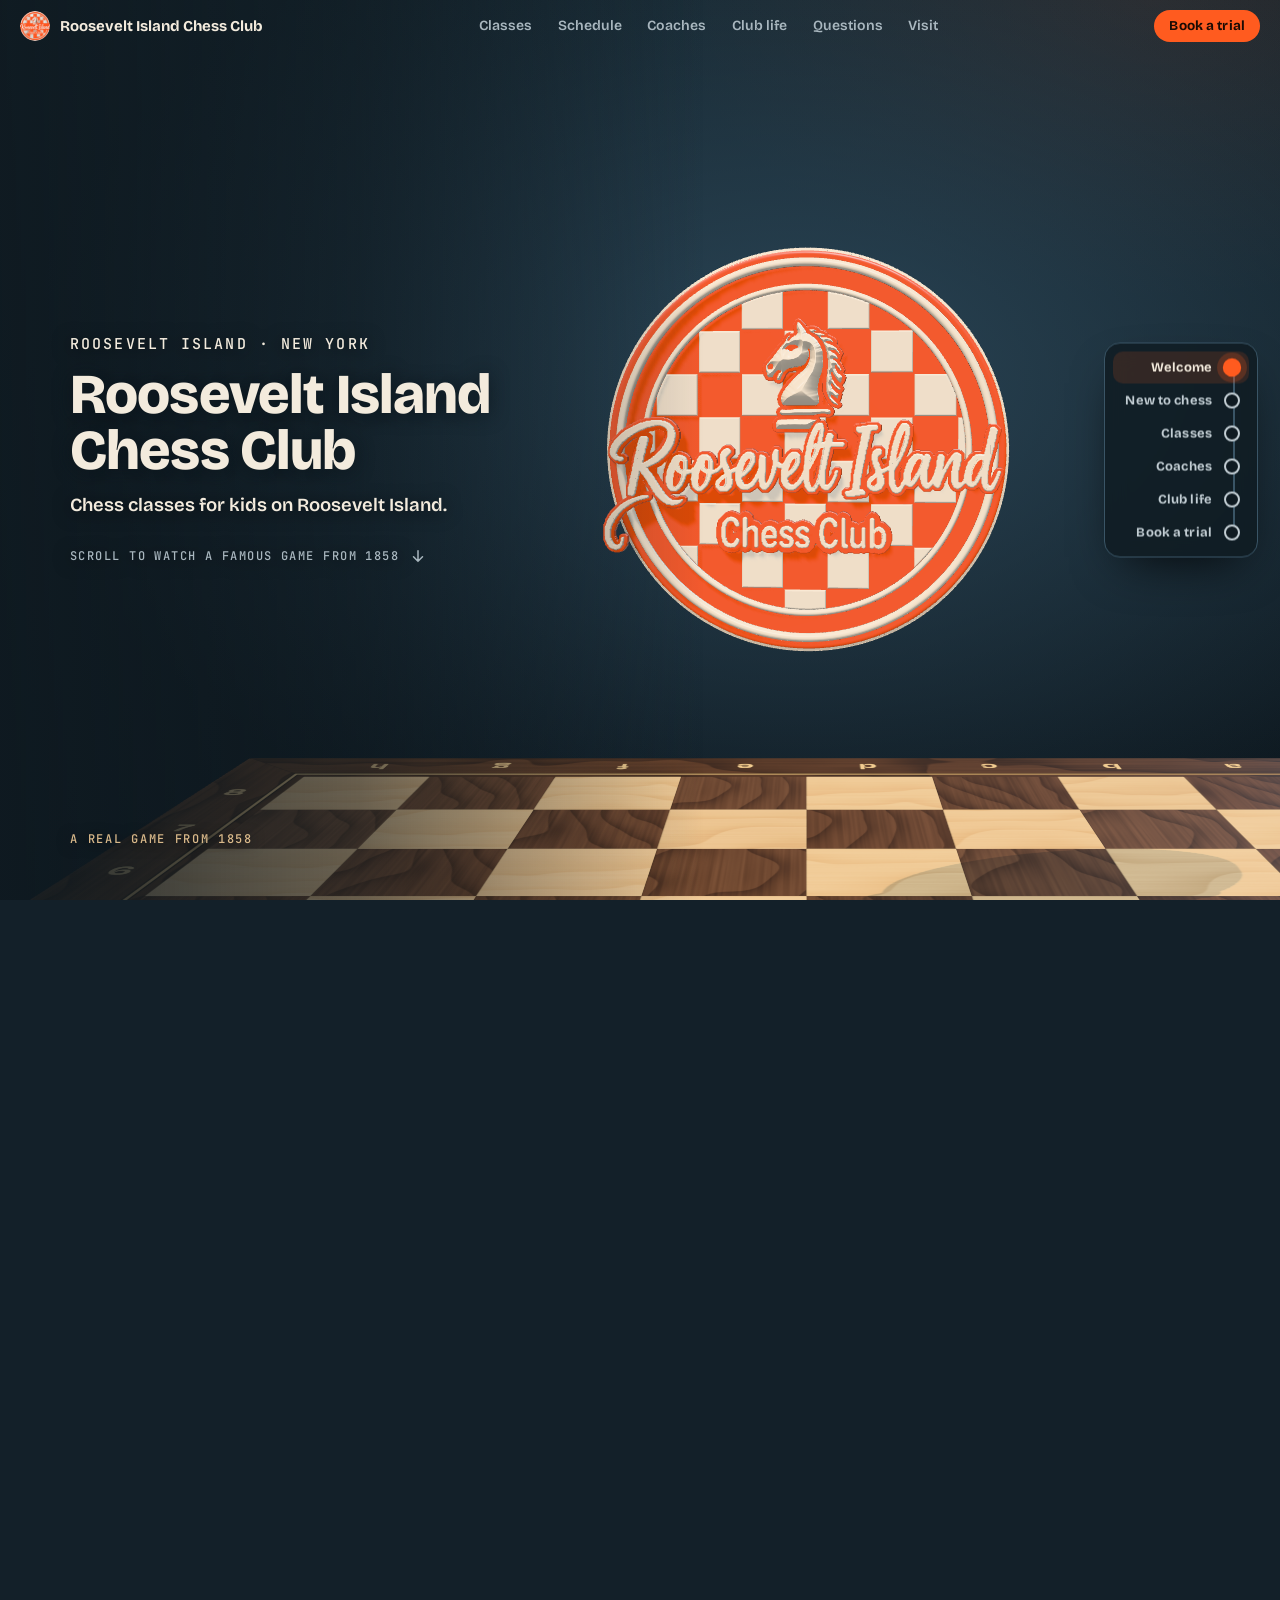
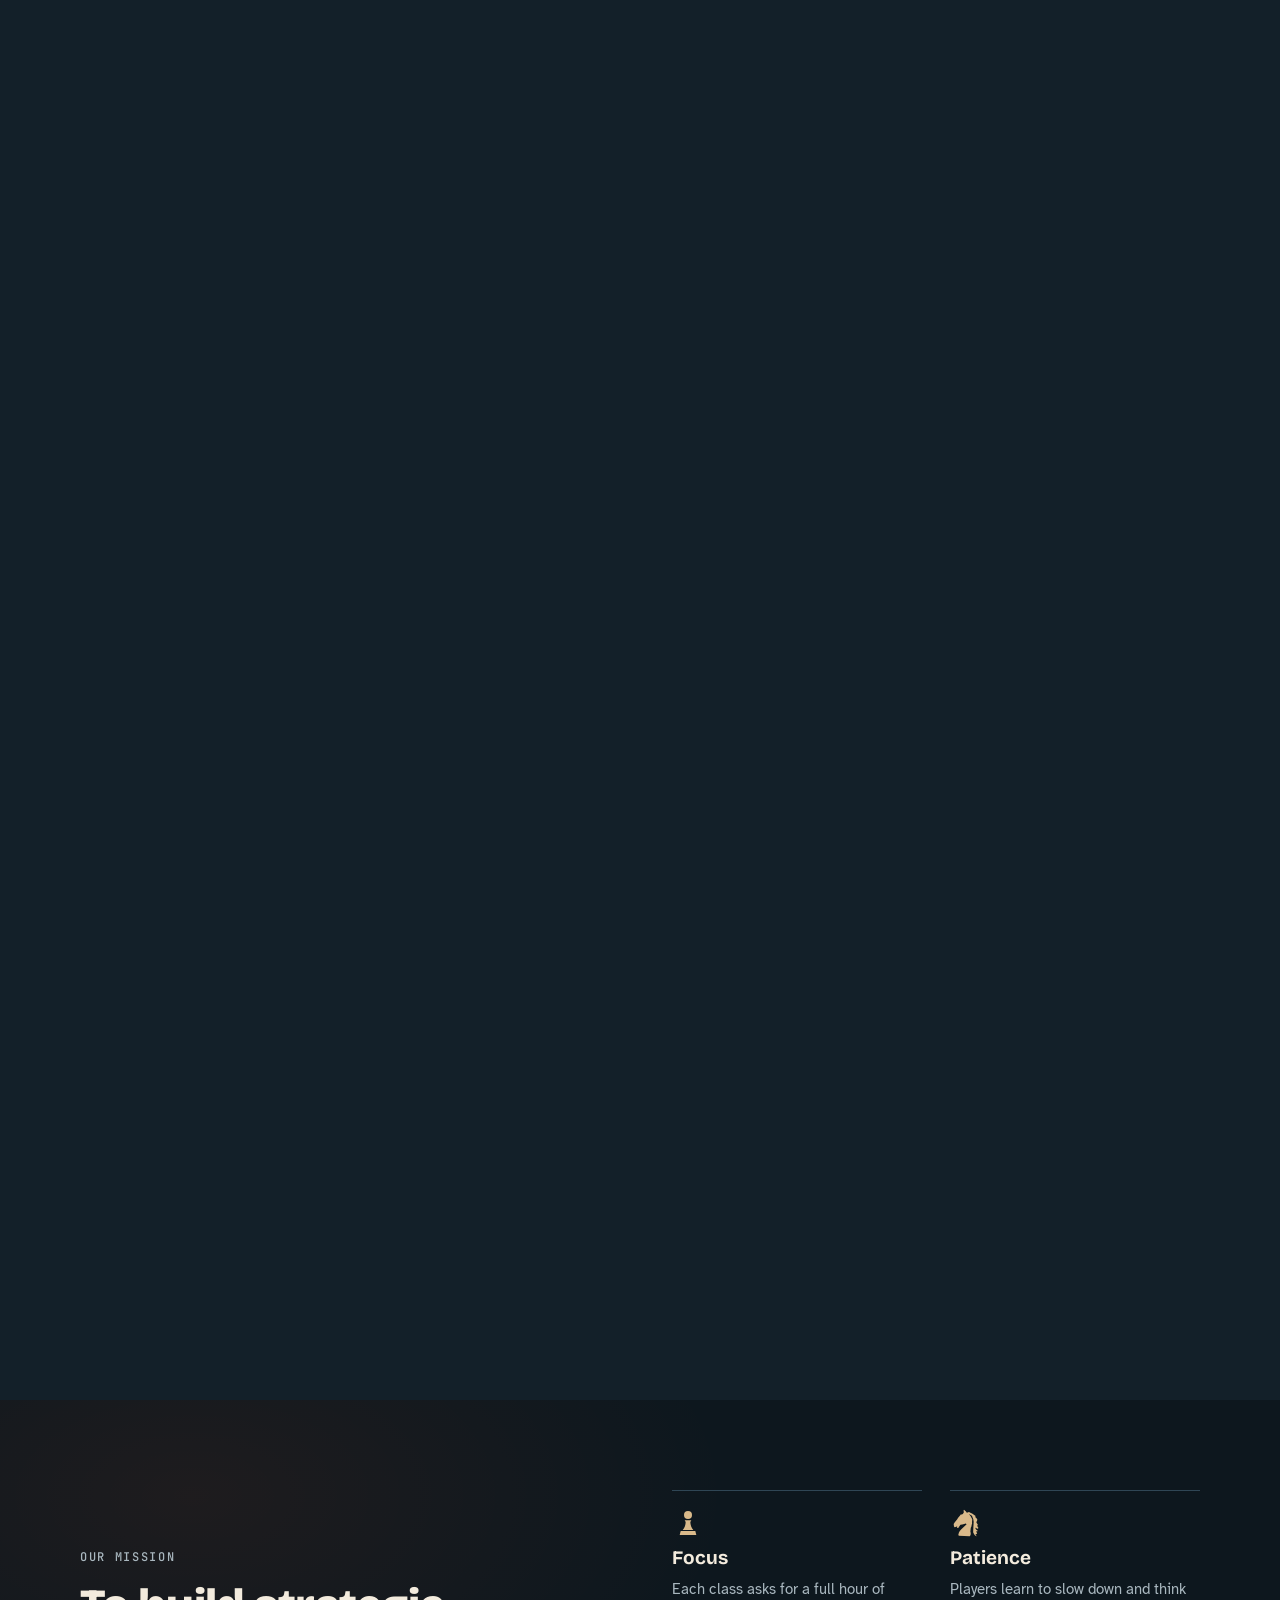
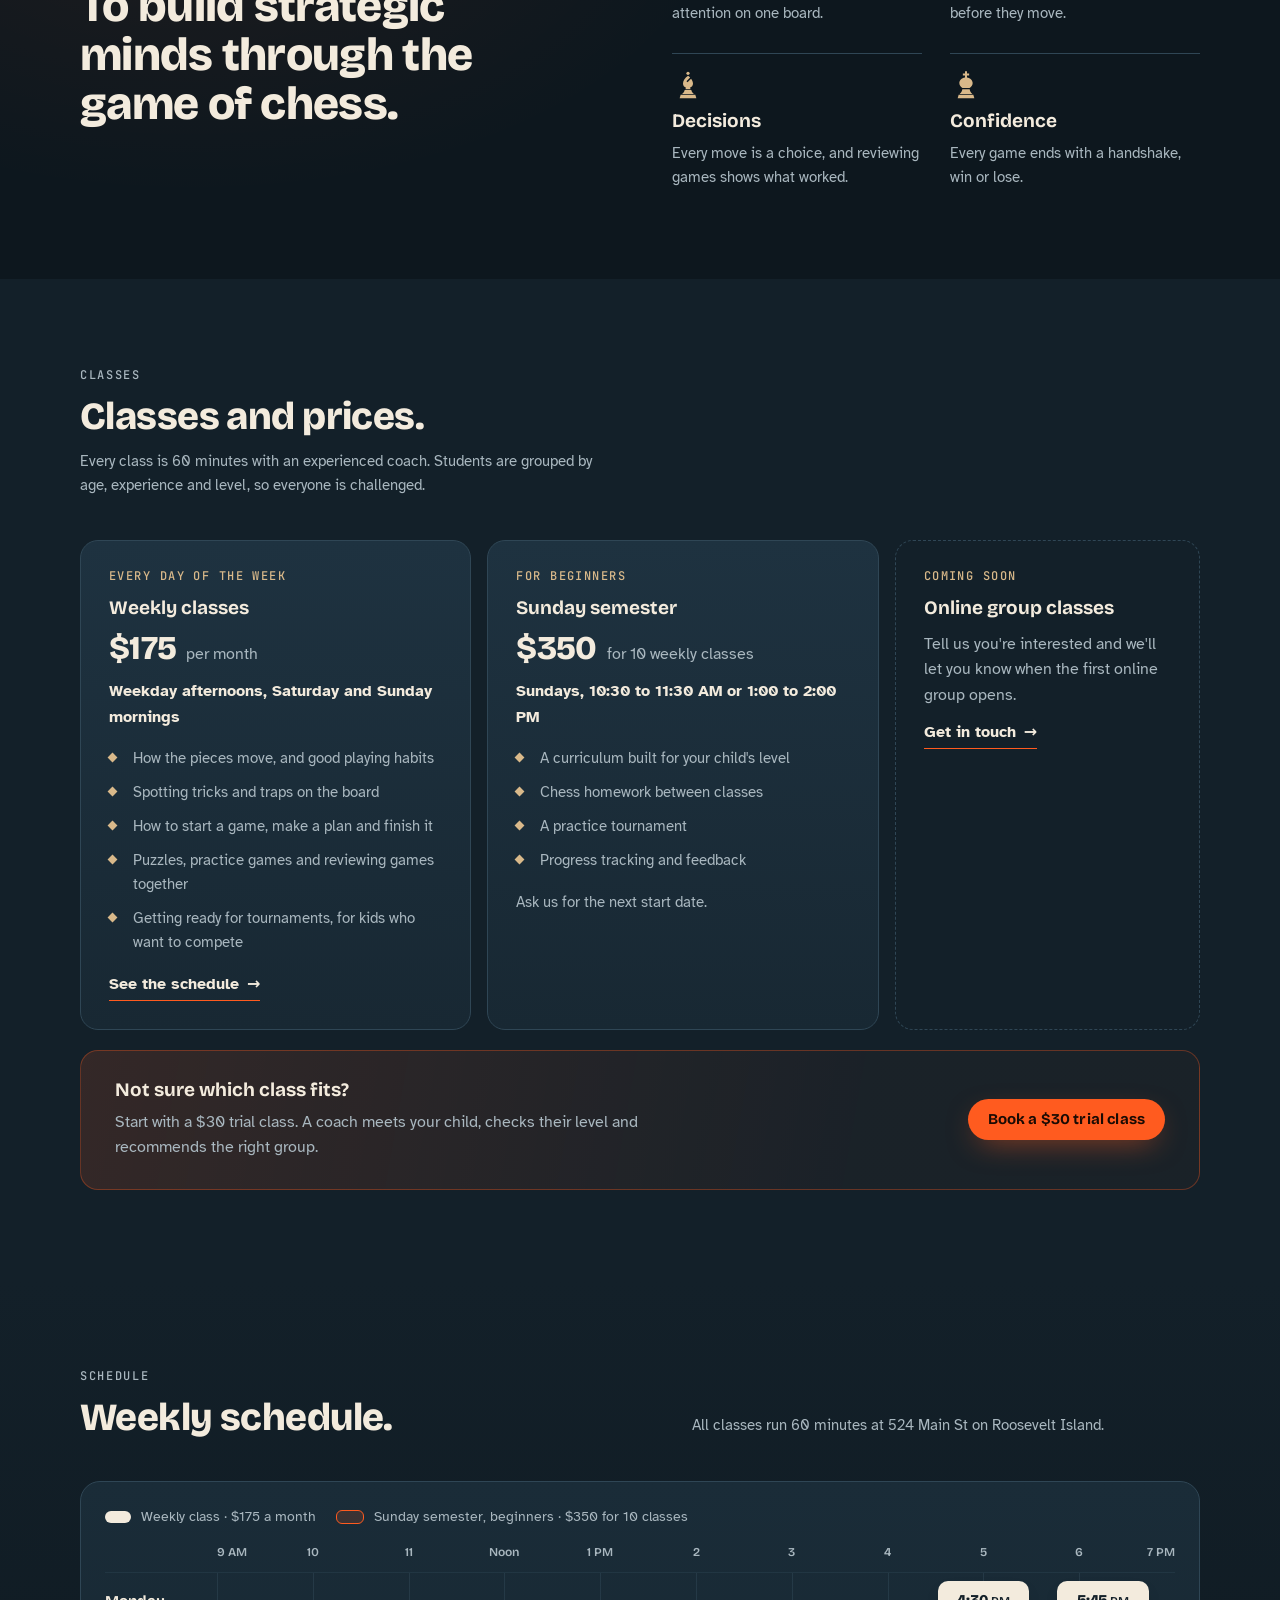
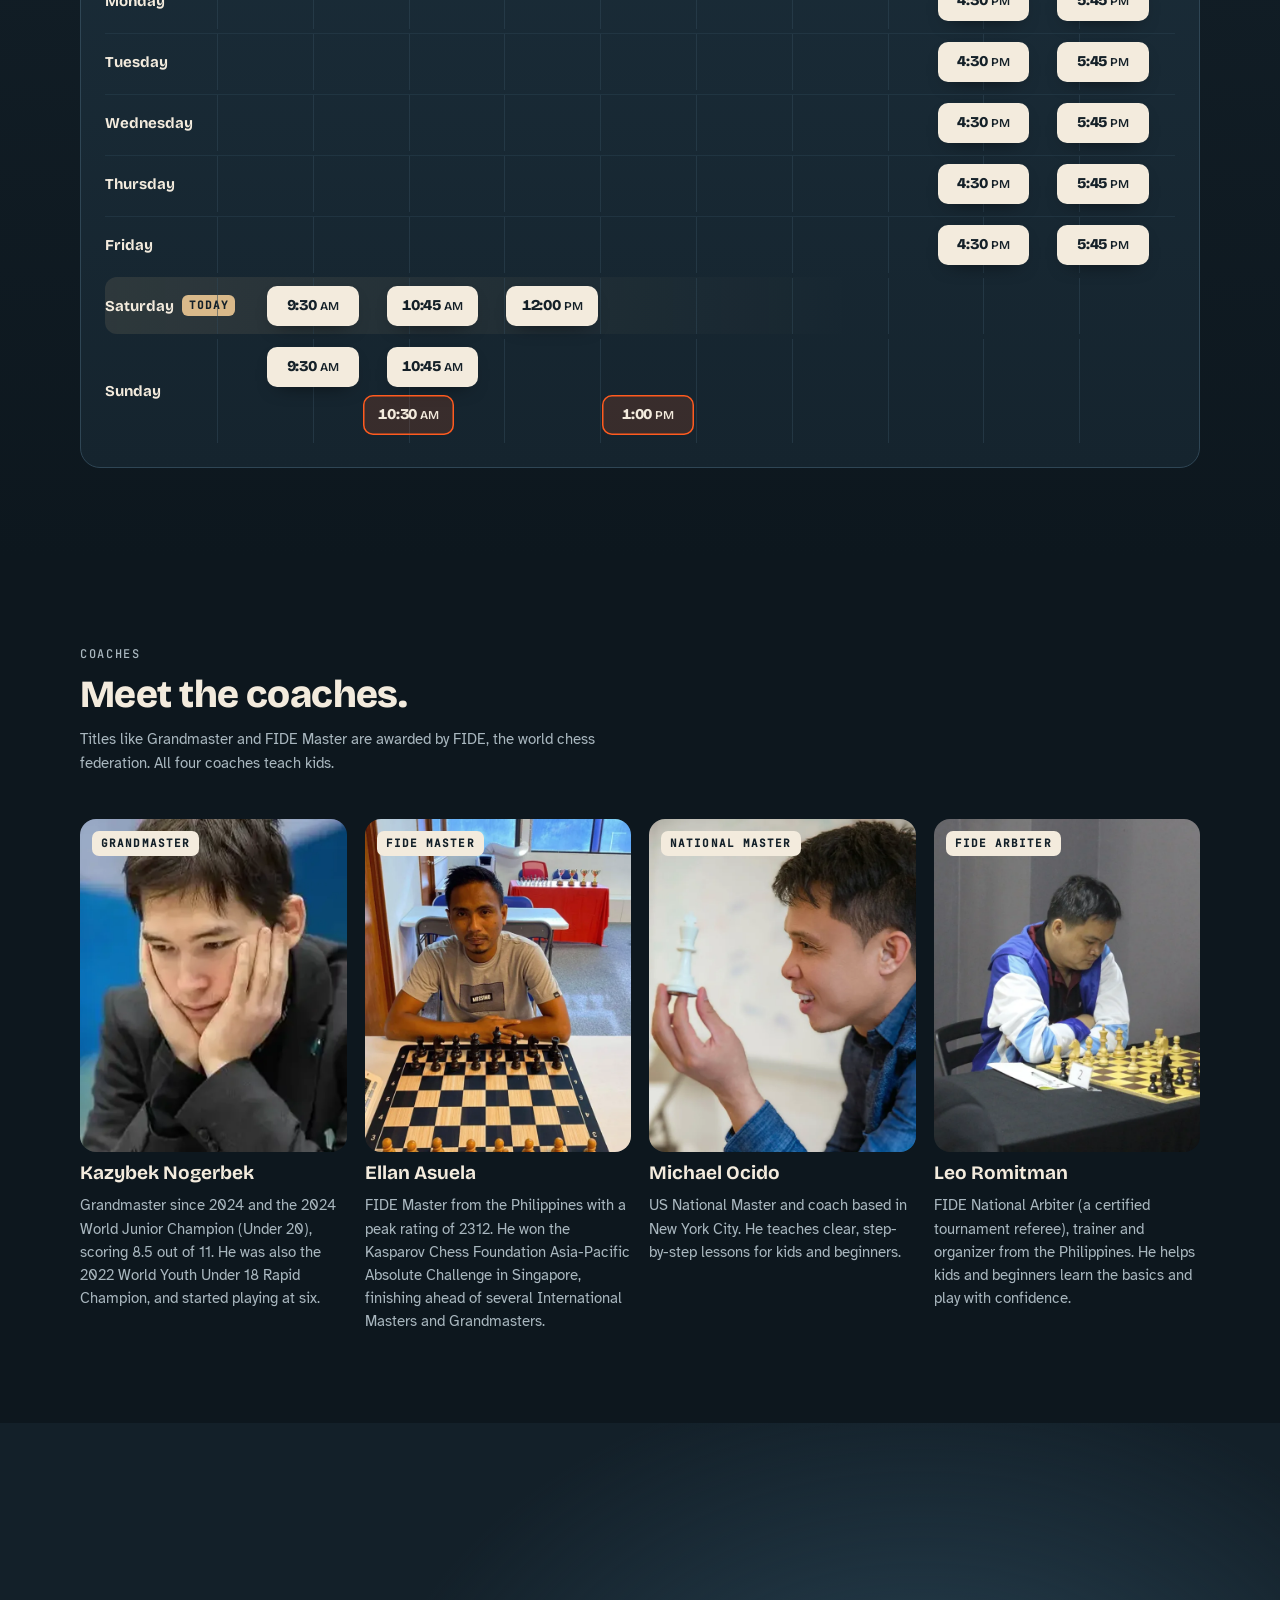
==== commit 1b5f1461: "Phase 4: launch prep, scale pass and lighter phones - Scale pass: smaller type and spacing, headline" ====
--- a/site/index.html
+++ b/site/index.html
@@ -10,11 +10,20 @@
 <link rel="apple-touch-icon" href="assets/img/club-logo-192.png">
 <meta property="og:type" content="website">
 <meta property="og:title" content="Roosevelt Island Chess Club">
-<meta property="og:description" content="Every game starts with one move. Chess classes for kids on Roosevelt Island, New York.">
-<!-- DEPLOY STEP: add og:url and og:image with the live absolute URL -->
-<link rel="preconnect" href="https://fonts.googleapis.com">
-<link rel="preconnect" href="https://fonts.gstatic.com" crossorigin>
-<link rel="stylesheet" href="https://fonts.googleapis.com/css2?family=Atkinson+Hyperlegible:ital,wght@0,400;0,700;1,400&family=Bricolage+Grotesque:opsz,wght@12..96,600;12..96,800&family=JetBrains+Mono:wght@500&display=swap">
+<meta property="og:description" content="Chess classes for kids on Roosevelt Island, New York, every day of the week. Book a $30 trial class.">
+<!-- SITE URL: these three addresses point at the current live copy. At the Cloudflare switch,
+     replace https://vdash2ernb.github.io/RooseveltIslandChessClub/ with https://rooseveltislandchessclub.com/ (see LAUNCH.md). -->
+<link rel="canonical" href="https://vdash2ernb.github.io/RooseveltIslandChessClub/">
+<meta property="og:url" content="https://vdash2ernb.github.io/RooseveltIslandChessClub/">
+<meta property="og:image" content="https://vdash2ernb.github.io/RooseveltIslandChessClub/assets/img/og-image.jpg">
+<meta property="og:image:width" content="1200">
+<meta property="og:image:height" content="630">
+<meta property="og:image:alt" content="The Roosevelt Island Chess Club medallion above a chessboard, with the words Chess classes for kids, every day of the week.">
+<meta property="og:site_name" content="Roosevelt Island Chess Club">
+<meta name="twitter:card" content="summary_large_image">
+<link rel="preload" href="assets/fonts/bricolage-grotesque/bricolage-grotesque-variable.woff2" as="font" type="font/woff2" crossorigin>
+<link rel="preload" href="assets/fonts/atkinson-hyperlegible/atkinson-hyperlegible-normal-400.woff2" as="font" type="font/woff2" crossorigin>
+<link rel="stylesheet" href="assets/css/fonts.css">
 <link rel="stylesheet" href="assets/css/story.css">
 <link rel="stylesheet" href="assets/css/site.css">
 <script>document.documentElement.classList.replace('no-js', 'js');</script>
@@ -395,7 +404,7 @@
   <section id="visit" class="visit" aria-labelledby="visit-title" tabindex="-1">
     <div class="wrap">
       <div class="visit-card reveal">
-        <img class="visit-mark" src="assets/img/club-logo-192.png" alt="" width="96" height="96" loading="lazy">
+        <img class="visit-mark" src="assets/img/club-logo-192.png" alt="" width="76" height="76" loading="lazy">
         <p class="kicker">Visit</p>
         <h2 id="visit-title">Come play with us.</h2>
         <a class="btn btn-large" href="https://docs.google.com/forms/d/1G6zBhqejS-meRX5k7vCEf42p3zNO0KbCbgAGP_9kiOs/preview" target="_blank" rel="noopener">Book a $30 trial class</a>
@@ -411,11 +420,35 @@
 </main>
 
 <footer class="foot">
-  <div class="wrap foot-grid">
-    <p class="foot-brand"><img src="assets/img/club-logo-64.png" alt="" width="28" height="28" loading="lazy"> Roosevelt Island Chess Club</p>
-    <p>524 Main St, New York, NY 10044 · <a href="tel:+19176178548">+1 (917) 617-8548</a></p>
-    <p class="foot-quote">“Life is like a game of chess, changing with each move.”</p>
-    <p>© 2026 Roosevelt Island Chess Club</p>
+  <div class="wrap">
+    <div class="foot-grid">
+      <div class="foot-col">
+        <p class="foot-brand"><img src="assets/img/club-logo-64.png" alt="" width="32" height="32" loading="lazy"> Roosevelt Island Chess Club</p>
+        <p class="foot-about">Chess classes, tournaments and meetups for kids and families on Roosevelt Island, New York.</p>
+      </div>
+      <nav class="foot-col" aria-label="Footer">
+        <h2>The club</h2>
+        <ul role="list">
+          <li><a href="#classes">Classes and prices</a></li>
+          <li><a href="#schedule">Weekly schedule</a></li>
+          <li><a href="#coaches">Coaches</a></li>
+          <li><a href="#faq">Questions</a></li>
+        </ul>
+      </nav>
+      <div class="foot-col">
+        <h2>Contact</h2>
+        <ul role="list">
+          <li>524 Main St, New York, NY 10044</li>
+          <li><a href="tel:+19176178548">+1 (917) 617-8548</a></li>
+          <li><a href="mailto:richessnyc@gmail.com">richessnyc@gmail.com</a></li>
+          <li><a href="https://www.facebook.com/profile.php?id=61584138810175" target="_blank" rel="noopener">Facebook</a></li>
+        </ul>
+      </div>
+    </div>
+    <div class="foot-base">
+      <p>© 2026 Roosevelt Island Chess Club</p>
+      <p class="foot-quote">“Life is like a game of chess, changing with each move.”</p>
+    </div>
   </div>
 </footer>
 
--- a/site/assets/css/fonts.css
+++ b/site/assets/css/fonts.css
@@ -0,0 +1,6 @@
+/* Self-hosted fonts (SIL Open Font License, see OFL.txt in each folder). Latin subset only. */
+@font-face { font-family: 'Atkinson Hyperlegible'; font-style: italic; font-weight: 400; font-display: swap; src: url('../fonts/atkinson-hyperlegible/atkinson-hyperlegible-italic-400.woff2') format('woff2'); unicode-range: U+0000-00FF, U+0131, U+0152-0153, U+02BB-02BC, U+02C6, U+02DA, U+02DC, U+0304, U+0308, U+0329, U+2000-206F, U+20AC, U+2122, U+2191, U+2193, U+2212, U+2215, U+FEFF, U+FFFD; }
+@font-face { font-family: 'Atkinson Hyperlegible'; font-style: normal; font-weight: 400; font-display: swap; src: url('../fonts/atkinson-hyperlegible/atkinson-hyperlegible-normal-400.woff2') format('woff2'); unicode-range: U+0000-00FF, U+0131, U+0152-0153, U+02BB-02BC, U+02C6, U+02DA, U+02DC, U+0304, U+0308, U+0329, U+2000-206F, U+20AC, U+2122, U+2191, U+2193, U+2212, U+2215, U+FEFF, U+FFFD; }
+@font-face { font-family: 'Atkinson Hyperlegible'; font-style: normal; font-weight: 700; font-display: swap; src: url('../fonts/atkinson-hyperlegible/atkinson-hyperlegible-normal-700.woff2') format('woff2'); unicode-range: U+0000-00FF, U+0131, U+0152-0153, U+02BB-02BC, U+02C6, U+02DA, U+02DC, U+0304, U+0308, U+0329, U+2000-206F, U+20AC, U+2122, U+2191, U+2193, U+2212, U+2215, U+FEFF, U+FFFD; }
+@font-face { font-family: 'Bricolage Grotesque'; font-style: normal; font-weight: 200 800; font-display: swap; src: url('../fonts/bricolage-grotesque/bricolage-grotesque-variable.woff2') format('woff2'); unicode-range: U+0000-00FF, U+0131, U+0152-0153, U+02BB-02BC, U+02C6, U+02DA, U+02DC, U+0304, U+0308, U+0329, U+2000-206F, U+20AC, U+2122, U+2191, U+2193, U+2212, U+2215, U+FEFF, U+FFFD; }
+@font-face { font-family: 'JetBrains Mono'; font-style: normal; font-weight: 500; font-display: swap; src: url('../fonts/jetbrains-mono/jetbrains-mono-normal-500.woff2') format('woff2'); unicode-range: U+0000-00FF, U+0131, U+0152-0153, U+02BB-02BC, U+02C6, U+02DA, U+02DC, U+0304, U+0308, U+0329, U+2000-206F, U+20AC, U+2122, U+2191, U+2193, U+2212, U+2215, U+FEFF, U+FFFD; }
--- a/site/assets/css/story.css
+++ b/site/assets/css/story.css
@@ -22,7 +22,7 @@
   margin: 0;
   background: var(--canvas);
   color: var(--ivory);
-  font: 17px/1.6 var(--body);
+  font: 16px/1.6 var(--body);
   -webkit-font-smoothing: antialiased;
 }
 h1, h2 { font-family: var(--display); margin: 0; text-wrap: balance; letter-spacing: -0.015em; }
@@ -40,25 +40,25 @@
 .btn {
   display: inline-flex; align-items: center; justify-content: center; gap: 8px;
   background: var(--orange); color: #1a0b04; text-decoration: none;
-  font: 700 16px/1 var(--display); letter-spacing: 0.01em;
-  padding: 15px 22px; border-radius: 999px;
+  font: 700 15px/1 var(--display); letter-spacing: 0.01em;
+  padding: 13px 20px; border-radius: 999px;
   box-shadow: 0 10px 30px -10px #ff5b1f99;
   transition: background 0.2s, transform 0.2s;
 }
 .btn:hover { background: var(--orange-hover); transform: translateY(-1px); }
-.btn-small { padding: 10px 16px; font-size: 14px; box-shadow: none; }
+.btn-small { padding: 9px 15px; font-size: 13.5px; box-shadow: none; }
 @media (pointer: coarse) { .btn, .btn-small { min-height: 44px; } }
 
 /* ------------------------------------------------------------ top bar */
 .topbar {
   position: fixed; top: 0; left: 0; right: 0; z-index: 20;
   display: flex; align-items: center; justify-content: space-between; gap: 16px;
-  padding: calc(env(safe-area-inset-top, 0px) + 14px) max(20px, env(safe-area-inset-right, 0px)) 14px max(20px, env(safe-area-inset-left, 0px));
+  padding: calc(env(safe-area-inset-top, 0px) + 10px) max(20px, env(safe-area-inset-right, 0px)) 10px max(20px, env(safe-area-inset-left, 0px));
   pointer-events: none;
 }
 .topbar > * { pointer-events: auto; }
-.brand { display: inline-flex; align-items: center; gap: 10px; text-decoration: none; font: 700 16px/1.1 var(--display); }
-.brand img { border-radius: 50%; display: block; }
+.brand { display: inline-flex; align-items: center; gap: 10px; text-decoration: none; font: 700 15px/1.1 var(--display); }
+.brand img { border-radius: 50%; display: block; width: 30px; height: 30px; }
 @media (max-width: 520px) { .brand span { display: none; } }
 
 /* ------------------------------------------------------------ the story */
@@ -82,7 +82,7 @@
 @media (max-width: 899px) { .scrim { background: linear-gradient(0deg, #0f1a21f2 0%, #0f1a21b3 30%, transparent 58%); } }
 
 .captions { position: relative; z-index: 2; padding: 120px var(--gutter) 80px; display: grid; gap: 40vh; }
-.js .captions { position: absolute; left: clamp(20px, 6vw, 96px); top: 50%; transform: translateY(-50%); width: min(560px, 42vw); padding: 0; display: block; }
+.js .captions { position: absolute; left: clamp(20px, 5.5vw, 88px); top: 50%; transform: translateY(-50%); width: min(470px, 38vw); padding: 0; display: block; }
 .js .cap { position: absolute; left: 0; right: 0; top: 50%; translate: 0 -50%; opacity: 0; will-change: opacity, transform; }
 .js .cap-arrival { opacity: 1; }
 @media (max-width: 899px) {
@@ -90,24 +90,26 @@
   .js .cap { top: auto; bottom: 0; translate: none; }
 }
 
-.cap { display: grid; gap: 14px; text-shadow: 0 2px 18px #0b141acc; }
-.cap h1 { font-size: clamp(42px, 6.2vw, 92px); font-weight: 800; line-height: 0.98; }
-.cap h2 { font-size: clamp(32px, 4.4vw, 62px); font-weight: 800; line-height: 1.02; }
-.cap p { font-size: clamp(17px, 1.5vw, 21px); color: var(--ivory); max-width: 36ch; }
-.cap .lede { font-size: clamp(20px, 2vw, 28px); font-family: var(--display); font-weight: 600; }
+/* Headline sizes follow the screen's width and its height, so short laptop screens stay balanced. */
+.cap { display: grid; gap: 12px; text-shadow: 0 2px 18px #0b141acc; }
+.cap h1 { font-size: clamp(34px, min(4.4vw, 8.4vh), 64px); font-weight: 800; line-height: 1; }
+.cap h2 { font-size: clamp(28px, min(3.1vw, 6.4vh), 46px); font-weight: 800; line-height: 1.05; }
+.cap p { font-size: clamp(15px, 1.15vw, 18px); color: var(--ivory); max-width: 36ch; }
+.cap .lede { font-size: clamp(17px, 1.45vw, 22px); font-family: var(--display); font-weight: 600; }
 .kicker, .notation { font: 500 12px/1.3 var(--mono); letter-spacing: 0.14em; text-transform: uppercase; color: var(--muted); }
 .notation { color: var(--maple); }
 .cap .btn { justify-self: start; margin-top: 6px; }
 .cap .credit { font: 400 14px/1.5 var(--body); color: var(--muted); max-width: 46ch; }
-.cue { display: inline-flex; align-items: center; gap: 10px; margin-top: 18px; font: 500 13px/1 var(--mono) !important; letter-spacing: 0.12em; text-transform: uppercase; color: var(--muted) !important; }
+.cap .cue { max-width: none; }
+.cue { display: inline-flex; align-items: center; gap: 10px; margin-top: 14px; font: 500 12px/1 var(--mono) !important; letter-spacing: 0.12em; text-transform: uppercase; color: var(--muted) !important; }
 .cue svg { width: 18px; height: 18px; animation: nudge 2.2s ease-in-out infinite; }
 @keyframes nudge { 50% { transform: translateY(5px); } }
 
 /* Move readout: which move this is, and what happened, in plain words. */
-.hud { position: absolute; z-index: 3; left: clamp(20px, 6vw, 96px); bottom: calc(env(safe-area-inset-bottom, 0px) + 28px); display: none; gap: 4px; margin: 0; max-width: 40ch; text-shadow: 0 2px 14px #0b141a; }
+.hud { position: absolute; z-index: 3; left: clamp(20px, 5.5vw, 88px); bottom: calc(env(safe-area-inset-bottom, 0px) + 28px); display: none; gap: 4px; margin: 0; max-width: 40ch; text-shadow: 0 2px 14px #0b141a; }
 .js .hud { display: grid; }
 .hud-move { font: 500 12px/1.3 var(--mono); letter-spacing: 0.14em; text-transform: uppercase; color: var(--maple); }
-.hud-say { font: 700 17px/1.35 var(--display); color: var(--ivory); min-height: 1.35em; }
+.hud-say { font: 700 15px/1.35 var(--display); color: var(--ivory); min-height: 1.35em; }
 @media (max-width: 899px) {
   .hud { left: var(--gutter); right: max(20px, env(safe-area-inset-right, 0px)); bottom: auto; top: calc(env(safe-area-inset-top, 0px) + 72px); }
   .hud-say { font-size: 15px; }
@@ -116,23 +118,23 @@
 /* Chapter rail: a readable panel of chapters on the right. */
 .rail {
   position: absolute; z-index: 3; right: max(22px, env(safe-area-inset-right, 0px)); top: 50%; transform: translateY(-50%);
-  display: none; flex-direction: column; gap: 2px; padding: 10px;
-  background: #0f1a21c7; border: 1px solid #3a5566; border-radius: 18px;
+  display: none; flex-direction: column; gap: 1px; padding: 8px;
+  background: #0f1a21c7; border: 1px solid #3a5566; border-radius: 16px;
   backdrop-filter: blur(12px); -webkit-backdrop-filter: blur(12px); box-shadow: 0 20px 50px -20px #000d;
 }
 .js .rail { display: flex; }
 .rail::before {
-  content: ""; position: absolute; right: 26px; top: 26px; bottom: 26px; width: 2px; background: #3a5566; border-radius: 2px;
+  content: ""; position: absolute; right: 22px; top: 22px; bottom: 22px; width: 2px; background: #3a5566; border-radius: 2px;
 }
 .rail button {
   position: relative; appearance: none; border: 0; background: none; cursor: pointer; color: #c3ced4;
-  display: flex; align-items: center; justify-content: flex-end; gap: 14px; padding: 10px 10px 10px 14px; border-radius: 12px;
-  font: 700 14px/1 var(--display); letter-spacing: 0.01em; text-align: right; white-space: nowrap;
+  display: flex; align-items: center; justify-content: flex-end; gap: 12px; padding: 8px 9px 8px 12px; border-radius: 10px;
+  font: 700 13px/1 var(--display); letter-spacing: 0.01em; text-align: right; white-space: nowrap;
   transition: background 0.25s, color 0.25s;
 }
 .rail button:hover { background: #ffffff12; color: var(--ivory); }
 .rail button::after {
-  content: ""; flex: none; width: 14px; height: 14px; border-radius: 50%; border: 2px solid #c3ced4; background: #0f1a21;
+  content: ""; flex: none; width: 12px; height: 12px; border-radius: 50%; border: 2px solid #c3ced4; background: #0f1a21;
   transition: background 0.3s, border-color 0.3s, transform 0.3s, box-shadow 0.3s;
 }
 .rail button[aria-current="step"] { color: var(--ivory); background: #ff5b1f24; }
@@ -144,12 +146,11 @@
 @media (max-width: 899px) { .js .rail { display: none; } }
 
 /* ------------------------------------------------------------ after the story */
-.wrap { max-width: 1120px; margin: 0 auto; padding-left: var(--gutter); padding-right: max(20px, env(safe-area-inset-right, 0px)); }
+.wrap { max-width: 1160px; margin: 0 auto; padding-left: var(--gutter); padding-right: max(20px, env(safe-area-inset-right, 0px)); }
 .facts { display: grid; gap: 28px; margin: 0; width: 100%; }
 .facts div { display: grid; gap: 8px; padding-top: 14px; border-top: 1px solid var(--line); }
 .facts dt { font: 500 12px/1 var(--mono); letter-spacing: 0.14em; text-transform: uppercase; color: var(--muted); }
-.facts dd { margin: 0; font-size: 18px; line-height: 1.45; }
-.foot { padding-block: 32px 48px; color: var(--muted); font-size: 14px; border-top: 1px solid var(--line); }
+.facts dd { margin: 0; font-size: 16px; line-height: 1.45; }
 
 @media (prefers-reduced-motion: reduce) {
   .cue svg { animation: none; }
--- a/site/assets/css/site.css
+++ b/site/assets/css/site.css
@@ -5,24 +5,24 @@
   clip: rect(0 0 0 0); white-space: nowrap; border: 0;
 }
 
-main > section:not(.story) { position: relative; padding-block: clamp(80px, 11vw, 150px); scroll-margin-top: 64px; }
+main > section:not(.story) { position: relative; padding-block: clamp(56px, 7vw, 104px); scroll-margin-top: 56px; }
 main > section:focus { outline: none; }
-main > section:not(.story) h2 { font-size: clamp(34px, 4.8vw, 62px); font-weight: 800; line-height: 1.02; }
-main > section:not(.story) h3 { font-family: var(--display); font-weight: 700; font-size: 22px; line-height: 1.15; margin: 0; }
-.sec-head { display: grid; gap: 16px; max-width: 760px; margin-bottom: clamp(36px, 5vw, 60px); }
+main > section:not(.story) h2 { font-size: clamp(28px, 3vw, 44px); font-weight: 800; line-height: 1.06; }
+main > section:not(.story) h3 { font-family: var(--display); font-weight: 700; font-size: 19px; line-height: 1.2; margin: 0; }
+.sec-head { display: grid; gap: 12px; max-width: 720px; margin-bottom: clamp(28px, 3.4vw, 44px); }
 .sec-head-row { max-width: none; grid-template-columns: minmax(0, 1fr) minmax(0, 0.9fr); align-items: end; gap: 24px 48px; }
-.sec-head-row > div { display: grid; gap: 16px; }
-.sec-lede { color: var(--muted); font-size: clamp(17px, 1.4vw, 19px); max-width: 52ch; }
+.sec-head-row > div { display: grid; gap: 12px; }
+.sec-lede { color: var(--muted); font-size: clamp(15px, 1.1vw, 17px); max-width: 52ch; }
 @media (max-width: 800px) { .sec-head-row { grid-template-columns: 1fr; } }
 
 .text-link { color: var(--ivory); font-weight: 700; text-decoration: none; display: inline-flex; gap: 8px; align-items: center; border-bottom: 1.5px solid var(--orange); padding-bottom: 2px; justify-self: start; }
 .text-link::after { content: "→"; transition: transform 0.2s; }
 .text-link:hover::after { transform: translateX(3px); }
 
-.btn-large { padding: 19px 30px; font-size: 18px; }
+.btn-large { padding: 16px 26px; font-size: 16px; }
 .btn-ghost {
   appearance: none; cursor: pointer; background: transparent; color: var(--ivory);
-  border: 1.5px solid var(--line); border-radius: 999px; padding: 11px 18px; font: 700 15px/1 var(--display);
+  border: 1.5px solid var(--line); border-radius: 999px; padding: 10px 16px; font: 700 14px/1 var(--display);
   transition: border-color 0.2s, background 0.2s;
 }
 .btn-ghost:hover { border-color: var(--ivory); }
@@ -38,7 +38,7 @@
 .topbar { transition: background 0.35s, box-shadow 0.35s, backdrop-filter 0.35s; }
 .topbar.solid { background: #0f1a21d9; backdrop-filter: blur(12px); -webkit-backdrop-filter: blur(12px); box-shadow: 0 1px 0 var(--line); }
 .nav { display: flex; gap: clamp(14px, 2vw, 28px); }
-.nav a { text-decoration: none; color: var(--muted); font: 600 15px/1 var(--display); padding: 8px 0; transition: color 0.2s; }
+.nav a { text-decoration: none; color: var(--muted); font: 600 14px/1 var(--display); padding: 8px 0; transition: color 0.2s; }
 .nav a:hover, .nav a[aria-current="true"] { color: var(--ivory); }
 .topbar-actions { display: flex; gap: 10px; align-items: center; }
 .menu-btn { display: none; appearance: none; cursor: pointer; background: #1b2c37cc; color: var(--ivory); border: 1px solid var(--line); border-radius: 999px; padding: 10px 16px; font: 700 14px/1 var(--display); }
@@ -58,13 +58,13 @@
 
 /* ------------------------------------------------------------ why chess */
 .why { background: radial-gradient(900px 500px at 15% 20%, #ff5b1f12, transparent 60%), var(--canvas-deep); }
-.why-grid { display: grid; grid-template-columns: minmax(0, 1.05fr) minmax(0, 1fr); gap: clamp(40px, 6vw, 96px); align-items: center; }
-.why-mission { display: grid; gap: 20px; }
-.why-mission h2 { font-size: clamp(38px, 5.4vw, 74px) !important; }
-.why-list { list-style: none; margin: 0; padding: 0; display: grid; grid-template-columns: repeat(2, minmax(0, 1fr)); gap: 36px 32px; }
-.why-list li { display: grid; gap: 10px; align-content: start; padding-top: 18px; border-top: 1px solid var(--line); }
-.why-list p { color: var(--muted); }
-.why-mark { width: 38px; height: 38px; fill: var(--maple); display: block; }
+.why-grid { display: grid; grid-template-columns: minmax(0, 1fr) minmax(0, 1fr); gap: clamp(32px, 5vw, 72px); align-items: center; }
+.why-mission { display: grid; gap: 16px; }
+.why-mission h2 { font-size: clamp(30px, 3.6vw, 52px) !important; }
+.why-list { list-style: none; margin: 0; padding: 0; display: grid; grid-template-columns: repeat(2, minmax(0, 1fr)); gap: 28px 28px; }
+.why-list li { display: grid; gap: 8px; align-content: start; padding-top: 16px; border-top: 1px solid var(--line); }
+.why-list p { color: var(--muted); font-size: 15px; }
+.why-mark { width: 32px; height: 32px; fill: var(--maple); display: block; }
 @media (max-width: 900px) {
   .why-grid { grid-template-columns: 1fr; text-align: center; }
   .why-mission { justify-items: center; }
@@ -76,27 +76,27 @@
 
 /* ------------------------------------------------------------ classes */
 .classes { background: var(--canvas); }
-.class-cards { display: grid; grid-template-columns: minmax(0, 1fr) minmax(0, 1fr) minmax(0, 0.78fr); gap: 20px; align-items: stretch; }
+.class-cards { display: grid; grid-template-columns: minmax(0, 1fr) minmax(0, 1fr) minmax(0, 0.78fr); gap: 16px; align-items: stretch; }
 .class-card {
-  display: grid; gap: 14px; align-content: start; padding: clamp(24px, 3vw, 34px);
+  display: grid; gap: 12px; align-content: start; padding: clamp(20px, 2.2vw, 28px);
   background: linear-gradient(180deg, #1e3240, #182833); border: 1px solid var(--line); border-radius: 18px;
 }
 .class-card-soon { background: transparent; border-style: dashed; }
 .class-card-soon p:not(.class-tag) { color: var(--muted); }
 .class-tag { font: 500 12px/1.3 var(--mono); letter-spacing: 0.12em; text-transform: uppercase; color: var(--maple); }
 .price { color: var(--muted); }
-.price span { font: 800 clamp(36px, 3.6vw, 48px)/1 var(--display); color: var(--ivory); margin-right: 6px; letter-spacing: -0.02em; }
+.price span { font: 800 clamp(30px, 2.6vw, 38px)/1 var(--display); color: var(--ivory); margin-right: 6px; letter-spacing: -0.02em; }
 .class-when { color: var(--ivory); font-weight: 700; }
 .class-note { color: var(--muted); font-size: 15px; }
 .ticks { list-style: none; margin: 4px 0 6px; padding: 0; display: grid; gap: 10px; }
-.ticks li { display: grid; grid-template-columns: 14px minmax(0, 1fr); gap: 12px; color: var(--muted); font-size: 16px; }
-.ticks li::before { content: ""; width: 7px; height: 7px; margin-top: 9px; background: var(--maple); transform: rotate(45deg); }
+.ticks li { display: grid; grid-template-columns: 14px minmax(0, 1fr); gap: 10px; color: var(--muted); font-size: 15px; }
+.ticks li::before { content: ""; width: 7px; height: 7px; margin-top: 8px; background: var(--maple); transform: rotate(45deg); }
 @media (max-width: 1000px) { .class-cards { grid-template-columns: 1fr 1fr; } .class-card-soon { grid-column: 1 / -1; } }
 @media (max-width: 680px) { .class-cards { grid-template-columns: 1fr; } }
 
 .trial-band {
-  margin-top: 28px; display: flex; flex-wrap: wrap; gap: 20px 40px; align-items: center; justify-content: space-between;
-  padding: clamp(24px, 3vw, 34px) clamp(24px, 3.4vw, 40px); border-radius: 18px;
+  margin-top: 20px; display: flex; flex-wrap: wrap; gap: 16px 32px; align-items: center; justify-content: space-between;
+  padding: clamp(20px, 2.4vw, 28px) clamp(20px, 2.8vw, 34px); border-radius: 18px;
   background: linear-gradient(100deg, #ff5b1f24, #ff5b1f08 70%); border: 1px solid #ff5b1f55;
 }
 .trial-band > div { display: grid; gap: 8px; max-width: 58ch; }
@@ -105,12 +105,12 @@
 /* ------------------------------------------------------------ schedule: a week on a real time axis */
 .schedule { background: linear-gradient(180deg, var(--canvas), var(--canvas-deep)); }
 .tt {
-  --day-col: 128px; --t0: 9; --span: 10; --lane: 48px;
-  position: relative; display: grid; gap: 6px;
-  padding: clamp(18px, 2.4vw, 30px); border-radius: 22px;
+  --day-col: 112px; --t0: 9; --span: 10; --lane: 40px;
+  position: relative; display: grid; gap: 4px;
+  padding: clamp(16px, 2vw, 24px); border-radius: 20px;
   background: linear-gradient(180deg, #1a2c38, #15242e); border: 1px solid var(--line);
 }
-.tt-legend { display: flex; flex-wrap: wrap; gap: 10px 22px; margin-bottom: 18px; font-size: 14px; color: var(--muted); }
+.tt-legend { display: flex; flex-wrap: wrap; gap: 8px 20px; margin-bottom: 14px; font-size: 13.5px; color: var(--muted); }
 .key { display: inline-flex; align-items: center; gap: 10px; }
 .key::before { content: ""; width: 26px; height: 12px; border-radius: 6px; }
 .key-weekly::before { background: var(--ivory); }
@@ -125,7 +125,7 @@
 .tt-axis span:last-child { translate: -100% 0; }
 
 .tt-row { position: relative; display: grid; grid-template-columns: var(--day-col) minmax(0, 1fr); align-items: center; min-height: calc(var(--lane) + 16px); border-top: 1px solid #2f465566; }
-.tt-row h3 { font-size: 16px !important; color: var(--ivory); display: flex; align-items: center; gap: 8px; }
+.tt-row h3 { font-size: 15px !important; color: var(--ivory); display: flex; align-items: center; gap: 8px; }
 .tt-row ul {
   list-style: none; margin: 0; padding: 0; position: relative; height: calc(var(--lane) + 16px);
   /* hour lines */
@@ -138,10 +138,10 @@
   left: calc((var(--s) - var(--t0)) / var(--span) * 100% + 2px);
   width: calc((var(--e) - var(--s)) / var(--span) * 100% - 4px);
   display: flex; align-items: center; justify-content: center; gap: 3px; white-space: nowrap;
-  border-radius: 12px; background: var(--ivory); color: #142028;
-  font: 600 13px/1 var(--display); box-shadow: 0 8px 20px -12px #000c;
-}
-.tt-row li time { font: 800 17px/1 var(--display); letter-spacing: -0.01em; font-variant-numeric: tabular-nums; }
+  border-radius: 10px; background: var(--ivory); color: #142028;
+  font: 600 12px/1 var(--display); box-shadow: 0 8px 20px -12px #000c;
+}
+.tt-row li time { font: 800 15px/1 var(--display); letter-spacing: -0.01em; font-variant-numeric: tabular-nums; }
 .tt-row li.sem { top: calc(var(--lane) + 16px); background: #ff5b1f26; color: var(--ivory); box-shadow: inset 0 0 0 1.5px var(--orange); }
 .tt-row.today { background: linear-gradient(90deg, #d9b98a1f, transparent 70%); border-radius: 12px; border-top-color: transparent; }
 .tt-row.today + .tt-row { border-top-color: transparent; }
@@ -164,15 +164,15 @@
 
 /* ------------------------------------------------------------ coaches */
 .coaches { background: var(--canvas-deep); }
-.coach-row { display: grid; grid-template-columns: repeat(4, minmax(0, 1fr)); gap: 22px; }
-.coach { display: grid; gap: 12px; align-content: start; position: relative; }
+.coach-row { display: grid; grid-template-columns: repeat(4, minmax(0, 1fr)); gap: 18px; }
+.coach { display: grid; gap: 10px; align-content: start; position: relative; }
 .coach img { width: 100%; height: auto; aspect-ratio: 4 / 5; object-fit: cover; border-radius: 16px; display: block; filter: saturate(0.92); transition: filter 0.4s, transform 0.6s; }
 .coach:hover img { filter: saturate(1.05); }
-.coach p:not(.title-badge) { color: var(--muted); font-size: 15.5px; }
+.coach p:not(.title-badge) { color: var(--muted); font-size: 14.5px; }
 .title-badge {
   position: absolute; top: 12px; left: 12px; margin: 0;
-  font: 700 13px/1 var(--mono); letter-spacing: 0.1em; color: var(--canvas);
-  background: var(--ivory); padding: 8px 10px; border-radius: 8px;
+  font: 700 11px/1 var(--mono); letter-spacing: 0.1em; text-transform: uppercase; color: var(--canvas);
+  background: var(--ivory); padding: 7px 9px; border-radius: 7px;
 }
 @media (max-width: 1000px) {
   .coach-row { grid-template-columns: none; grid-auto-flow: column; grid-auto-columns: minmax(250px, 72%); overflow-x: auto; scroll-snap-type: x mandatory; padding-bottom: 12px; margin-inline: calc(-1 * var(--gutter)); padding-inline: var(--gutter); scroll-padding-inline: var(--gutter); }
@@ -182,12 +182,12 @@
 /* ------------------------------------------------------------ your move */
 .puzzle { background: radial-gradient(800px 600px at 72% 50%, #2a4556 0%, transparent 70%), var(--canvas); overflow: hidden; }
 .puzzle-grid { display: grid; grid-template-columns: minmax(0, 0.8fr) minmax(0, 1.2fr); gap: clamp(32px, 5vw, 72px); align-items: center; }
-.puzzle-copy { display: grid; gap: 18px; align-content: center; }
+.puzzle-copy { display: grid; gap: 14px; align-content: center; }
 .puzzle-copy > p:not(.kicker):not(.puzzle-status) { color: var(--muted); max-width: 42ch; }
-.puzzle-status { font: 500 15px/1.5 var(--mono); color: var(--ivory); min-height: 3em; padding: 14px 16px; border-radius: 12px; background: #ffffff08; border: 1px solid var(--line); }
+.puzzle-status { font: 500 13.5px/1.5 var(--mono); color: var(--ivory); min-height: 3em; padding: 14px 16px; border-radius: 12px; background: #ffffff08; border: 1px solid var(--line); }
 .puzzle-status.win { border-color: var(--orange); background: #ff5b1f1a; }
 .puzzle-actions { display: flex; flex-wrap: wrap; gap: 10px; }
-.puzzle-stage { position: relative; aspect-ratio: 1 / 1; width: 100%; max-width: 680px; justify-self: center; }
+.puzzle-stage { position: relative; aspect-ratio: 1 / 1; width: 100%; max-width: 560px; justify-self: center; }
 #puzzle-canvas { position: absolute; inset: 0; width: 100%; height: 100%; display: block; opacity: 0; transition: opacity 0.9s; }
 .puzzle-stage.ready #puzzle-canvas { opacity: 1; }
 .puzzle-loading { position: absolute; inset: 0; display: grid; place-items: center; font: 500 12px/1 var(--mono); letter-spacing: 0.14em; text-transform: uppercase; color: var(--muted); }
@@ -204,7 +204,7 @@
 
 /* ------------------------------------------------------------ club life */
 .club { background: linear-gradient(180deg, var(--canvas), var(--canvas-deep)); }
-.mosaic { display: grid; grid-template-columns: repeat(4, minmax(0, 1fr)); grid-auto-rows: clamp(150px, 15vw, 230px); gap: 14px; }
+.mosaic { display: grid; grid-template-columns: repeat(4, minmax(0, 1fr)); grid-auto-rows: clamp(120px, 11vw, 186px); gap: 12px; }
 .mosaic figure { margin: 0; position: relative; overflow: hidden; border-radius: 16px; background: var(--panel); }
 .mosaic img { width: 100%; height: 100%; object-fit: cover; display: block; transition: transform 1.2s cubic-bezier(.2,.7,.2,1); }
 .mosaic figure:hover img { transform: scale(1.04); }
@@ -223,11 +223,11 @@
 .events { background: var(--canvas-deep); }
 .events-grid { display: grid; grid-template-columns: minmax(0, 1fr) minmax(0, 1fr); gap: clamp(32px, 5vw, 80px); align-items: center; }
 .events-grid .sec-head { margin-bottom: 0; }
-.event { padding: clamp(26px, 3vw, 38px); border-radius: 20px; display: grid; gap: 18px; background: #182833; border: 1px solid var(--line); position: relative; overflow: hidden; }
+.event { padding: clamp(22px, 2.4vw, 30px); border-radius: 20px; display: grid; gap: 14px; background: #182833; border: 1px solid var(--line); position: relative; overflow: hidden; }
 .event::before { content: ""; position: absolute; inset: 0 auto 0 0; width: 4px; background: var(--maple); }
 .event-when { font: 500 13px/1.4 var(--mono); color: var(--muted); letter-spacing: 0.04em; }
 .event-when span { color: var(--maple); text-transform: uppercase; letter-spacing: 0.12em; margin-right: 8px; }
-.event h3 { font-size: clamp(24px, 2.4vw, 32px) !important; }
+.event h3 { font-size: clamp(20px, 1.8vw, 26px) !important; }
 .event-facts { margin: 0; display: grid; gap: 12px; }
 .event-facts div { display: grid; grid-template-columns: 96px minmax(0, 1fr); gap: 12px; padding-top: 12px; border-top: 1px solid var(--line); }
 .event-facts dt { font: 500 12px/1.6 var(--mono); letter-spacing: 0.1em; text-transform: uppercase; color: var(--muted); }
@@ -241,27 +241,42 @@
 .faq details { border-bottom: 1px solid var(--line); }
 .faq summary {
   list-style: none; cursor: pointer; display: grid; grid-template-columns: minmax(0, 1fr) 28px; gap: 16px; align-items: center;
-  padding: 22px 0; font: 700 clamp(18px, 1.6vw, 21px)/1.3 var(--display);
+  padding: 18px 0; font: 700 clamp(16px, 1.25vw, 18px)/1.3 var(--display);
 }
 .faq summary::-webkit-details-marker { display: none; }
 .faq summary::after { content: "+"; font: 400 28px/1 var(--body); color: var(--maple); text-align: center; transition: transform 0.25s; }
 .faq details[open] summary::after { transform: rotate(45deg); }
-.faq details p { color: var(--muted); padding: 0 40px 24px 0; max-width: 62ch; }
+.faq details p { color: var(--muted); padding: 0 40px 20px 0; max-width: 62ch; font-size: 15px; }
 @media (max-width: 860px) { .faq-grid { grid-template-columns: 1fr; } }
 
-/* ------------------------------------------------------------ visit */
-.visit { background: radial-gradient(900px 600px at 50% 30%, #ff5b1f1f, transparent 65%), linear-gradient(180deg, var(--canvas), var(--canvas-deep)); }
-.visit-card { display: grid; justify-items: center; text-align: center; gap: 20px; width: 100%; }
-.visit-mark { border-radius: 50%; box-shadow: 0 20px 60px -16px #ff5b1f88; }
-.visit .facts { grid-template-columns: repeat(4, minmax(0, 1fr)); text-align: left; margin-top: 36px; max-width: 980px; justify-self: center; }
+/* ------------------------------------------------------------ visit: a contained closing card */
+.visit { background: linear-gradient(180deg, var(--canvas), var(--canvas-deep)); }
+.visit-card {
+  position: relative; display: grid; justify-items: center; text-align: center; gap: 16px;
+  max-width: 980px; margin: 0 auto; padding: clamp(32px, 4.5vw, 60px) clamp(20px, 4vw, 56px);
+  border-radius: 28px; overflow: hidden;
+  background: radial-gradient(700px 360px at 50% 0%, #ff5b1f29, transparent 70%), linear-gradient(180deg, #1c2f3b, #15242e);
+  border: 1px solid #3a5566;
+}
+.visit-mark { border-radius: 50%; box-shadow: 0 16px 50px -14px #ff5b1f99; width: 76px; height: 76px; }
+.visit .facts { grid-template-columns: repeat(4, minmax(0, 1fr)); text-align: left; margin-top: 20px; width: 100%; }
 .visit .facts a { text-decoration: none; border-bottom: 1px solid var(--line); }
 .visit .facts a:hover { border-color: var(--orange); }
 @media (max-width: 800px) { .visit .facts { grid-template-columns: 1fr 1fr; } }
 @media (max-width: 460px) { .visit .facts { grid-template-columns: 1fr; } }
 
 /* ------------------------------------------------------------ footer */
-.foot-grid { display: flex; flex-wrap: wrap; gap: 12px 28px; align-items: center; justify-content: space-between; }
-.foot a { color: var(--muted); }
-.foot-brand { display: inline-flex; gap: 10px; align-items: center; color: var(--ivory); font: 700 15px/1 var(--display); }
+.foot { padding-block: 48px 32px; background: var(--canvas-deep); border-top: 1px solid var(--line); color: var(--muted); font-size: 14px; }
+.foot-grid { display: grid; grid-template-columns: minmax(0, 1.3fr) minmax(0, 1fr) minmax(0, 1fr); gap: 32px 48px; }
+.foot-col { display: grid; gap: 10px; align-content: start; }
+.foot-col h2 { font: 500 12px/1.3 var(--mono); letter-spacing: 0.14em; text-transform: uppercase; color: var(--maple); margin: 0 0 4px; }
+.foot-col ul { list-style: none; margin: 0; padding: 0; display: grid; gap: 8px; }
+.foot a { color: var(--ivory); text-decoration: none; }
+.foot a:hover { color: var(--orange-hover); }
+.foot-brand { display: inline-flex; gap: 10px; align-items: center; color: var(--ivory); font: 700 16px/1.2 var(--display); }
 .foot-brand img { border-radius: 50%; }
+.foot-about { max-width: 34ch; }
+.foot-base { display: flex; flex-wrap: wrap; gap: 8px 24px; justify-content: space-between; margin-top: 36px; padding-top: 20px; border-top: 1px solid var(--line); font-size: 13px; }
 .foot-quote { font-style: italic; }
+@media (max-width: 760px) { .foot-grid { grid-template-columns: 1fr 1fr; } .foot-col:first-child { grid-column: 1 / -1; } }
+@media (max-width: 420px) { .foot-grid { grid-template-columns: 1fr; } }
